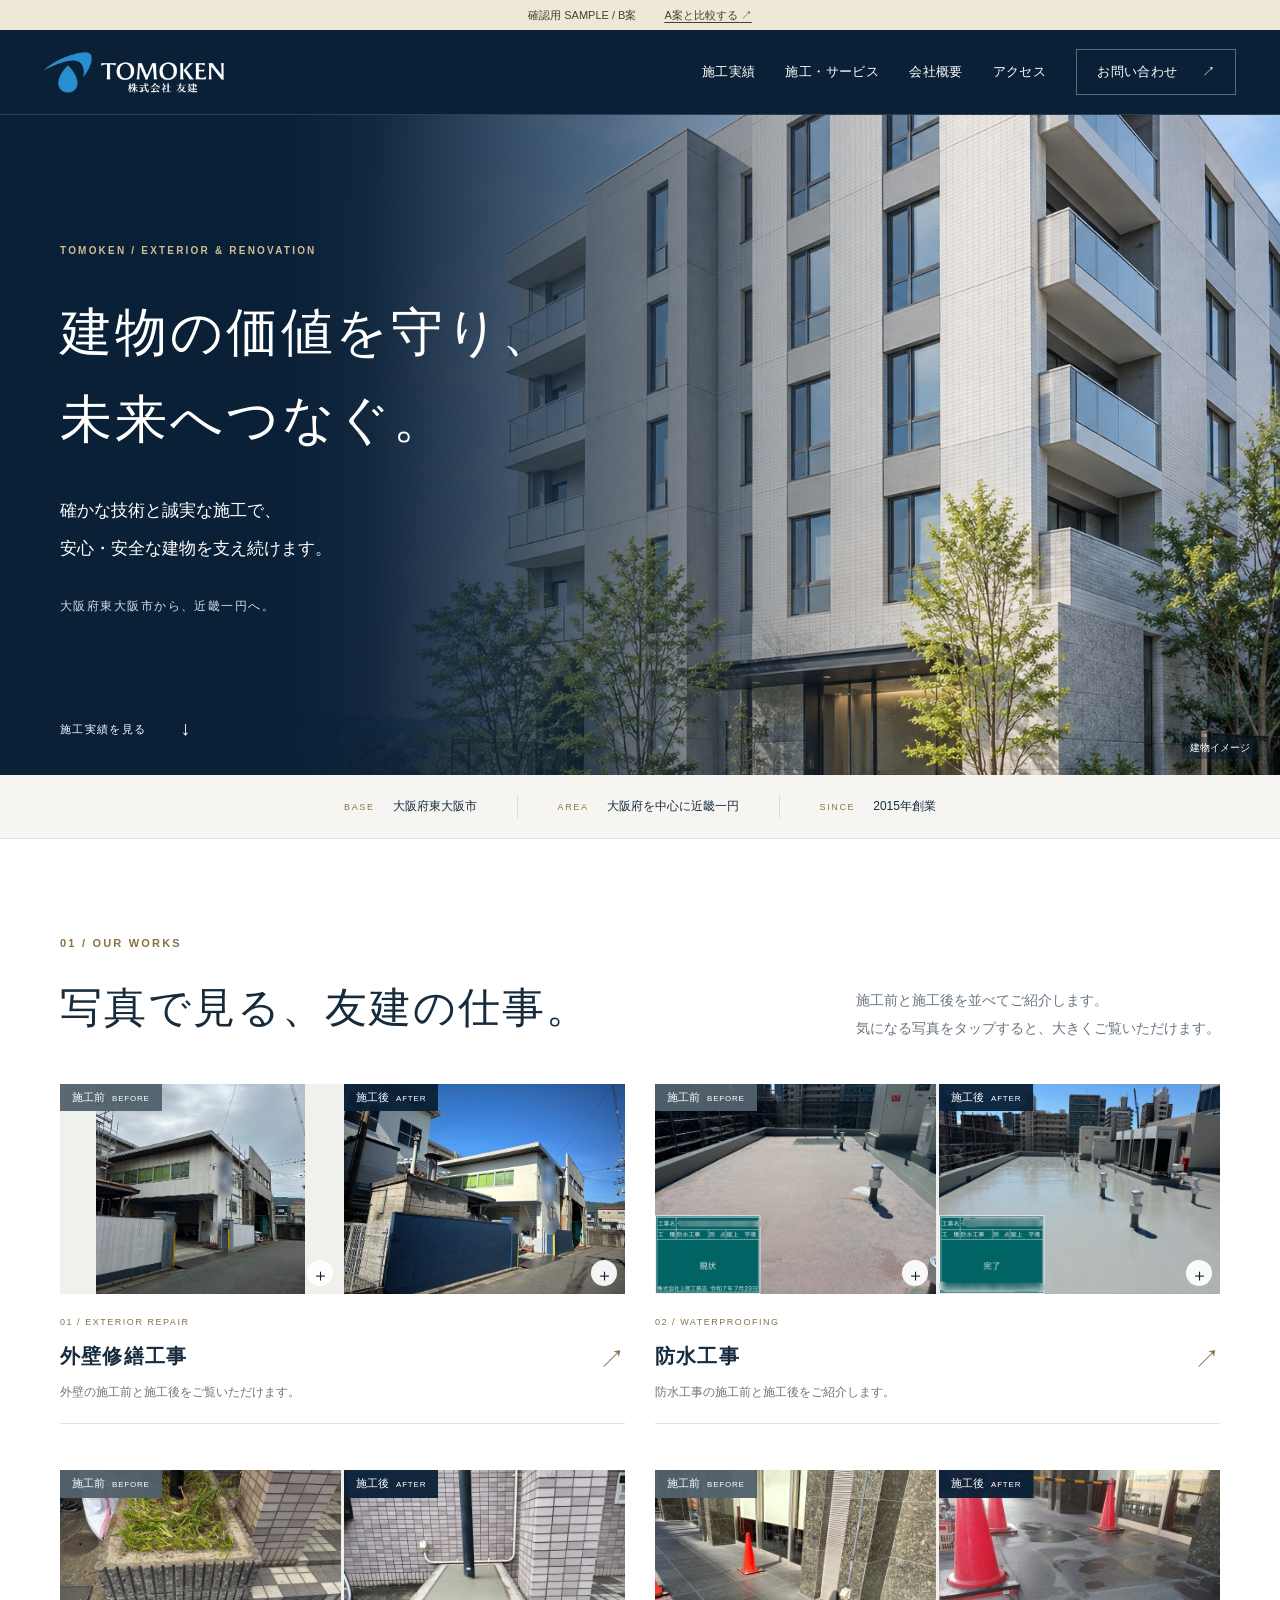
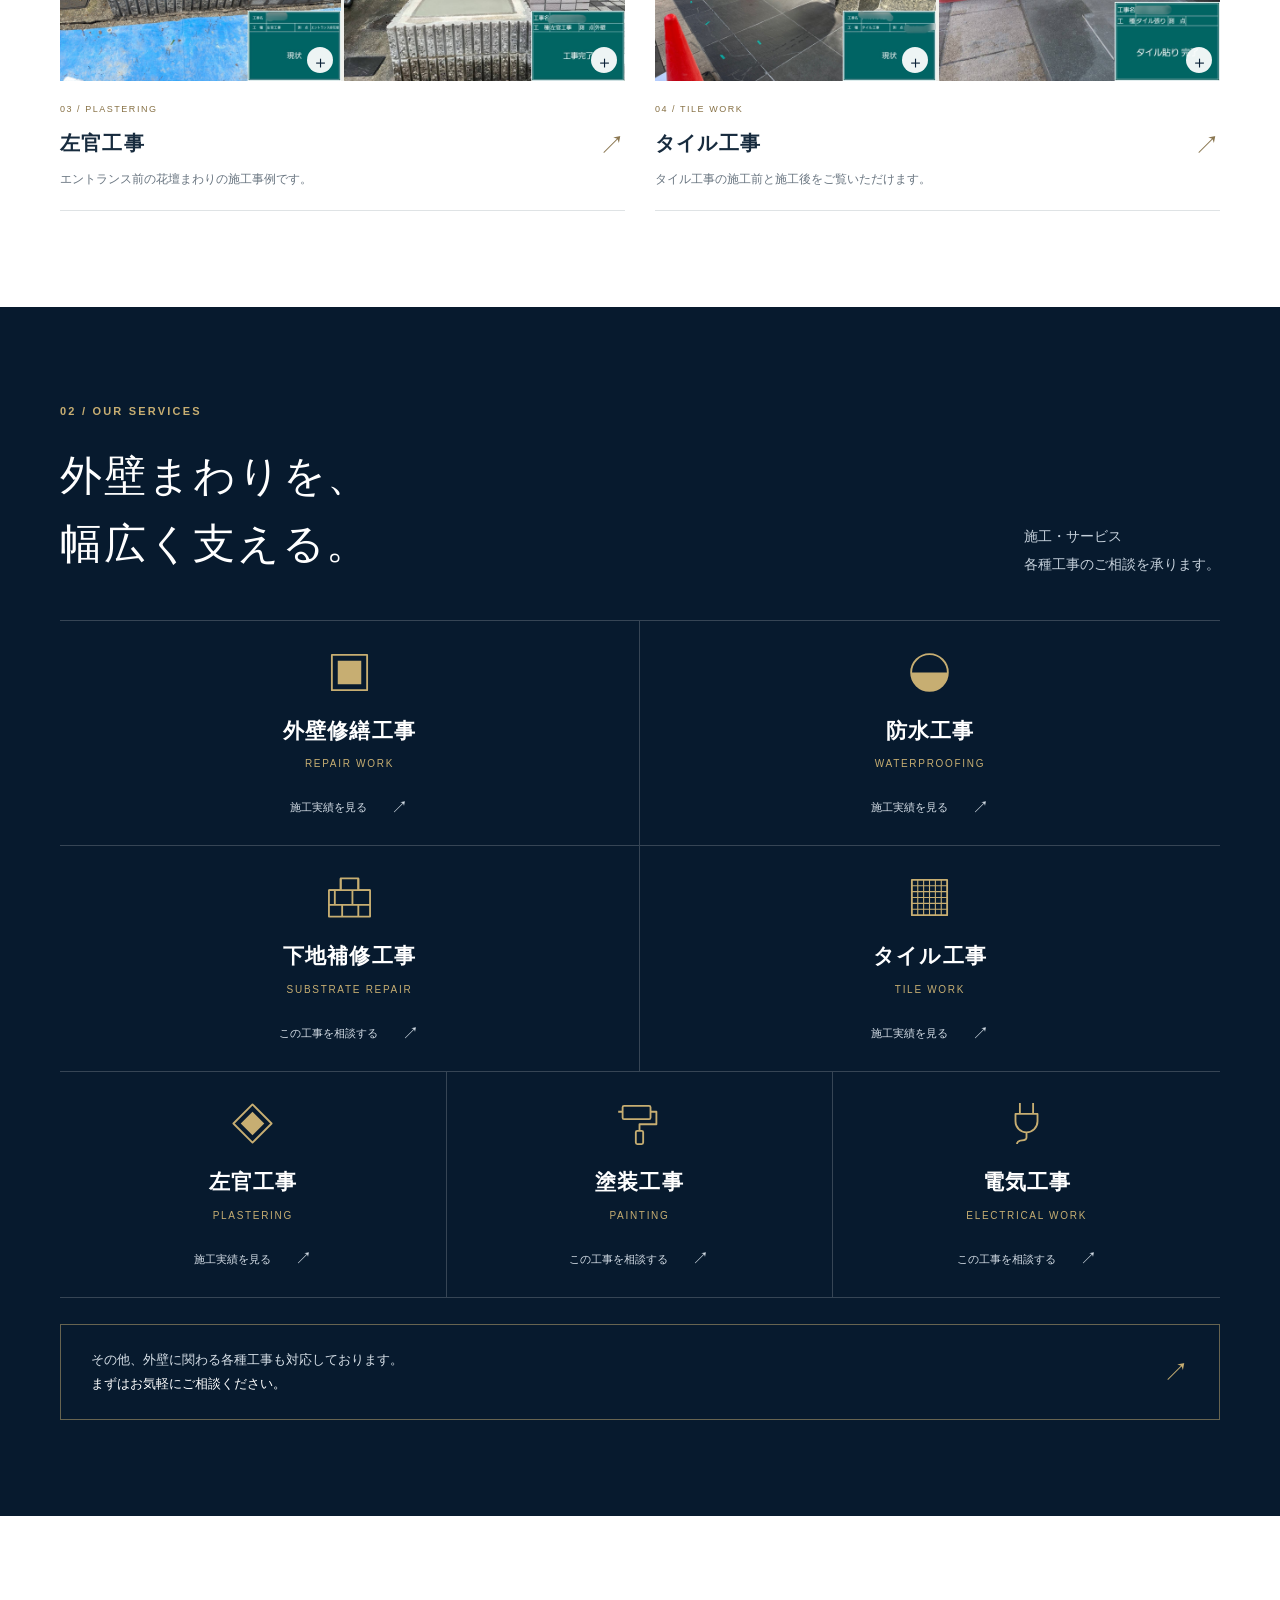
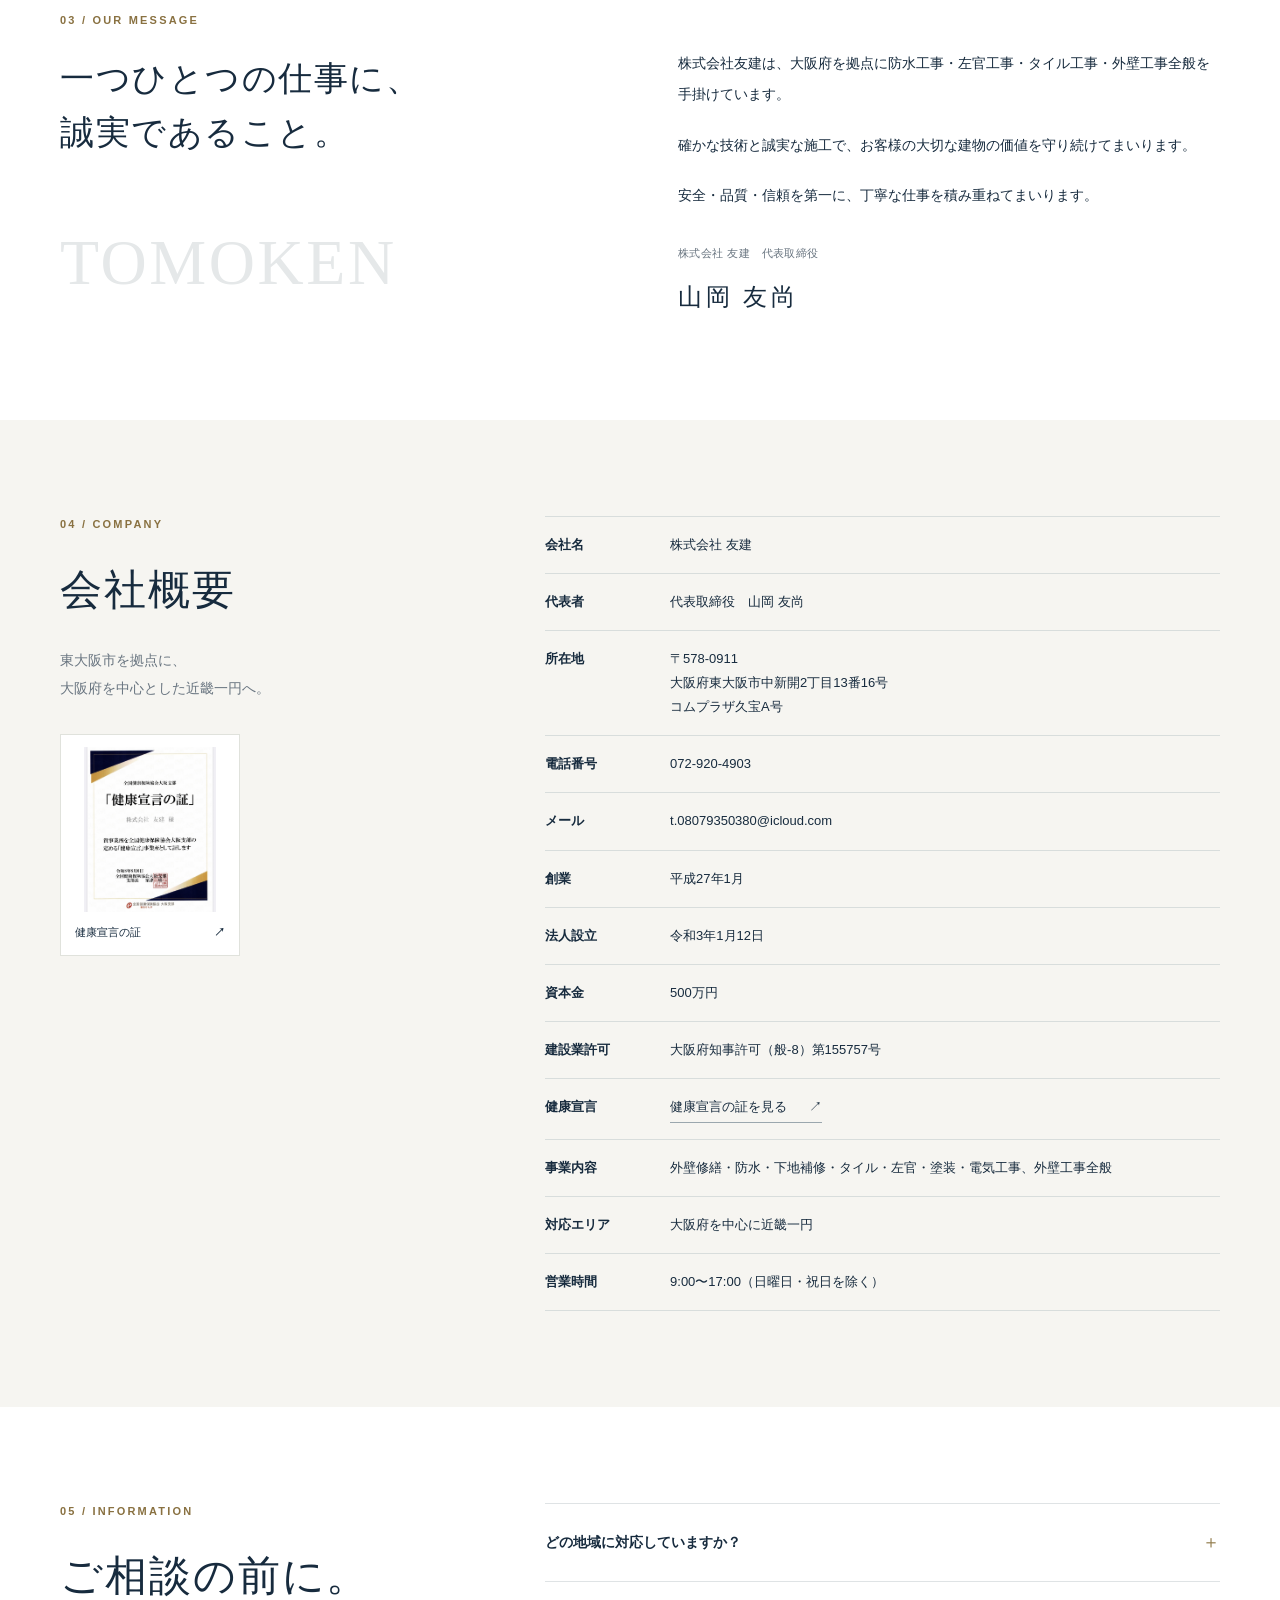
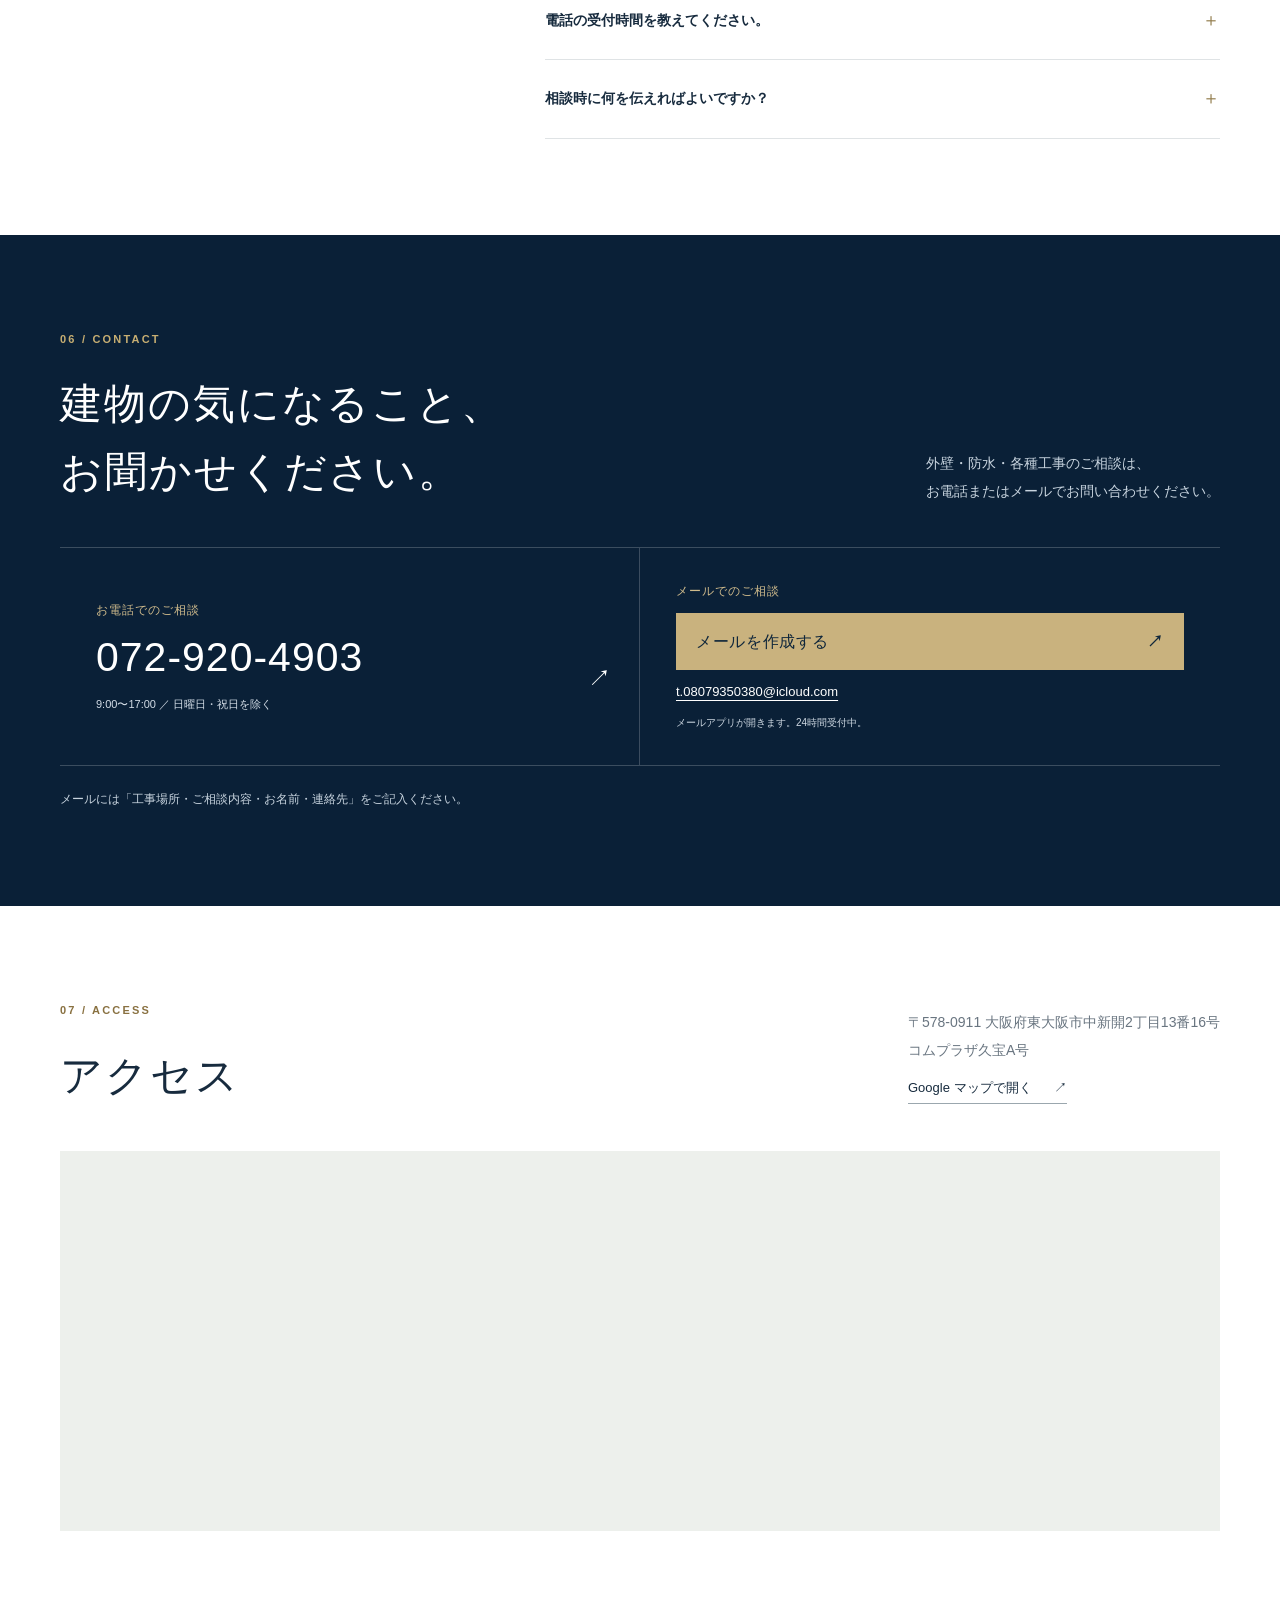
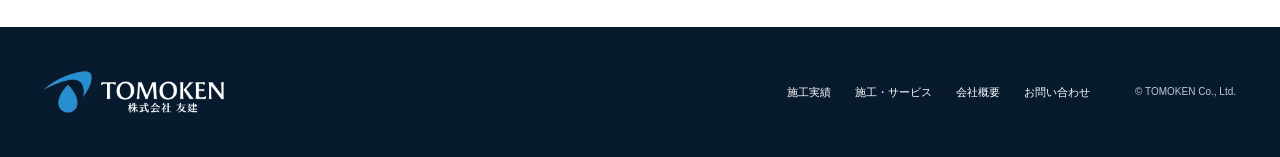
==== preview/index.html @ e75cc51f "Update review B with full site redesign" ====
<!doctype html>
<html lang="ja"><head><meta charset="utf-8"><meta name="viewport" content="width=device-width,initial-scale=1"><meta name="robots" content="noindex,nofollow"><meta name="description" content="大阪府東大阪市の株式会社友建。外壁修繕・防水・下地補修・タイル・左官・塗装・電気工事。施工前後の写真と会社情報をご案内します。"><meta name="theme-color" content="#0a2037"><title>株式会社友建｜外壁修繕・防水工事｜大阪府東大阪市</title><link rel="stylesheet" href="design-b.css"></head>
<body>
<a class="skip-link" href="#main">本文へ移動</a>
<div class="review-strip"><span>確認用 SAMPLE / B案</span><a href="original.html">A案と比較する <span aria-hidden="true">↗</span></a></div>
<header class="site-header"><div class="header-inner"><a class="brand" href="#home" aria-label="株式会社友建 ホーム"><img src="assets/logo_white.png" alt="TOMOKEN 株式会社友建" width="180" height="58"></a><button class="menu-button" type="button" aria-controls="primary-nav" aria-expanded="false"><span class="menu-lines" aria-hidden="true"></span><span class="sr-only">メニュー</span></button><nav id="primary-nav" class="primary-nav" aria-label="メインメニュー"><a href="#works">施工実績</a><a href="#services">施工・サービス</a><a href="#company">会社概要</a><a href="#access">アクセス</a><a class="nav-contact" href="#contact">お問い合わせ <span aria-hidden="true">↗</span></a></nav></div></header>
<main id="main">
<section id="home" class="hero" aria-labelledby="hero-heading"><div class="hero-image"><img src="assets/hero-architecture.png" alt="明るい外壁と植栽の建物イメージ" width="1536" height="1024" fetchpriority="high"><span class="image-note">建物イメージ</span></div><div class="hero-copy"><p class="eyebrow">TOMOKEN / EXTERIOR & RENOVATION</p><h1 id="hero-heading">建物の価値を守り、<br>未来へつなぐ。</h1><p class="hero-lead">確かな技術と誠実な施工で、<br>安心・安全な建物を支え続けます。</p><p class="hero-location">大阪府東大阪市から、近畿一円へ。</p></div><a class="scroll-note" href="#works">施工実績を見る <span aria-hidden="true">↓</span></a></section>
<div class="fact-strip"><div><span>BASE</span>大阪府東大阪市</div><div><span>AREA</span>大阪府を中心に近畿一円</div><div><span>SINCE</span>2015年創業</div></div>
<section id="works" class="section works"><div class="section-heading"><div><p class="eyebrow">01 / OUR WORKS</p><h2>写真で見る、<br class="mobile-only">友建の仕事。</h2></div><p>施工前と施工後を並べてご紹介します。<br>気になる写真をタップすると、大きくご覧いただけます。</p></div><div class="projects"><article class="project" id="work-exterior"><div class="project-images"><a href="assets/pairs/exterior_before.jpeg" data-lightbox aria-label="外壁修繕工事 施工前を拡大"><img src="assets/pairs/exterior_before.jpeg" alt="外壁修繕工事 施工前" width="640" height="480" loading="lazy"><span class="photo-label before">施工前<small>BEFORE</small></span><span class="photo-zoom" aria-hidden="true">＋</span></a><a href="assets/pairs/exterior_after.jpeg" data-lightbox aria-label="外壁修繕工事 施工後を拡大"><img src="assets/pairs/exterior_after.jpeg" alt="外壁修繕工事 施工後" width="640" height="480" loading="lazy"><span class="photo-label after">施工後<small>AFTER</small></span><span class="photo-zoom" aria-hidden="true">＋</span></a></div><div class="project-caption"><div><p class="project-number">01 / EXTERIOR REPAIR</p><h3>外壁修繕工事</h3><p>外壁の施工前と施工後をご覧いただけます。</p></div><span class="project-mark" aria-hidden="true">↗</span></div></article><article class="project" id="work-waterproof"><div class="project-images"><a href="assets/pairs/waterproof_before.jpeg" data-lightbox aria-label="防水工事 施工前を拡大"><img src="assets/pairs/waterproof_before.jpeg" alt="防水工事 施工前" width="640" height="480" loading="lazy"><span class="photo-label before">施工前<small>BEFORE</small></span><span class="photo-zoom" aria-hidden="true">＋</span></a><a href="assets/pairs/waterproof_after.jpeg" data-lightbox aria-label="防水工事 施工後を拡大"><img src="assets/pairs/waterproof_after.jpeg" alt="防水工事 施工後" width="640" height="480" loading="lazy"><span class="photo-label after">施工後<small>AFTER</small></span><span class="photo-zoom" aria-hidden="true">＋</span></a></div><div class="project-caption"><div><p class="project-number">02 / WATERPROOFING</p><h3>防水工事</h3><p>防水工事の施工前と施工後をご紹介します。</p></div><span class="project-mark" aria-hidden="true">↗</span></div></article><article class="project" id="work-plaster"><div class="project-images"><a href="assets/pairs/plaster_before.jpeg" data-lightbox aria-label="左官工事 施工前を拡大"><img src="assets/pairs/plaster_before.jpeg" alt="左官工事 施工前" width="640" height="480" loading="lazy"><span class="photo-label before">施工前<small>BEFORE</small></span><span class="photo-zoom" aria-hidden="true">＋</span></a><a href="assets/pairs/plaster_after.jpeg" data-lightbox aria-label="左官工事 施工後を拡大"><img src="assets/pairs/plaster_after.jpeg" alt="左官工事 施工後" width="640" height="480" loading="lazy"><span class="photo-label after">施工後<small>AFTER</small></span><span class="photo-zoom" aria-hidden="true">＋</span></a></div><div class="project-caption"><div><p class="project-number">03 / PLASTERING</p><h3>左官工事</h3><p>エントランス前の花壇まわりの施工事例です。</p></div><span class="project-mark" aria-hidden="true">↗</span></div></article><article class="project" id="work-tile"><div class="project-images"><a href="assets/pairs/tile_before.jpeg" data-lightbox aria-label="タイル工事 施工前を拡大"><img src="assets/pairs/tile_before.jpeg" alt="タイル工事 施工前" width="640" height="480" loading="lazy"><span class="photo-label before">施工前<small>BEFORE</small></span><span class="photo-zoom" aria-hidden="true">＋</span></a><a href="assets/pairs/tile_after.jpeg" data-lightbox aria-label="タイル工事 施工後を拡大"><img src="assets/pairs/tile_after.jpeg" alt="タイル工事 施工後" width="640" height="480" loading="lazy"><span class="photo-label after">施工後<small>AFTER</small></span><span class="photo-zoom" aria-hidden="true">＋</span></a></div><div class="project-caption"><div><p class="project-number">04 / TILE WORK</p><h3>タイル工事</h3><p>タイル工事の施工前と施工後をご覧いただけます。</p></div><span class="project-mark" aria-hidden="true">↗</span></div></article></div></section>
<section id="services" class="services"><div class="section"><div class="section-heading"><div><p class="eyebrow">02 / OUR SERVICES</p><h2>外壁まわりを、<br>幅広く支える。</h2></div><p>施工・サービス<br>各種工事のご相談を承ります。</p></div><div class="service-grid"><a class="service-item" href="#work-exterior"><svg viewBox="0 0 64 64" aria-hidden="true" fill="none" stroke="currentColor" stroke-width="2.5" stroke-linejoin="round"><rect x="8" y="8" width="48" height="48"/><rect x="16" y="16" width="32" height="32" fill="currentColor" stroke="none"/></svg><h3>外壁修繕工事</h3><span class="service-en">REPAIR WORK</span><span class="service-action">施工実績を見る <b aria-hidden="true">↗</b></span></a><a class="service-item" href="#work-waterproof"><svg viewBox="0 0 64 64" aria-hidden="true" fill="none" stroke="currentColor" stroke-width="2.5" stroke-linejoin="round"><circle cx="32" cy="32" r="25"/><path d="M7 32h50a25 25 0 0 1-50 0" fill="currentColor" stroke="none"/></svg><h3>防水工事</h3><span class="service-en">WATERPROOFING</span><span class="service-action">施工実績を見る <b aria-hidden="true">↗</b></span></a><a class="service-item" href="#contact"><svg viewBox="0 0 64 64" aria-hidden="true" fill="none" stroke="currentColor" stroke-width="2.5" stroke-linejoin="round"><path d="M4 22h56M4 42h56M20 6v16m24-16v16M12 22v20m24-20v20M22 42v16M44 42v16"/><path d="M20 6h24v16h16v36H4V22h16z"/></svg><h3>下地補修工事</h3><span class="service-en">SUBSTRATE REPAIR</span><span class="service-action">この工事を相談する <b aria-hidden="true">↗</b></span></a><a class="service-item" href="#work-tile"><svg viewBox="0 0 64 64" aria-hidden="true" fill="none" stroke="currentColor" stroke-width="2.5" stroke-linejoin="round"><rect x="8" y="8" width="48" height="48"/><path d="M16 8v48m8-48v48m8-48v48m8-48v48m8-48v48M8 16h48M8 24h48M8 32h48M8 40h48M8 48h48" stroke-width="1.5"/></svg><h3>タイル工事</h3><span class="service-en">TILE WORK</span><span class="service-action">施工実績を見る <b aria-hidden="true">↗</b></span></a><a class="service-item" href="#work-plaster"><svg viewBox="0 0 64 64" aria-hidden="true" fill="none" stroke="currentColor" stroke-width="2.5" stroke-linejoin="round"><path d="m32 6 26 26-26 26L6 32z"/><path d="m32 16 16 16-16 16-16-16z" fill="currentColor" stroke="none"/></svg><h3>左官工事</h3><span class="service-en">PLASTERING</span><span class="service-action">施工実績を見る <b aria-hidden="true">↗</b></span></a><a class="service-item" href="#contact"><svg viewBox="0 0 64 64" aria-hidden="true" fill="none" stroke="currentColor" stroke-width="2.5" stroke-linejoin="round"><rect x="9" y="8" width="38" height="18" rx="2"/><path d="M47 16h8v17H32v9M3 16h6"/><rect x="27" y="42" width="10" height="18" rx="2"/></svg><h3>塗装工事</h3><span class="service-en">PAINTING</span><span class="service-action">この工事を相談する <b aria-hidden="true">↗</b></span></a><a class="service-item" href="#contact"><svg viewBox="0 0 64 64" aria-hidden="true" fill="none" stroke="currentColor" stroke-width="2.5" stroke-linejoin="round"><path d="M23 4v15m18-15v15M17 19h30v10a15 15 0 0 1-30 0zM32 44v7c0 7-13 1-13 9"/></svg><h3>電気工事</h3><span class="service-en">ELECTRICAL WORK</span><span class="service-action">この工事を相談する <b aria-hidden="true">↗</b></span></a></div><a class="other-services" href="#contact"><span>その他、外壁に関わる各種工事も対応しております。<br><strong>まずはお気軽にご相談ください。</strong></span><b aria-hidden="true">↗</b></a></div></section>
<section id="greeting" class="section greeting"><div class="greeting-heading"><p class="eyebrow">03 / OUR MESSAGE</p><h2>一つひとつの仕事に、<br>誠実であること。</h2><p class="greeting-brand" aria-hidden="true">TOMOKEN</p></div><div class="greeting-copy"><p>株式会社友建は、大阪府を拠点に防水工事・左官工事・タイル工事・外壁工事全般を手掛けています。</p><p>確かな技術と誠実な施工で、お客様の大切な建物の価値を守り続けてまいります。</p><p>安全・品質・信頼を第一に、丁寧な仕事を積み重ねてまいります。</p><p class="signature"><span>株式会社 友建　代表取締役</span>山岡 友尚</p></div></section>
<section id="company" class="company-section"><div class="section company-layout"><div class="company-heading"><p class="eyebrow">04 / COMPANY</p><h2>会社概要</h2><p>東大阪市を拠点に、<br>大阪府を中心とした近畿一円へ。</p><a class="certificate-card" href="assets/health-declaration.jpeg" data-lightbox><img src="assets/health-declaration.jpeg" alt="株式会社友建 健康宣言の証" width="1206" height="1501" loading="lazy"><span>健康宣言の証 <b aria-hidden="true">↗</b></span></a></div><dl class="company-details"><div><dt>会社名</dt><dd>株式会社 友建</dd></div><div><dt>代表者</dt><dd>代表取締役　山岡 友尚</dd></div><div><dt>所在地</dt><dd>〒578-0911<br>大阪府東大阪市中新開2丁目13番16号<br>コムプラザ久宝A号</dd></div><div><dt>電話番号</dt><dd><a href="tel:0729204903">072-920-4903</a></dd></div><div><dt>メール</dt><dd><a href="mailto:t.08079350380@icloud.com?subject=%E3%83%9B%E3%83%BC%E3%83%A0%E3%83%9A%E3%83%BC%E3%82%B8%E3%81%8B%E3%82%89%E3%81%AE%E3%81%8A%E5%95%8F%E3%81%84%E5%90%88%E3%82%8F%E3%81%9B">t.08079350380@icloud.com</a></dd></div><div><dt>創業</dt><dd>平成27年1月</dd></div><div><dt>法人設立</dt><dd>令和3年1月12日</dd></div><div><dt>資本金</dt><dd>500万円</dd></div><div><dt>建設業許可</dt><dd>大阪府知事許可（般-8）第155757号</dd></div><div><dt>健康宣言</dt><dd><a class="text-link" href="assets/health-declaration.jpeg" data-lightbox>健康宣言の証を見る <span aria-hidden="true">↗</span></a></dd></div><div><dt>事業内容</dt><dd>外壁修繕・防水・下地補修・タイル・左官・塗装・電気工事、外壁工事全般</dd></div><div><dt>対応エリア</dt><dd>大阪府を中心に近畿一円</dd></div><div><dt>営業時間</dt><dd>9:00〜17:00（日曜日・祝日を除く）</dd></div></dl></div></section>
<section id="faq" class="section faq-layout"><div><p class="eyebrow">05 / INFORMATION</p><h2>ご相談の前に。</h2></div><div class="faq-list"><details><summary>どの地域に対応していますか？<span aria-hidden="true">＋</span></summary><p>大阪府を中心に近畿一円に対応しています。工事場所を添えてお問い合わせください。</p></details><details><summary>電話の受付時間を教えてください。<span aria-hidden="true">＋</span></summary><p>9:00〜17:00です。日曜日・祝日は定休日です。メールは24時間受け付けています。</p></details><details><summary>相談時に何を伝えればよいですか？<span aria-hidden="true">＋</span></summary><p>工事場所、気になる箇所、ご希望の工事内容、連絡先をお知らせください。写真がある場合は、メールに添付していただくと状況が伝わりやすくなります。</p></details></div></section>
<section id="contact" class="contact"><div class="section"><div class="section-heading"><div><p class="eyebrow">06 / CONTACT</p><h2>建物の気になること、<br>お聞かせください。</h2></div><p>外壁・防水・各種工事のご相談は、<br>お電話またはメールでお問い合わせください。</p></div><div class="contact-options"><a class="phone-contact" href="tel:0729204903"><span class="contact-label">お電話でのご相談</span><strong>072-920-4903</strong><span>9:00〜17:00 ／ 日曜日・祝日を除く</span><b aria-hidden="true">↗</b></a><div class="mail-contact"><span class="contact-label">メールでのご相談</span><a class="mail-button" href="mailto:t.08079350380@icloud.com?subject=%E3%83%9B%E3%83%BC%E3%83%A0%E3%83%9A%E3%83%BC%E3%82%B8%E3%81%8B%E3%82%89%E3%81%AE%E3%81%8A%E5%95%8F%E3%81%84%E5%90%88%E3%82%8F%E3%81%9B">メールを作成する <b aria-hidden="true">↗</b></a><a class="email-address" href="mailto:t.08079350380@icloud.com?subject=%E3%83%9B%E3%83%BC%E3%83%A0%E3%83%9A%E3%83%BC%E3%82%B8%E3%81%8B%E3%82%89%E3%81%AE%E3%81%8A%E5%95%8F%E3%81%84%E5%90%88%E3%82%8F%E3%81%9B">t.08079350380@icloud.com</a><span class="mail-note">メールアプリが開きます。24時間受付中。</span></div></div><p class="contact-hint">メールには「工事場所・ご相談内容・お名前・連絡先」をご記入ください。</p></div></section>
<section id="access" class="section access"><div class="section-heading"><div><p class="eyebrow">07 / ACCESS</p><h2>アクセス</h2></div><div><p>〒578-0911 大阪府東大阪市中新開2丁目13番16号<br>コムプラザ久宝A号</p><a class="text-link" href="https://www.google.com/maps/search/?api=1&query=%E5%A4%A7%E9%98%AA%E5%BA%9C%E6%9D%B1%E5%A4%A7%E9%98%AA%E5%B8%82%E4%B8%AD%E6%96%B0%E9%96%8B2%E4%B8%81%E7%9B%AE13%E7%95%AA16%E5%8F%B7" target="_blank" rel="noopener noreferrer">Google マップで開く <span aria-hidden="true">↗</span></a></div></div><iframe title="株式会社友建 所在地の地図" src="https://maps.google.com/maps?q=%E5%A4%A7%E9%98%AA%E5%BA%9C%E6%9D%B1%E5%A4%A7%E9%98%AA%E5%B8%82%E4%B8%AD%E6%96%B0%E9%96%8B2%E4%B8%81%E7%9B%AE13%E7%95%AA16%E5%8F%B7&output=embed" loading="lazy" referrerpolicy="no-referrer-when-downgrade" allowfullscreen></iframe></section>
</main><footer class="footer"><div class="footer-inner"><a class="brand" href="#home" aria-label="ページ先頭へ"><img src="assets/logo_white.png" alt="TOMOKEN 株式会社友建" width="180" height="58" loading="lazy"></a><nav aria-label="フッターメニュー"><a href="#works">施工実績</a><a href="#services">施工・サービス</a><a href="#company">会社概要</a><a href="#contact">お問い合わせ</a></nav><p>© TOMOKEN Co., Ltd.</p></div></footer>
<div class="mobile-contact" aria-label="お問い合わせへのショートカット" hidden><a href="tel:0729204903">電話で相談 <span aria-hidden="true">↗</span></a><a href="mailto:t.08079350380@icloud.com?subject=%E3%83%9B%E3%83%BC%E3%83%A0%E3%83%9A%E3%83%BC%E3%82%B8%E3%81%8B%E3%82%89%E3%81%AE%E3%81%8A%E5%95%8F%E3%81%84%E5%90%88%E3%82%8F%E3%81%9B">メールで相談 <span aria-hidden="true">↗</span></a></div>
<dialog id="image-viewer" aria-label="画像の拡大表示"><button type="button" class="viewer-close" aria-label="拡大表示を閉じる">閉じる ×</button><img alt=""><p class="viewer-caption"></p></dialog><script src="gallery.js"></script><script src="design-b.js"></script>
</body></html>
---- preview/design-b.css ----
:root{--navy:#0a2037;--deep:#071a2e;--ink:#172b3e;--gold:#c7ae72;--muted:#697580;--paper:#f6f5f1;--line:#dfe3e5}*{box-sizing:border-box}html{scroll-behavior:smooth;scroll-padding-top:100px}body{margin:0;color:var(--ink);background:#fff;font-family:-apple-system,BlinkMacSystemFont,"Yu Gothic",Meiryo,sans-serif;line-height:1.85;-webkit-font-smoothing:antialiased}a{color:inherit;text-decoration:none}img{display:block;max-width:100%}button{font:inherit}a,button,summary{-webkit-tap-highlight-color:transparent}a:focus-visible,button:focus-visible,summary:focus-visible{outline:3px solid #3686bb;outline-offset:5px}h1,h2,h3,p{margin:0}h1,h2{font-family:"Yu Mincho","Hiragino Mincho ProN",serif;font-weight:500}h2{font-size:clamp(28px,3.3vw,43px);line-height:1.6;letter-spacing:.045em}.section{max-width:1248px;margin:auto;padding:96px 44px}.eyebrow{font-size:11px;letter-spacing:.2em;line-height:1.6;color:#897141;font-weight:600;margin-bottom:22px}.section-heading{display:flex;align-items:flex-end;justify-content:space-between;gap:40px;margin-bottom:42px}.section-heading>p,.section-heading>div>p:not(.eyebrow){font-size:14px;line-height:2;color:var(--muted)}.sr-only,.skip-link:not(:focus){position:absolute;width:1px;height:1px;padding:0;overflow:hidden;clip:rect(0,0,0,0);white-space:nowrap}.skip-link:focus{position:fixed;top:0;left:0;background:white;color:var(--navy);padding:16px;z-index:100}.mobile-only{display:none}.review-strip{display:flex;justify-content:center;gap:28px;background:#eee8d9;color:#473e2c;font-size:11px;padding:5px 14px}.review-strip a{text-decoration:underline;text-underline-offset:3px}.site-header{position:sticky;top:0;z-index:30;background:var(--navy);color:white;border-bottom:1px solid #ffffff22}.header-inner{max-width:1440px;padding:10px 44px;min-height:84px;margin:auto;display:flex;align-items:center;justify-content:space-between;gap:32px}.brand img{width:180px;height:58px;object-fit:contain}.primary-nav{display:flex;align-items:center;gap:30px;font-size:13px;letter-spacing:.03em}.primary-nav>a{padding:13px 0}.primary-nav>a:hover{color:var(--gold)}.primary-nav .nav-contact{border:1px solid #ffffff55;padding:10px 20px;display:flex;gap:24px}.menu-button{display:none}.hero{position:relative;isolation:isolate;background:var(--navy);color:white;min-height:660px;display:flex;align-items:center;overflow:hidden}.hero-image{position:absolute;inset:0;z-index:-2}.hero-image img{width:100%;height:100%;object-fit:cover;object-position:65% center}.hero:after{content:"";position:absolute;inset:0;z-index:-1;background:linear-gradient(90deg,#0a2037 0%,#0a2037 22%,rgba(10,32,55,.96) 29%,rgba(10,32,55,.65) 45%,rgba(10,32,55,0) 75%)}.hero-copy{width:100%;max-width:1248px;margin:auto;padding:90px 44px 120px}.hero .eyebrow{color:#cfbd94;font-size:10px;letter-spacing:.22em;margin-bottom:30px}.hero h1{font-size:clamp(36px,4.1vw,58px);line-height:1.65;letter-spacing:.055em}.hero-lead{font-size:17px;line-height:2.2;margin-top:30px}.hero-location{margin-top:28px;font-size:12px;letter-spacing:.12em;color:#d5dfeb}.image-note{position:absolute;bottom:16px;right:22px;color:white;background:#071a2e66;padding:2px 8px;font-size:10px}.scroll-note{position:absolute;left:max(44px,calc((100% - 1160px)/2));bottom:28px;font-size:11px;letter-spacing:.12em;display:flex;align-items:center;gap:34px}.scroll-note span{font-size:20px}.fact-strip{display:flex;justify-content:center;gap:0;background:var(--paper);border-bottom:1px solid var(--line);padding:20px 24px;font-size:12px}.fact-strip div{padding:0 40px;border-right:1px solid #d9dcd8}.fact-strip div:last-child{border:0}.fact-strip span{font-size:9px;letter-spacing:.18em;color:#8d7548;margin-right:18px}.projects{display:grid;grid-template-columns:1fr 1fr;gap:46px 30px}.project{scroll-margin-top:110px}.project-images{display:grid;grid-template-columns:1fr 1fr;gap:3px;background:#f0f1ed}.project-images a{position:relative;display:block;cursor:zoom-in;overflow:hidden}.project-images img{width:100%;height:auto;aspect-ratio:4/3;object-fit:contain;transition:transform .3s}.project-images a:hover img{transform:scale(1.025)}.photo-label{position:absolute;left:0;top:0;padding:5px 12px;background:#52616df2;color:white;font-size:11px;line-height:1.6}.photo-label.after{background:#0a2037f2}.photo-label small{margin-left:7px;font-size:8px;letter-spacing:.1em}.photo-zoom{position:absolute;bottom:8px;right:8px;width:26px;height:26px;border-radius:50%;display:grid;place-items:center;background:#ffffffed;color:var(--navy);font-size:17px}.project-caption{display:flex;justify-content:space-between;align-items:center;padding:20px 0;border-bottom:1px solid var(--line)}.project-number{font-size:9px;letter-spacing:.17em;color:#877145;margin-bottom:7px}.project h3{font-size:20px;font-weight:600;letter-spacing:.06em}.project-caption p:last-child{font-size:12px;color:var(--muted);margin-top:6px}.project-mark{color:#8a7650;font-size:26px}.services{background:var(--deep);color:white}.services .eyebrow{color:var(--gold)}.services .section-heading>p{color:#c5d0db}.service-grid{display:grid;grid-template-columns:repeat(6,minmax(0,1fr));border-top:1px solid #ffffff30}.service-item{grid-column:span 3;display:flex;flex-direction:column;align-items:center;text-align:center;padding:28px 10px 22px;border-bottom:1px solid #ffffff30;border-right:1px solid #ffffff30;transition:background .2s}.service-item:nth-child(2),.service-item:nth-child(4),.service-item:nth-child(7){border-right:0}.service-item:nth-child(n+5){grid-column:span 2}.service-item:hover{background:#ffffff08}.service-item svg{width:47px;height:47px;color:var(--gold);margin-bottom:16px}.service-item h3{font-size:21px;letter-spacing:.05em;font-weight:600}.service-en{font-size:10px;letter-spacing:.17em;color:var(--gold);margin-top:5px}.service-action{font-size:11px;color:#d4dde6;margin-top:18px;display:flex;gap:24px;align-items:center}.service-action b{font-size:17px;font-weight:400}.other-services{margin-top:26px;border:1px solid #c7ae7280;display:flex;align-items:center;justify-content:space-between;padding:23px 30px;gap:24px;font-size:13px;color:#d8e1e9}.other-services strong{font-weight:400;color:white}.other-services b{font-size:26px;color:var(--gold);font-weight:400}.greeting{display:grid;grid-template-columns:1fr 1fr;gap:76px}.greeting h2{font-size:34px}.greeting-brand{font-family:Georgia,serif;color:#e5e8e9;font-size:clamp(38px,5vw,65px);letter-spacing:.04em;margin-top:44px}.greeting-copy{font-size:14px;line-height:2.2;padding-top:36px}.greeting-copy>p{margin-bottom:20px}.greeting-copy .signature{margin:30px 0 0;font-size:24px;letter-spacing:.15em}.signature span{display:block;font-size:11px;letter-spacing:.04em;color:var(--muted);margin-bottom:6px}.company-section{background:var(--paper)}.company-layout{display:grid;grid-template-columns:1fr 1.65fr;gap:76px}.company-heading>p:not(.eyebrow){font-size:14px;line-height:2;margin-top:23px;color:var(--muted)}.company-details{margin:0}.company-details>div{display:grid;grid-template-columns:125px 1fr;padding:16px 0;border-bottom:1px solid #d8dddc;font-size:13px}.company-details>div:first-child{border-top:1px solid #d8dddc}.company-details dt{font-weight:600}.company-details dd{margin:0;overflow-wrap:anywhere}.company-details a:not(.text-link):hover{text-decoration:underline}.certificate-card{display:block;margin-top:32px;max-width:180px;background:white;border:1px solid #e0e2dc;padding:12px;cursor:zoom-in}.certificate-card img{width:100%;height:165px;object-fit:contain}.certificate-card>span{display:flex;justify-content:space-between;align-items:center;font-size:11px;padding:10px 2px 0}.text-link{display:inline-flex;gap:22px;align-items:center;border-bottom:1px solid #9ba7ae;font-size:13px;padding-bottom:3px}.faq-layout{display:grid;grid-template-columns:1fr 1.65fr;gap:76px}.faq-list details{border-bottom:1px solid var(--line)}.faq-list details:first-child{border-top:1px solid var(--line)}.faq-list summary{cursor:pointer;list-style:none;display:flex;justify-content:space-between;align-items:center;gap:20px;padding:22px 0;font-size:14px;font-weight:600}.faq-list summary::-webkit-details-marker{display:none}.faq-list summary span{font-size:18px;font-weight:400;color:#927c4c;transition:transform .2s}.faq-list details[open] summary span{transform:rotate(45deg)}.faq-list details p{font-size:13px;color:var(--muted);padding:0 26px 22px 0;line-height:2}.contact{background:var(--navy);color:white}.contact .eyebrow{color:var(--gold)}.contact .section-heading>p{color:#c8d4df}.contact-options{display:grid;grid-template-columns:1fr 1fr;border-top:1px solid #ffffff33;border-bottom:1px solid #ffffff33}.phone-contact,.mail-contact{padding:32px 36px;position:relative}.phone-contact{border-right:1px solid #ffffff33;display:flex;flex-direction:column;justify-content:center;align-items:flex-start}.contact-label{font-size:12px;color:#d0bb8c;letter-spacing:.08em}.phone-contact strong{font-size:clamp(28px,3.2vw,42px);font-weight:500;letter-spacing:.025em;line-height:1.8;white-space:nowrap}.phone-contact>span:last-of-type{font-size:11px;color:#d3dce6}.phone-contact>b{position:absolute;right:28px;top:50%;font-size:23px;font-weight:400}.mail-contact{display:flex;flex-direction:column;align-items:flex-start;gap:10px}.mail-button{width:100%;display:flex;justify-content:space-between;align-items:center;padding:14px 20px;background:#c9b27e;color:#10273b;font-size:16px;letter-spacing:.04em}.mail-button:hover{background:#dec89b}.email-address{font-size:13px;text-decoration:underline;text-underline-offset:4px;overflow-wrap:anywhere}.mail-note{font-size:10px;color:#ced8e2}.contact-hint{margin-top:22px;color:#c8d4df;font-size:12px}.access iframe{display:block;width:100%;height:380px;border:0;background:#edf0ec}.access .section-heading{align-items:center}.access .text-link{margin-top:12px}.footer{background:var(--deep);color:white}.footer-inner{max-width:1440px;margin:auto;padding:36px 44px;display:flex;align-items:center;gap:45px}.footer nav{display:flex;gap:24px;font-size:11px;margin-left:auto}.footer p{font-size:10px;color:#bec9d4}.mobile-contact{display:none}#image-viewer{max-width:96vw;max-height:94dvh;padding:58px 16px 16px;border:0;border-radius:6px;background:var(--deep);color:white}#image-viewer::backdrop{background:#000d}#image-viewer img{max-width:85vw;max-height:72dvh;object-fit:contain;margin:auto}.viewer-close{position:absolute;right:10px;top:10px;cursor:pointer;background:transparent;color:white;border:1px solid #ffffff80;border-radius:3px;padding:7px 14px}.viewer-caption{text-align:center;font-size:12px;margin-top:10px}body.viewer-open{overflow:hidden}
@media(max-width:1050px){.header-inner{padding:10px 24px}.primary-nav{gap:18px;font-size:12px}.primary-nav .nav-contact{padding:8px 12px;gap:10px}.greeting,.company-layout,.faq-layout{gap:38px}.footer-inner{flex-wrap:wrap;gap:22px}.footer p{width:100%;text-align:center}.fact-strip div{padding:0 24px}.phone-contact,.mail-contact{padding:26px 22px}.phone-contact>b{right:12px}}
@media(max-width:760px){html{scroll-padding-top:80px}.section{padding:62px 22px}.eyebrow{font-size:9px;letter-spacing:.17em;margin-bottom:16px}h2{font-size:29px}.section-heading{display:block;margin-bottom:30px}.section-heading>p,.section-heading>div>p:not(.eyebrow){margin-top:20px;font-size:12px}.review-strip{font-size:10px;gap:20px}.header-inner{min-height:70px;padding:7px 20px}.brand img{width:165px;height:54px}.menu-button{display:flex;align-items:center;justify-content:center;width:44px;height:44px;border:1px solid #ffffff66;border-radius:3px;background:none;color:white}.menu-lines,.menu-lines:before,.menu-lines:after{display:block;width:19px;height:1px;background:white;position:relative}.menu-lines:before,.menu-lines:after{content:"";position:absolute;left:0}.menu-lines:before{top:-6px}.menu-lines:after{top:6px}.menu-button[aria-expanded=true] .menu-lines{background:transparent}.menu-button[aria-expanded=true] .menu-lines:before{top:0;transform:rotate(45deg)}.menu-button[aria-expanded=true] .menu-lines:after{top:0;transform:rotate(-45deg)}.primary-nav{display:none;position:absolute;top:100%;left:0;right:0;background:var(--navy);padding:12px 22px 24px;box-shadow:0 12px 18px #0002}.primary-nav.is-open{display:flex;flex-direction:column;align-items:stretch;gap:0}.primary-nav>a{padding:14px 0;border-bottom:1px solid #ffffff20;font-size:14px}.primary-nav .nav-contact{margin-top:15px;padding:12px 14px;justify-content:space-between}.hero{display:flex;flex-direction:column;align-items:stretch;min-height:0}.hero-image{position:relative;inset:auto;z-index:auto;order:2;height:270px}.hero-image img{object-position:center 58%}.hero:after{display:none}.hero-copy{padding:42px 22px 35px;order:1}.hero .eyebrow{font-size:8px;letter-spacing:.16em;margin-bottom:24px}.hero h1{font-size:clamp(29px,7.7vw,44px);line-height:1.65;letter-spacing:.035em}.hero-lead{font-size:14px;line-height:2;margin-top:24px}.hero-location{font-size:10px;letter-spacing:.07em;margin-top:20px}.image-note{right:12px;bottom:10px;font-size:9px}.scroll-note{display:none}.fact-strip{padding:18px 22px;display:grid;grid-template-columns:1fr 1fr;gap:12px;font-size:10px}.fact-strip div{padding:0;border:0}.fact-strip div:nth-child(2){grid-column:1/-1;grid-row:2}.fact-strip span{font-size:8px;margin-right:9px}.mobile-only{display:block}.projects{grid-template-columns:1fr;gap:30px}.project-caption{padding:16px 0}.project h3{font-size:19px}.project-caption p:last-child{font-size:11px}.project-number{font-size:8px}.photo-label{font-size:10px;padding:3px 7px}.photo-label small{display:block;font-size:7px;margin:0}.photo-zoom{width:24px;height:24px}.services .section{padding:58px 14px 28px}.services .section-heading{padding:0 8px}.services .section-heading>p{font-size:12px}.service-item{padding:23px 5px 18px}.service-item svg{width:40px;height:40px;margin-bottom:14px}.service-item h3{font-size:clamp(15px,4vw,20px);letter-spacing:0;white-space:nowrap}.service-en{font-size:clamp(7px,2.2vw,10px);letter-spacing:.1em}.service-action{font-size:9px;gap:9px;margin-top:14px}.service-action b{font-size:14px}.service-item:nth-child(n+5) .service-action{font-size:8px;gap:5px}.other-services{padding:16px 12px;margin-top:20px;font-size:11px;gap:12px}.other-services b{font-size:20px}.greeting{grid-template-columns:1fr;gap:24px}.greeting h2{font-size:28px}.greeting-brand{display:none}.greeting-copy{font-size:13px;padding:0}.greeting-copy>p{margin-bottom:16px}.greeting-copy .signature{font-size:22px;margin-top:24px}.company-layout{grid-template-columns:1fr;gap:30px}.company-heading{position:relative;padding-right:106px;min-height:185px}.company-heading>p:not(.eyebrow){font-size:12px;margin-top:18px}.certificate-card{position:absolute;right:0;top:20px;width:90px;margin:0;padding:6px}.certificate-card img{height:105px}.certificate-card>span{font-size:8px;padding-top:5px}.company-details>div{grid-template-columns:89px 1fr;font-size:12px;padding:14px 0;gap:10px}.company-details .text-link{font-size:12px;gap:10px}.faq-layout{grid-template-columns:1fr;gap:30px}.faq-list summary{font-size:13px;padding:18px 0;gap:12px}.faq-list details p{font-size:12px;padding-bottom:18px}.contact-options{grid-template-columns:1fr}.phone-contact{padding:24px 0;border-right:0;border-bottom:1px solid #ffffff33}.phone-contact strong{font-size:36px}.mail-contact{padding:25px 0}.contact-label{font-size:11px}.phone-contact>b{right:6px}.contact-hint{font-size:11px;margin-top:18px}.access .section-heading>div>p:not(.eyebrow){font-size:12px}.access iframe{height:300px}.footer-inner{padding:32px 22px 92px;display:flex;flex-direction:column;align-items:flex-start;gap:24px}.footer nav{margin:0;flex-wrap:wrap;gap:12px 20px}.footer p{text-align:left}.mobile-contact:not([hidden]){display:grid;grid-template-columns:1fr 1fr;position:fixed;left:0;right:0;bottom:0;z-index:25;box-shadow:0 -3px 16px #0002;padding-bottom:env(safe-area-inset-bottom);background:#cbb783}.mobile-contact a{display:flex;justify-content:center;align-items:center;gap:23px;padding:15px 10px;background:var(--navy);color:white;font-size:12px}.mobile-contact a:last-child{background:#cbb783;color:var(--navy)}body.viewer-open .mobile-contact{display:none}}
@media(prefers-reduced-motion:reduce){html{scroll-behavior:auto}*,*:before,*:after{transition:none!important}}
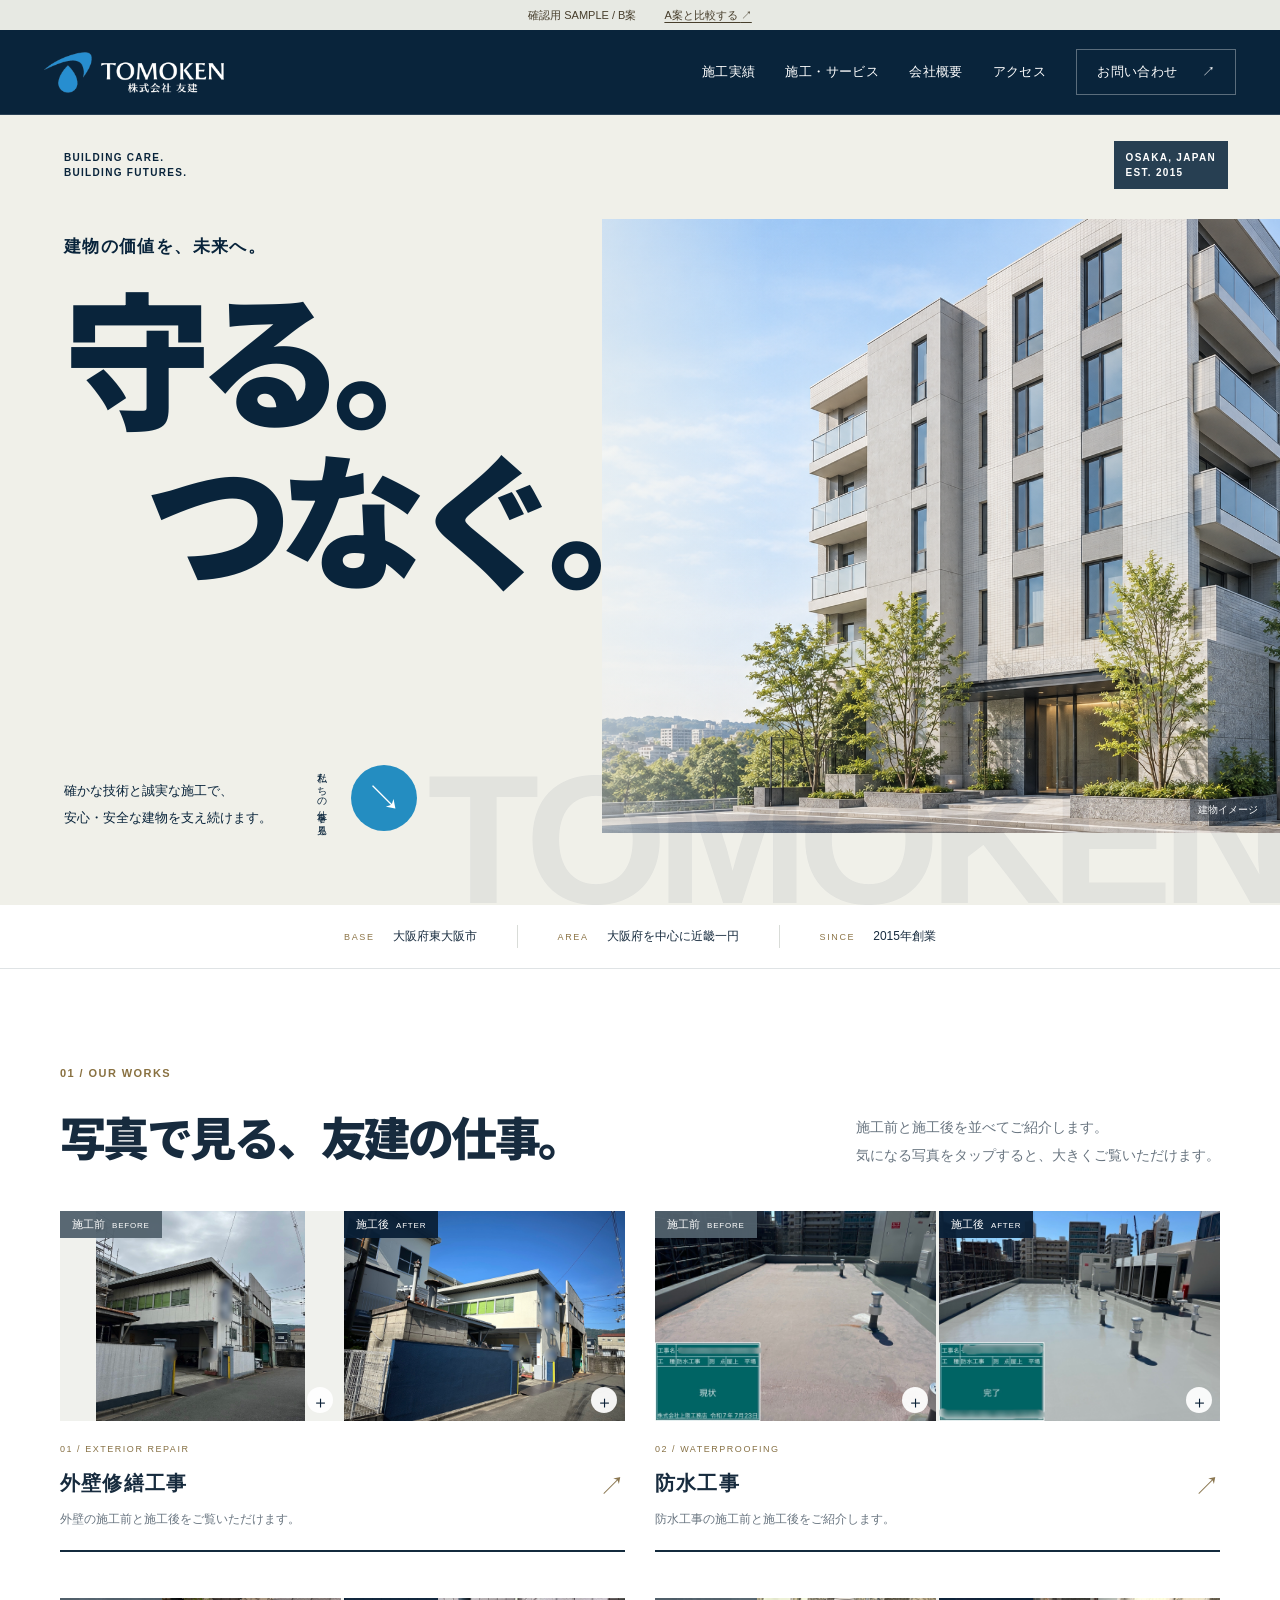
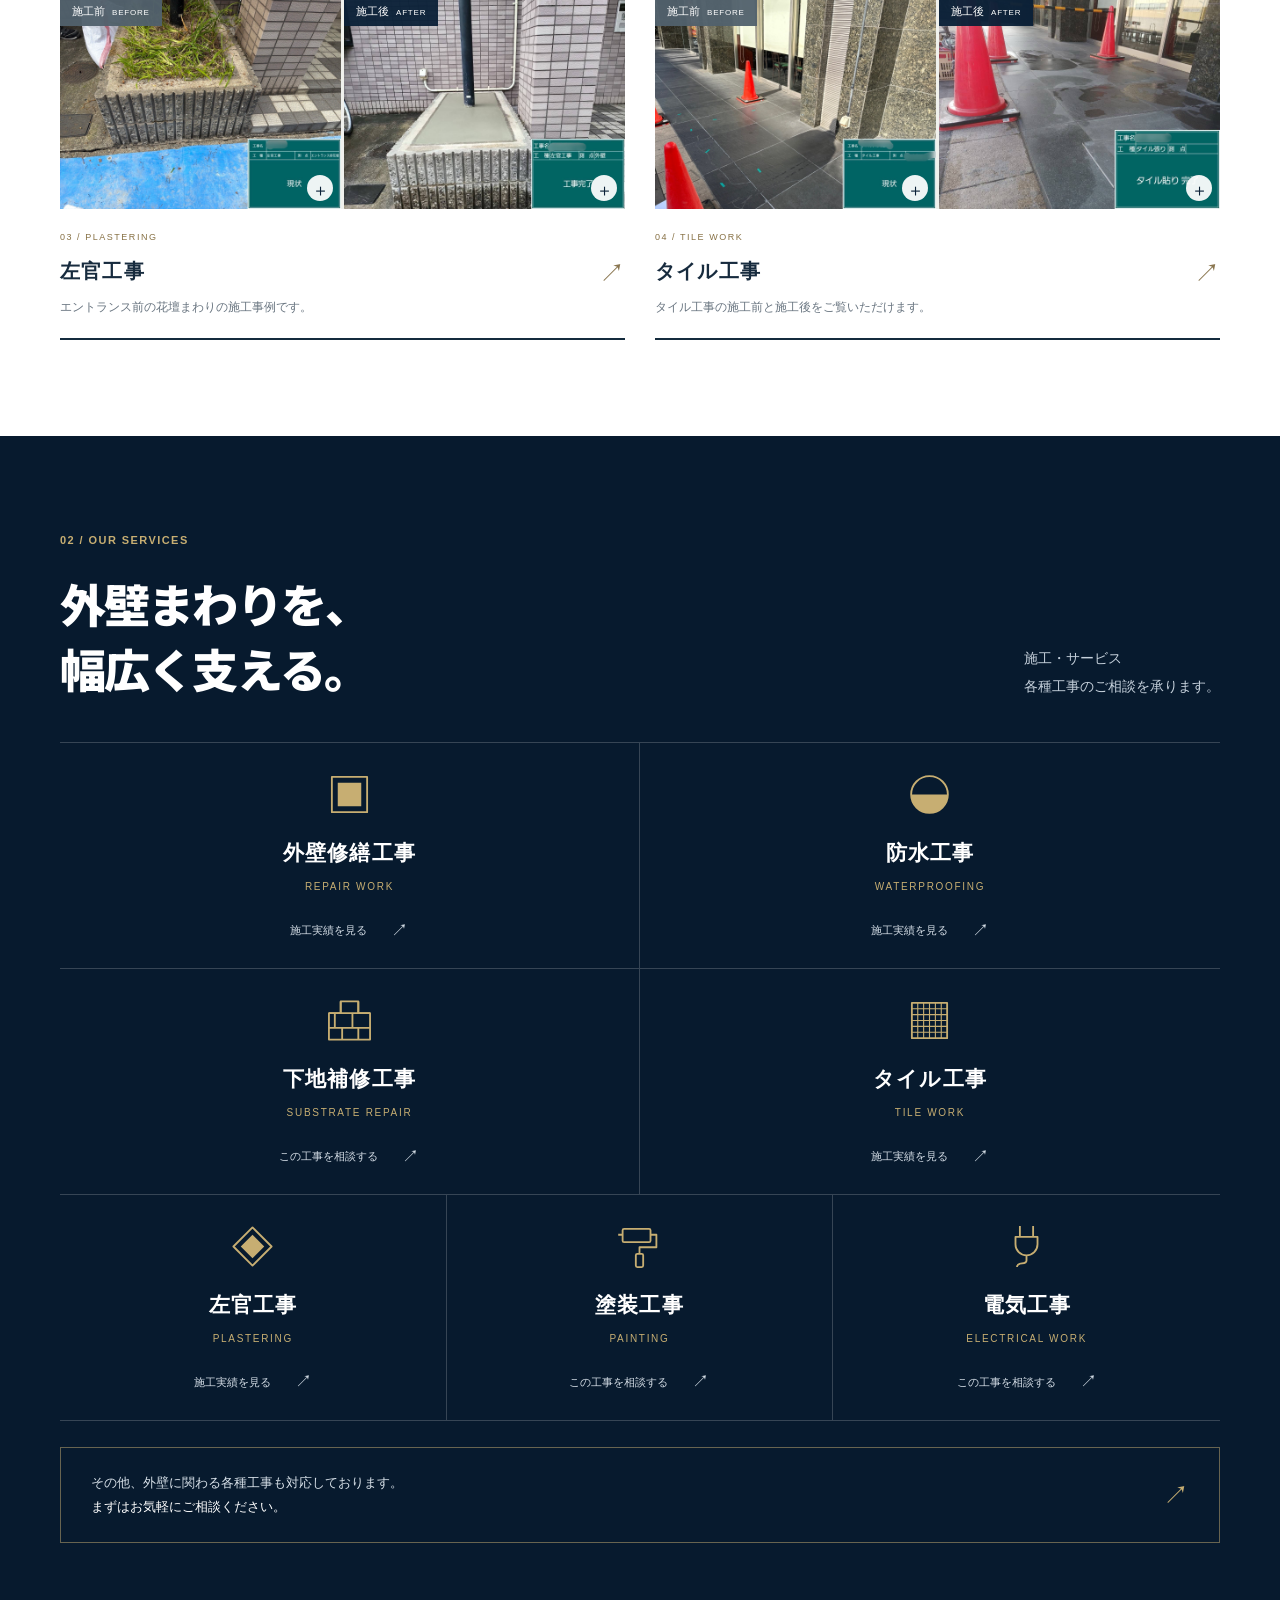
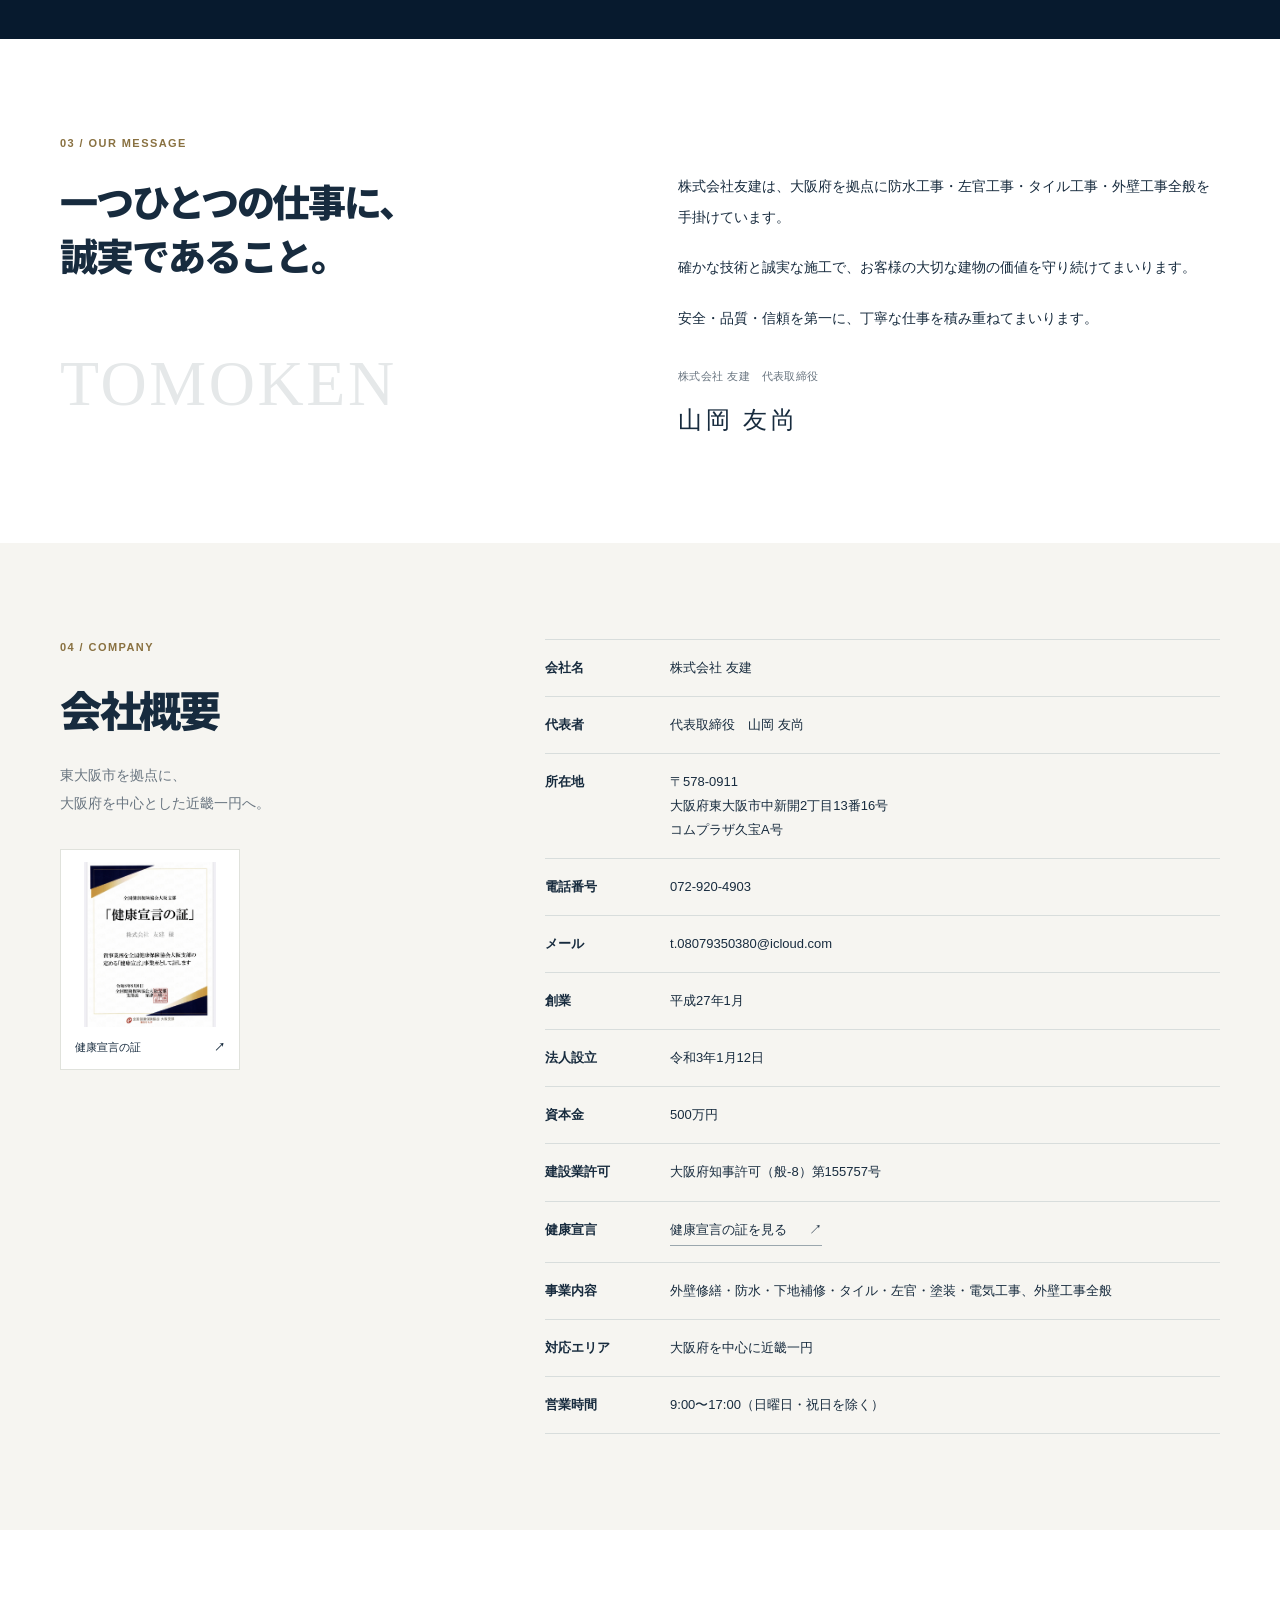
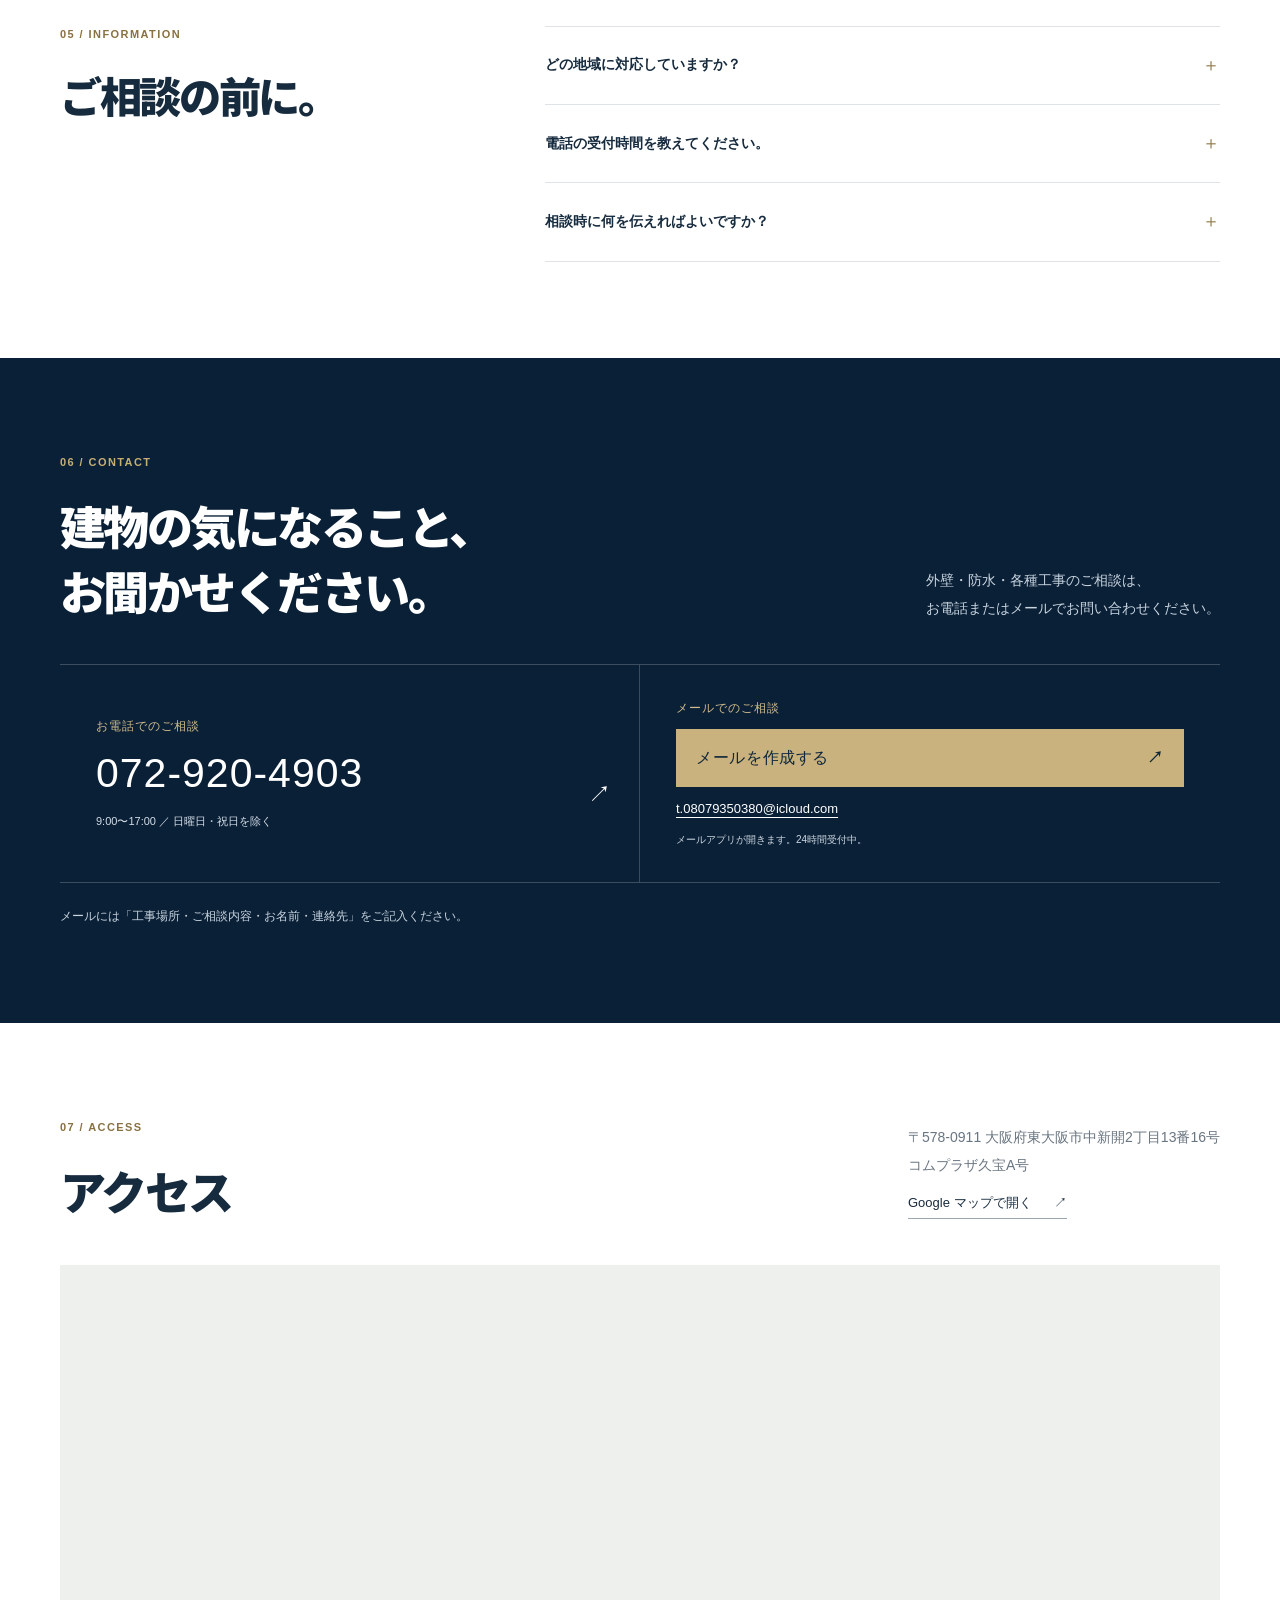
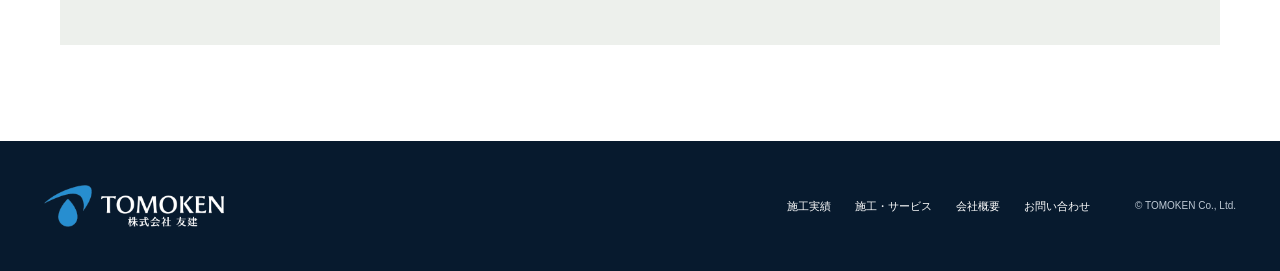
==== commit 06cefefb: "Refresh B hero with bold typography and architectural composition" ====
--- a/preview/index.html
+++ b/preview/index.html
@@ -1,11 +1,11 @@
 <!doctype html>
-<html lang="ja"><head><meta charset="utf-8"><meta name="viewport" content="width=device-width,initial-scale=1"><meta name="robots" content="noindex,nofollow"><meta name="description" content="大阪府東大阪市の株式会社友建。外壁修繕・防水・下地補修・タイル・左官・塗装・電気工事。施工前後の写真と会社情報をご案内します。"><meta name="theme-color" content="#0a2037"><title>株式会社友建｜外壁修繕・防水工事｜大阪府東大阪市</title><link rel="stylesheet" href="design-b.css"></head>
+<html lang="ja"><head><meta charset="utf-8"><meta name="viewport" content="width=device-width,initial-scale=1"><meta name="robots" content="noindex,nofollow"><meta name="description" content="大阪府東大阪市の株式会社友建。外壁修繕・防水・下地補修・タイル・左官・塗装・電気工事。施工前後の写真と会社情報をご案内します。"><meta name="theme-color" content="#0a2037"><title>株式会社友建｜外壁修繕・防水工事｜大阪府東大阪市</title><link rel="stylesheet" href="design-b.css?v=editorial-2"></head>
 <body>
 <a class="skip-link" href="#main">本文へ移動</a>
 <div class="review-strip"><span>確認用 SAMPLE / B案</span><a href="original.html">A案と比較する <span aria-hidden="true">↗</span></a></div>
 <header class="site-header"><div class="header-inner"><a class="brand" href="#home" aria-label="株式会社友建 ホーム"><img src="assets/logo_white.png" alt="TOMOKEN 株式会社友建" width="180" height="58"></a><button class="menu-button" type="button" aria-controls="primary-nav" aria-expanded="false"><span class="menu-lines" aria-hidden="true"></span><span class="sr-only">メニュー</span></button><nav id="primary-nav" class="primary-nav" aria-label="メインメニュー"><a href="#works">施工実績</a><a href="#services">施工・サービス</a><a href="#company">会社概要</a><a href="#access">アクセス</a><a class="nav-contact" href="#contact">お問い合わせ <span aria-hidden="true">↗</span></a></nav></div></header>
 <main id="main">
-<section id="home" class="hero" aria-labelledby="hero-heading"><div class="hero-image"><img src="assets/hero-architecture.png" alt="明るい外壁と植栽の建物イメージ" width="1536" height="1024" fetchpriority="high"><span class="image-note">建物イメージ</span></div><div class="hero-copy"><p class="eyebrow">TOMOKEN / EXTERIOR & RENOVATION</p><h1 id="hero-heading">建物の価値を守り、<br>未来へつなぐ。</h1><p class="hero-lead">確かな技術と誠実な施工で、<br>安心・安全な建物を支え続けます。</p><p class="hero-location">大阪府東大阪市から、近畿一円へ。</p></div><a class="scroll-note" href="#works">施工実績を見る <span aria-hidden="true">↓</span></a></section>
+<section id="home" class="hero hero-editorial" aria-labelledby="hero-heading"><div class="hero-photo"><img src="assets/hero-architecture.png" alt="明るい外壁と植栽の建物イメージ" width="1536" height="1024" fetchpriority="high"><span class="image-note">建物イメージ</span></div><div class="hero-editorial-inner"><div class="hero-topline"><span>BUILDING CARE.<br>BUILDING FUTURES.</span><span>OSAKA, JAPAN<br>EST. 2015</span></div><div class="hero-title-block"><p class="hero-kicker">建物の価値を、未来へ。</p><h1 id="hero-heading"><span>守る。</span><span>つなぐ。</span></h1></div><div class="hero-bottom"><p>確かな技術と誠実な施工で、<br>安心・安全な建物を支え続けます。</p><a href="#works" class="hero-work-link"><span>私たちの仕事を見る</span><b aria-hidden="true">↘</b></a></div></div><span class="hero-wordmark" aria-hidden="true">TOMOKEN</span></section>
 <div class="fact-strip"><div><span>BASE</span>大阪府東大阪市</div><div><span>AREA</span>大阪府を中心に近畿一円</div><div><span>SINCE</span>2015年創業</div></div>
 <section id="works" class="section works"><div class="section-heading"><div><p class="eyebrow">01 / OUR WORKS</p><h2>写真で見る、<br class="mobile-only">友建の仕事。</h2></div><p>施工前と施工後を並べてご紹介します。<br>気になる写真をタップすると、大きくご覧いただけます。</p></div><div class="projects"><article class="project" id="work-exterior"><div class="project-images"><a href="assets/pairs/exterior_before.jpeg" data-lightbox aria-label="外壁修繕工事 施工前を拡大"><img src="assets/pairs/exterior_before.jpeg" alt="外壁修繕工事 施工前" width="640" height="480" loading="lazy"><span class="photo-label before">施工前<small>BEFORE</small></span><span class="photo-zoom" aria-hidden="true">＋</span></a><a href="assets/pairs/exterior_after.jpeg" data-lightbox aria-label="外壁修繕工事 施工後を拡大"><img src="assets/pairs/exterior_after.jpeg" alt="外壁修繕工事 施工後" width="640" height="480" loading="lazy"><span class="photo-label after">施工後<small>AFTER</small></span><span class="photo-zoom" aria-hidden="true">＋</span></a></div><div class="project-caption"><div><p class="project-number">01 / EXTERIOR REPAIR</p><h3>外壁修繕工事</h3><p>外壁の施工前と施工後をご覧いただけます。</p></div><span class="project-mark" aria-hidden="true">↗</span></div></article><article class="project" id="work-waterproof"><div class="project-images"><a href="assets/pairs/waterproof_before.jpeg" data-lightbox aria-label="防水工事 施工前を拡大"><img src="assets/pairs/waterproof_before.jpeg" alt="防水工事 施工前" width="640" height="480" loading="lazy"><span class="photo-label before">施工前<small>BEFORE</small></span><span class="photo-zoom" aria-hidden="true">＋</span></a><a href="assets/pairs/waterproof_after.jpeg" data-lightbox aria-label="防水工事 施工後を拡大"><img src="assets/pairs/waterproof_after.jpeg" alt="防水工事 施工後" width="640" height="480" loading="lazy"><span class="photo-label after">施工後<small>AFTER</small></span><span class="photo-zoom" aria-hidden="true">＋</span></a></div><div class="project-caption"><div><p class="project-number">02 / WATERPROOFING</p><h3>防水工事</h3><p>防水工事の施工前と施工後をご紹介します。</p></div><span class="project-mark" aria-hidden="true">↗</span></div></article><article class="project" id="work-plaster"><div class="project-images"><a href="assets/pairs/plaster_before.jpeg" data-lightbox aria-label="左官工事 施工前を拡大"><img src="assets/pairs/plaster_before.jpeg" alt="左官工事 施工前" width="640" height="480" loading="lazy"><span class="photo-label before">施工前<small>BEFORE</small></span><span class="photo-zoom" aria-hidden="true">＋</span></a><a href="assets/pairs/plaster_after.jpeg" data-lightbox aria-label="左官工事 施工後を拡大"><img src="assets/pairs/plaster_after.jpeg" alt="左官工事 施工後" width="640" height="480" loading="lazy"><span class="photo-label after">施工後<small>AFTER</small></span><span class="photo-zoom" aria-hidden="true">＋</span></a></div><div class="project-caption"><div><p class="project-number">03 / PLASTERING</p><h3>左官工事</h3><p>エントランス前の花壇まわりの施工事例です。</p></div><span class="project-mark" aria-hidden="true">↗</span></div></article><article class="project" id="work-tile"><div class="project-images"><a href="assets/pairs/tile_before.jpeg" data-lightbox aria-label="タイル工事 施工前を拡大"><img src="assets/pairs/tile_before.jpeg" alt="タイル工事 施工前" width="640" height="480" loading="lazy"><span class="photo-label before">施工前<small>BEFORE</small></span><span class="photo-zoom" aria-hidden="true">＋</span></a><a href="assets/pairs/tile_after.jpeg" data-lightbox aria-label="タイル工事 施工後を拡大"><img src="assets/pairs/tile_after.jpeg" alt="タイル工事 施工後" width="640" height="480" loading="lazy"><span class="photo-label after">施工後<small>AFTER</small></span><span class="photo-zoom" aria-hidden="true">＋</span></a></div><div class="project-caption"><div><p class="project-number">04 / TILE WORK</p><h3>タイル工事</h3><p>タイル工事の施工前と施工後をご覧いただけます。</p></div><span class="project-mark" aria-hidden="true">↗</span></div></article></div></section>
 <section id="services" class="services"><div class="section"><div class="section-heading"><div><p class="eyebrow">02 / OUR SERVICES</p><h2>外壁まわりを、<br>幅広く支える。</h2></div><p>施工・サービス<br>各種工事のご相談を承ります。</p></div><div class="service-grid"><a class="service-item" href="#work-exterior"><svg viewBox="0 0 64 64" aria-hidden="true" fill="none" stroke="currentColor" stroke-width="2.5" stroke-linejoin="round"><rect x="8" y="8" width="48" height="48"/><rect x="16" y="16" width="32" height="32" fill="currentColor" stroke="none"/></svg><h3>外壁修繕工事</h3><span class="service-en">REPAIR WORK</span><span class="service-action">施工実績を見る <b aria-hidden="true">↗</b></span></a><a class="service-item" href="#work-waterproof"><svg viewBox="0 0 64 64" aria-hidden="true" fill="none" stroke="currentColor" stroke-width="2.5" stroke-linejoin="round"><circle cx="32" cy="32" r="25"/><path d="M7 32h50a25 25 0 0 1-50 0" fill="currentColor" stroke="none"/></svg><h3>防水工事</h3><span class="service-en">WATERPROOFING</span><span class="service-action">施工実績を見る <b aria-hidden="true">↗</b></span></a><a class="service-item" href="#contact"><svg viewBox="0 0 64 64" aria-hidden="true" fill="none" stroke="currentColor" stroke-width="2.5" stroke-linejoin="round"><path d="M4 22h56M4 42h56M20 6v16m24-16v16M12 22v20m24-20v20M22 42v16M44 42v16"/><path d="M20 6h24v16h16v36H4V22h16z"/></svg><h3>下地補修工事</h3><span class="service-en">SUBSTRATE REPAIR</span><span class="service-action">この工事を相談する <b aria-hidden="true">↗</b></span></a><a class="service-item" href="#work-tile"><svg viewBox="0 0 64 64" aria-hidden="true" fill="none" stroke="currentColor" stroke-width="2.5" stroke-linejoin="round"><rect x="8" y="8" width="48" height="48"/><path d="M16 8v48m8-48v48m8-48v48m8-48v48m8-48v48M8 16h48M8 24h48M8 32h48M8 40h48M8 48h48" stroke-width="1.5"/></svg><h3>タイル工事</h3><span class="service-en">TILE WORK</span><span class="service-action">施工実績を見る <b aria-hidden="true">↗</b></span></a><a class="service-item" href="#work-plaster"><svg viewBox="0 0 64 64" aria-hidden="true" fill="none" stroke="currentColor" stroke-width="2.5" stroke-linejoin="round"><path d="m32 6 26 26-26 26L6 32z"/><path d="m32 16 16 16-16 16-16-16z" fill="currentColor" stroke="none"/></svg><h3>左官工事</h3><span class="service-en">PLASTERING</span><span class="service-action">施工実績を見る <b aria-hidden="true">↗</b></span></a><a class="service-item" href="#contact"><svg viewBox="0 0 64 64" aria-hidden="true" fill="none" stroke="currentColor" stroke-width="2.5" stroke-linejoin="round"><rect x="9" y="8" width="38" height="18" rx="2"/><path d="M47 16h8v17H32v9M3 16h6"/><rect x="27" y="42" width="10" height="18" rx="2"/></svg><h3>塗装工事</h3><span class="service-en">PAINTING</span><span class="service-action">この工事を相談する <b aria-hidden="true">↗</b></span></a><a class="service-item" href="#contact"><svg viewBox="0 0 64 64" aria-hidden="true" fill="none" stroke="currentColor" stroke-width="2.5" stroke-linejoin="round"><path d="M23 4v15m18-15v15M17 19h30v10a15 15 0 0 1-30 0zM32 44v7c0 7-13 1-13 9"/></svg><h3>電気工事</h3><span class="service-en">ELECTRICAL WORK</span><span class="service-action">この工事を相談する <b aria-hidden="true">↗</b></span></a></div><a class="other-services" href="#contact"><span>その他、外壁に関わる各種工事も対応しております。<br><strong>まずはお気軽にご相談ください。</strong></span><b aria-hidden="true">↗</b></a></div></section>
--- a/preview/design-b.css
+++ b/preview/design-b.css
@@ -2,3 +2,18 @@
 @media(max-width:1050px){.header-inner{padding:10px 24px}.primary-nav{gap:18px;font-size:12px}.primary-nav .nav-contact{padding:8px 12px;gap:10px}.greeting,.company-layout,.faq-layout{gap:38px}.footer-inner{flex-wrap:wrap;gap:22px}.footer p{width:100%;text-align:center}.fact-strip div{padding:0 24px}.phone-contact,.mail-contact{padding:26px 22px}.phone-contact>b{right:12px}}
 @media(max-width:760px){html{scroll-padding-top:80px}.section{padding:62px 22px}.eyebrow{font-size:9px;letter-spacing:.17em;margin-bottom:16px}h2{font-size:29px}.section-heading{display:block;margin-bottom:30px}.section-heading>p,.section-heading>div>p:not(.eyebrow){margin-top:20px;font-size:12px}.review-strip{font-size:10px;gap:20px}.header-inner{min-height:70px;padding:7px 20px}.brand img{width:165px;height:54px}.menu-button{display:flex;align-items:center;justify-content:center;width:44px;height:44px;border:1px solid #ffffff66;border-radius:3px;background:none;color:white}.menu-lines,.menu-lines:before,.menu-lines:after{display:block;width:19px;height:1px;background:white;position:relative}.menu-lines:before,.menu-lines:after{content:"";position:absolute;left:0}.menu-lines:before{top:-6px}.menu-lines:after{top:6px}.menu-button[aria-expanded=true] .menu-lines{background:transparent}.menu-button[aria-expanded=true] .menu-lines:before{top:0;transform:rotate(45deg)}.menu-button[aria-expanded=true] .menu-lines:after{top:0;transform:rotate(-45deg)}.primary-nav{display:none;position:absolute;top:100%;left:0;right:0;background:var(--navy);padding:12px 22px 24px;box-shadow:0 12px 18px #0002}.primary-nav.is-open{display:flex;flex-direction:column;align-items:stretch;gap:0}.primary-nav>a{padding:14px 0;border-bottom:1px solid #ffffff20;font-size:14px}.primary-nav .nav-contact{margin-top:15px;padding:12px 14px;justify-content:space-between}.hero{display:flex;flex-direction:column;align-items:stretch;min-height:0}.hero-image{position:relative;inset:auto;z-index:auto;order:2;height:270px}.hero-image img{object-position:center 58%}.hero:after{display:none}.hero-copy{padding:42px 22px 35px;order:1}.hero .eyebrow{font-size:8px;letter-spacing:.16em;margin-bottom:24px}.hero h1{font-size:clamp(29px,7.7vw,44px);line-height:1.65;letter-spacing:.035em}.hero-lead{font-size:14px;line-height:2;margin-top:24px}.hero-location{font-size:10px;letter-spacing:.07em;margin-top:20px}.image-note{right:12px;bottom:10px;font-size:9px}.scroll-note{display:none}.fact-strip{padding:18px 22px;display:grid;grid-template-columns:1fr 1fr;gap:12px;font-size:10px}.fact-strip div{padding:0;border:0}.fact-strip div:nth-child(2){grid-column:1/-1;grid-row:2}.fact-strip span{font-size:8px;margin-right:9px}.mobile-only{display:block}.projects{grid-template-columns:1fr;gap:30px}.project-caption{padding:16px 0}.project h3{font-size:19px}.project-caption p:last-child{font-size:11px}.project-number{font-size:8px}.photo-label{font-size:10px;padding:3px 7px}.photo-label small{display:block;font-size:7px;margin:0}.photo-zoom{width:24px;height:24px}.services .section{padding:58px 14px 28px}.services .section-heading{padding:0 8px}.services .section-heading>p{font-size:12px}.service-item{padding:23px 5px 18px}.service-item svg{width:40px;height:40px;margin-bottom:14px}.service-item h3{font-size:clamp(15px,4vw,20px);letter-spacing:0;white-space:nowrap}.service-en{font-size:clamp(7px,2.2vw,10px);letter-spacing:.1em}.service-action{font-size:9px;gap:9px;margin-top:14px}.service-action b{font-size:14px}.service-item:nth-child(n+5) .service-action{font-size:8px;gap:5px}.other-services{padding:16px 12px;margin-top:20px;font-size:11px;gap:12px}.other-services b{font-size:20px}.greeting{grid-template-columns:1fr;gap:24px}.greeting h2{font-size:28px}.greeting-brand{display:none}.greeting-copy{font-size:13px;padding:0}.greeting-copy>p{margin-bottom:16px}.greeting-copy .signature{font-size:22px;margin-top:24px}.company-layout{grid-template-columns:1fr;gap:30px}.company-heading{position:relative;padding-right:106px;min-height:185px}.company-heading>p:not(.eyebrow){font-size:12px;margin-top:18px}.certificate-card{position:absolute;right:0;top:20px;width:90px;margin:0;padding:6px}.certificate-card img{height:105px}.certificate-card>span{font-size:8px;padding-top:5px}.company-details>div{grid-template-columns:89px 1fr;font-size:12px;padding:14px 0;gap:10px}.company-details .text-link{font-size:12px;gap:10px}.faq-layout{grid-template-columns:1fr;gap:30px}.faq-list summary{font-size:13px;padding:18px 0;gap:12px}.faq-list details p{font-size:12px;padding-bottom:18px}.contact-options{grid-template-columns:1fr}.phone-contact{padding:24px 0;border-right:0;border-bottom:1px solid #ffffff33}.phone-contact strong{font-size:36px}.mail-contact{padding:25px 0}.contact-label{font-size:11px}.phone-contact>b{right:6px}.contact-hint{font-size:11px;margin-top:18px}.access .section-heading>div>p:not(.eyebrow){font-size:12px}.access iframe{height:300px}.footer-inner{padding:32px 22px 92px;display:flex;flex-direction:column;align-items:flex-start;gap:24px}.footer nav{margin:0;flex-wrap:wrap;gap:12px 20px}.footer p{text-align:left}.mobile-contact:not([hidden]){display:grid;grid-template-columns:1fr 1fr;position:fixed;left:0;right:0;bottom:0;z-index:25;box-shadow:0 -3px 16px #0002;padding-bottom:env(safe-area-inset-bottom);background:#cbb783}.mobile-contact a{display:flex;justify-content:center;align-items:center;gap:23px;padding:15px 10px;background:var(--navy);color:white;font-size:12px}.mobile-contact a:last-child{background:#cbb783;color:var(--navy)}body.viewer-open .mobile-contact{display:none}}
 @media(prefers-reduced-motion:reduce){html{scroll-behavior:auto}*,*:before,*:after{transition:none!important}}
+
+/* B concept: architectural editorial typography */
+h1,h2{font-family:"Tomoken Display","Noto Sans JP","Yu Gothic",Meiryo,sans-serif;font-weight:900;letter-spacing:-.055em}h2{line-height:1.4}.eyebrow{font-family:Arial,sans-serif;letter-spacing:.13em;font-weight:700}.section-heading h2{font-size:clamp(32px,3.6vw,50px)}.greeting h2{font-size:38px}.hero-editorial{background:#f0f0e9;color:#09243b;min-height:760px;height:calc(100svh - 110px);max-height:960px;position:relative;isolation:isolate;display:block;overflow:hidden}.hero-editorial:after{display:none}.hero-editorial-inner{position:relative;max-width:1440px;height:100%;min-height:760px;margin:auto;padding:35px 64px 74px;z-index:2;display:flex;flex-direction:column;align-items:flex-start;pointer-events:none}.hero-editorial-inner a{pointer-events:auto}.hero-topline{display:flex;justify-content:space-between;width:100%;font:10px/1.5 Arial,sans-serif;font-weight:700;letter-spacing:.13em}.hero-topline>span:last-child{color:#fff;background:#09243bdd;padding:9px 12px;margin:-9px -12px 0 0}.hero-title-block{margin-top:42px}.hero-kicker{font-size:17px;font-weight:700;letter-spacing:.08em;margin:0 0 16px}.hero-editorial h1{font-size:clamp(96px,11.5vw,166px);font-weight:900;line-height:1.02;letter-spacing:-.085em;margin:0}.hero-editorial h1>span{display:block;width:max-content;padding:0 .08em .07em 0}.hero-editorial h1>span+span{margin-left:.55em}.hero-photo{position:absolute;inset:104px 0 72px 47%;z-index:0;overflow:hidden}.hero-photo img{width:100%;height:100%;object-fit:cover;object-position:64% center}.hero-photo:after{content:"";position:absolute;inset:0;background:linear-gradient(90deg,#f0f0e975,transparent 24%);pointer-events:none}.hero-photo .image-note{z-index:1;bottom:12px;right:14px}.hero-bottom{margin-top:auto;display:flex;align-items:flex-end;gap:40px;width:45%;padding-top:24px}.hero-bottom>p{font-size:13px;font-weight:500;line-height:2.1;white-space:nowrap}.hero-work-link{display:flex;align-items:center;gap:20px}.hero-work-link>span{font-size:10px;writing-mode:vertical-rl;letter-spacing:.13em}.hero-work-link>b{display:grid;place-items:center;width:66px;height:66px;border-radius:50%;background:#248dc1;color:white;font:36px/1 Arial;transition:transform .2s,background .2s}.hero-work-link:hover>b{transform:translate(3px,3px);background:#146c99}.hero-wordmark{position:absolute;bottom:-.14em;right:-.015em;font-family:Arial,sans-serif;font-weight:900;font-size:clamp(90px,14.3vw,210px);line-height:1;letter-spacing:-.06em;color:#09243b10;z-index:1;pointer-events:none}.fact-strip{background:#fff}.services .section-heading h2{letter-spacing:-.04em}.project h3{font-weight:800}.project-caption{border-bottom:2px solid #142b3d}.service-item h3{font-weight:800}.company-heading h2,.faq-layout h2,.access h2{font-weight:900}.contact .section-heading h2{font-weight:900}.site-header{background:#09243b}.review-strip{background:#e7e9e3}.hero-editorial .hero-image{display:none}
+@media(min-width:761px) and (max-width:1100px){.hero-editorial-inner{padding-left:40px;padding-right:40px}.hero-bottom{gap:18px;width:50%}.hero-bottom>p{font-size:12px}.hero-work-link>b{width:52px;height:52px}.hero-photo{left:43%}}
+@media(max-width:760px){.hero-editorial{display:block;height:720px;min-height:720px;max-height:none}.hero-editorial-inner{height:100%;min-height:0;padding:23px 24px 39px;display:flex}.hero-topline{font-size:8px;letter-spacing:.08em}.hero-topline>span:last-child{padding:0;color:#09243b;background:none;margin:0;text-align:right}.hero-title-block{margin-top:30px}.hero-kicker{font-size:12px;letter-spacing:.07em;margin:0 0 14px}.hero-editorial h1{font-size:clamp(73px,21vw,136px);line-height:1.03;letter-spacing:-.085em}.hero-editorial h1>span+span{margin-left:.35em}.hero-photo{inset:245px 0 126px 24%;height:auto}.hero-photo img{object-position:67% center}.hero-photo:after{background:linear-gradient(180deg,#f0f0e935,transparent 25%)}.hero-photo .image-note{font-size:8px;bottom:8px;right:9px}.hero-bottom{margin-top:auto;padding-top:0;width:100%;gap:14px;justify-content:space-between;align-items:center}.hero-bottom>p{font-size:11px;line-height:2;white-space:normal}.hero-work-link{gap:10px}.hero-work-link>span{font-size:8px}.hero-work-link>b{width:48px;height:48px;font-size:28px}.hero-wordmark{font-size:21vw;bottom:-.1em;letter-spacing:-.07em}.section-heading h2{font-size:34px}.greeting h2{font-size:30px}.company-heading h2,.faq-layout h2,.access h2{font-size:30px}.hero-photo .image-note{background:#09243b99}.fact-strip{font-size:10px}}
+@media(max-width:360px){.hero-editorial{height:660px;min-height:660px}.hero-editorial-inner{padding-left:19px;padding-right:19px}.hero-editorial h1{font-size:20.5vw}.hero-photo{top:230px;bottom:120px}.hero-bottom>p{font-size:10px}.hero-work-link>b{width:42px;height:42px}.hero-work-link>span{display:none}.hero-kicker{font-size:11px}}
+
+@font-face {
+  font-family: 'Tomoken Display';
+  font-style: normal;
+  font-weight: 900;
+  font-display: swap;
+  src: url(assets/fonts/heading-900.woff2) format('truetype');
+}
+
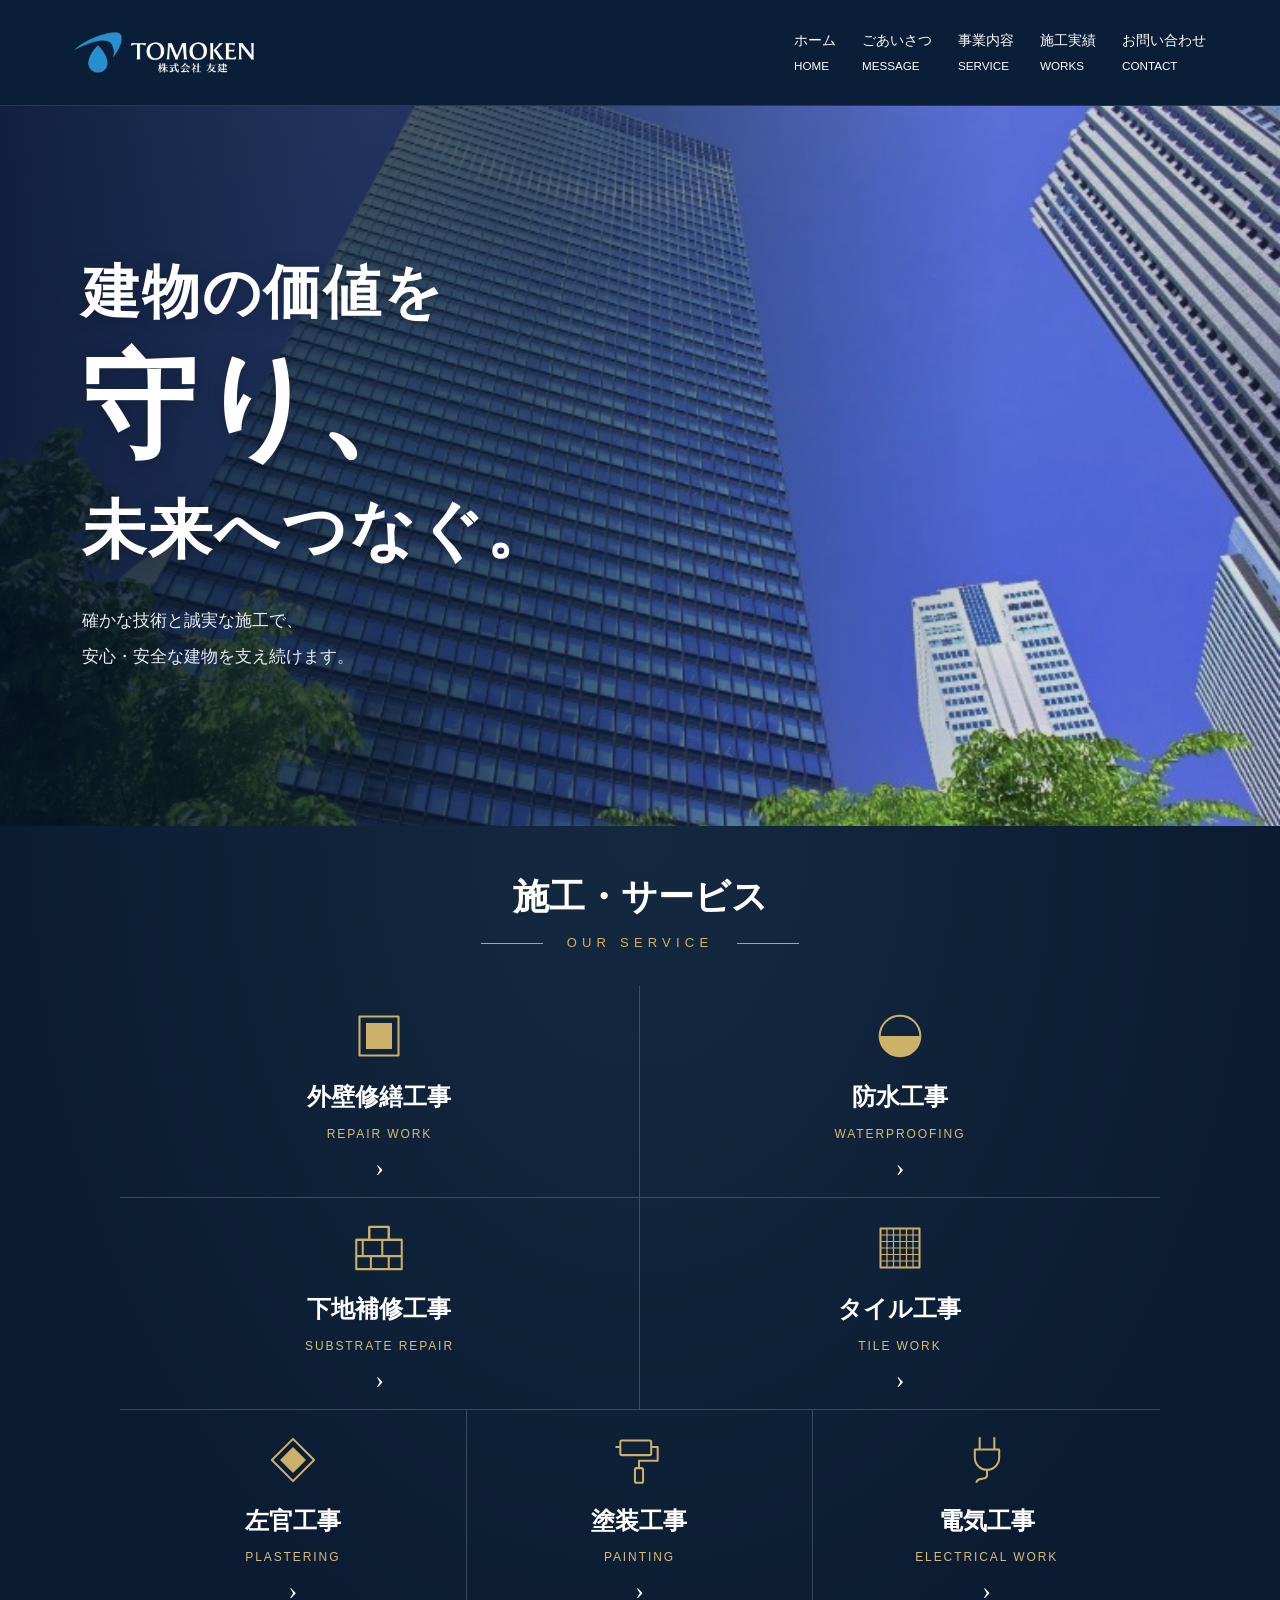
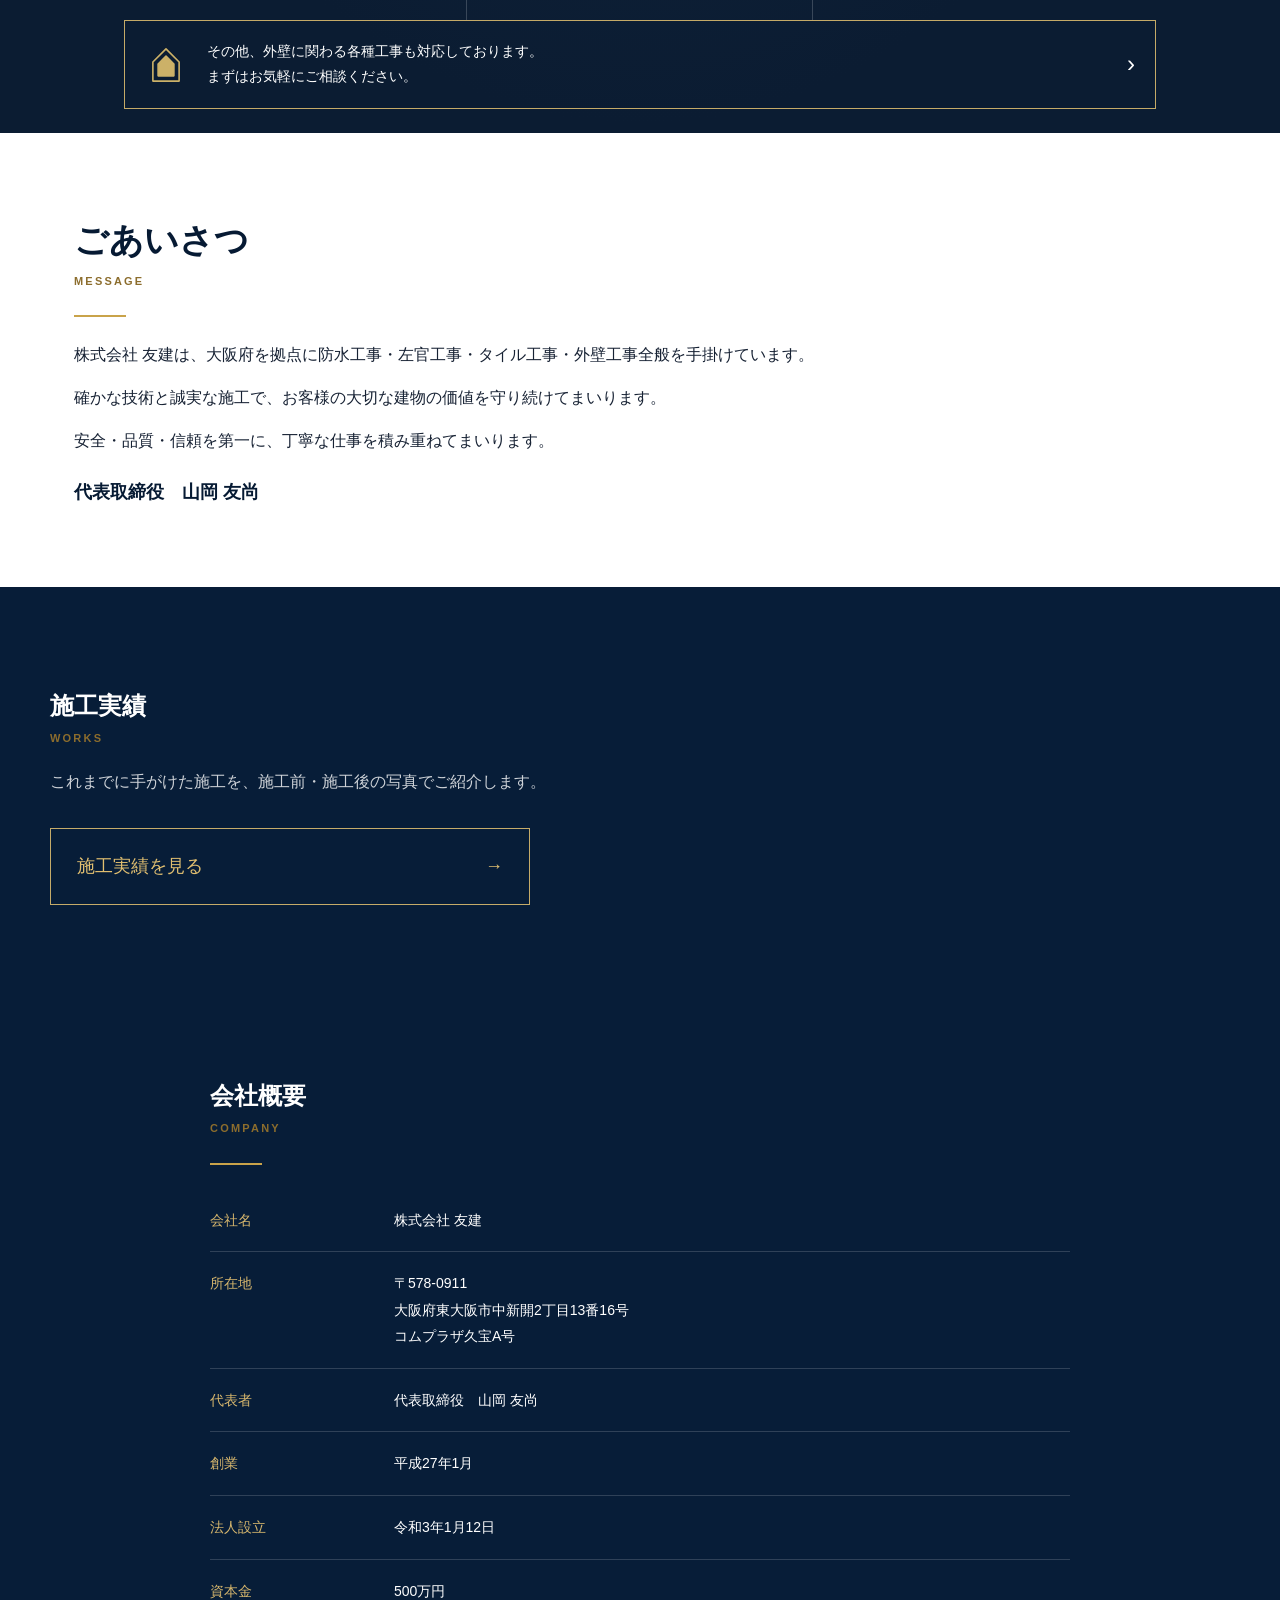
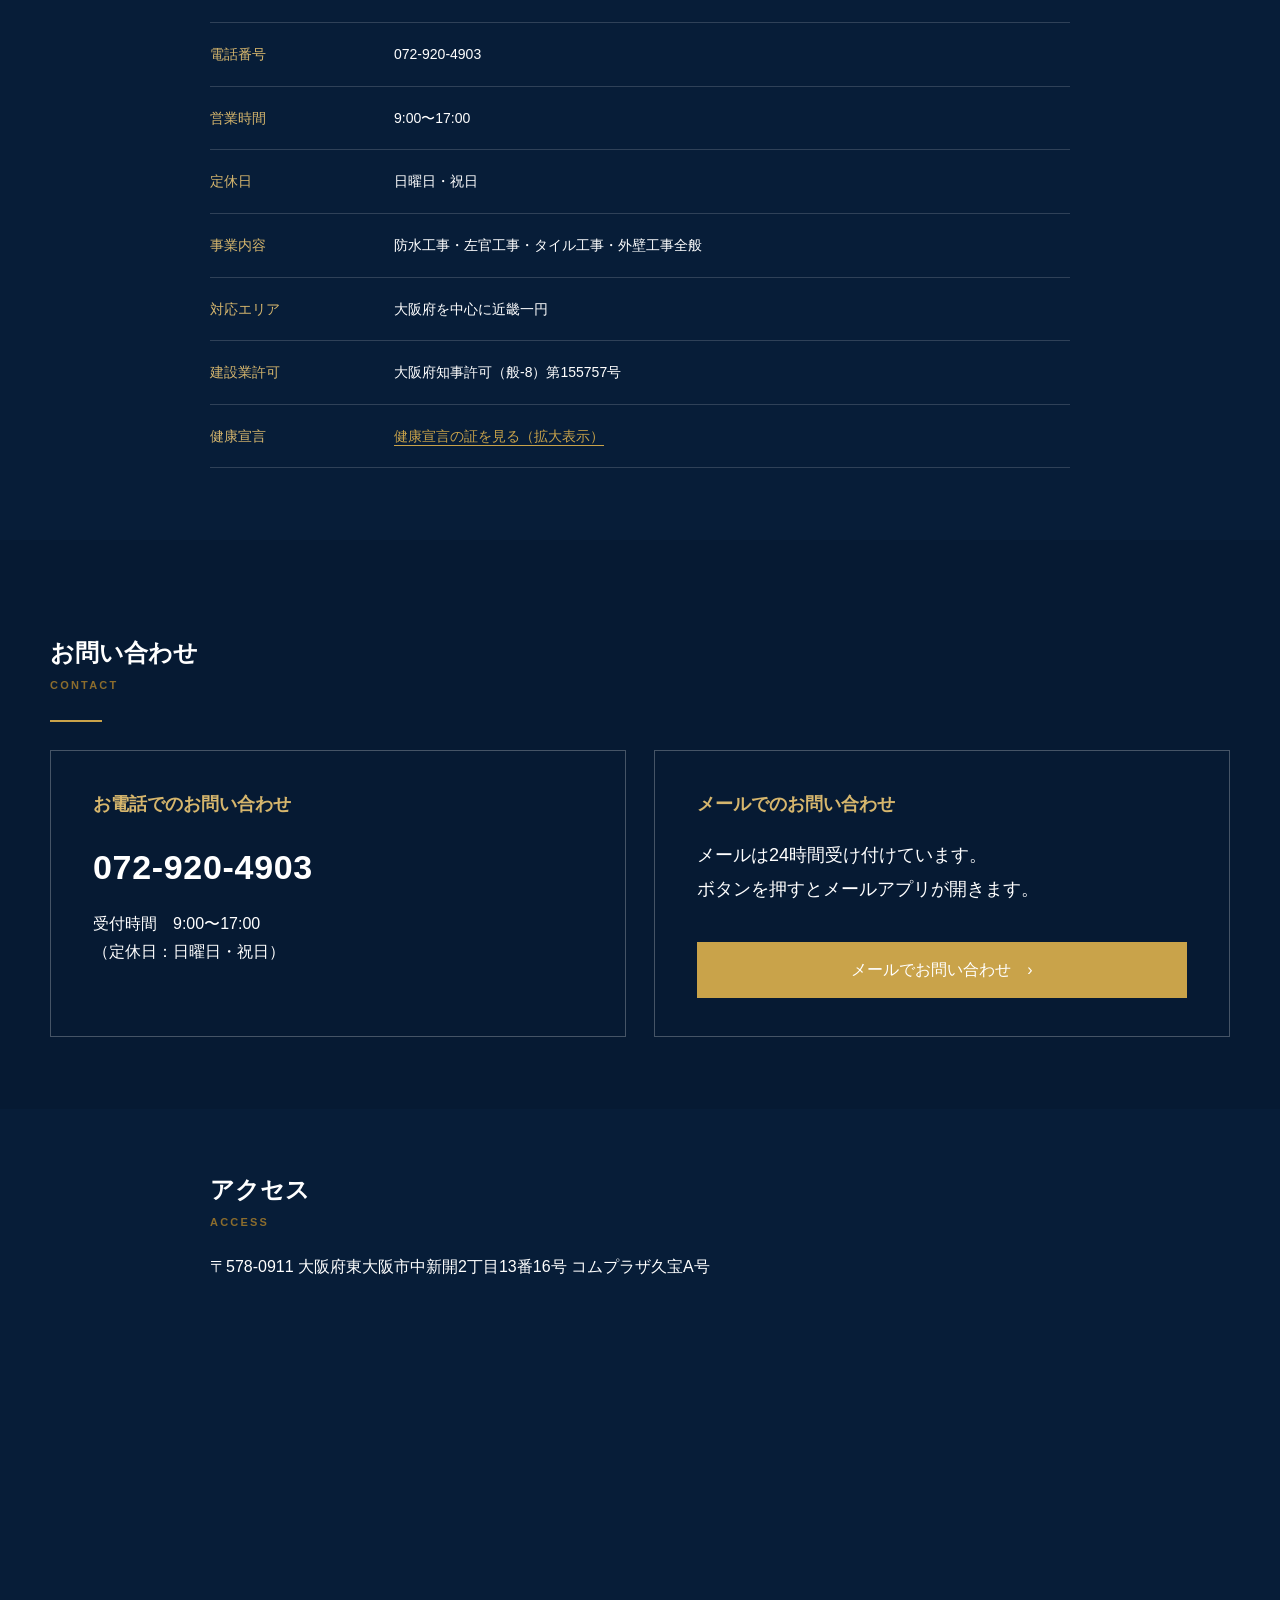
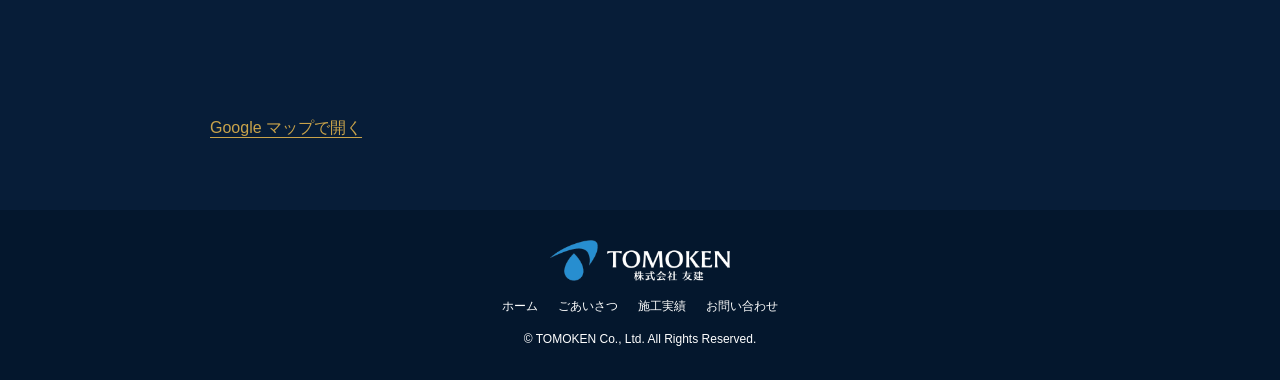
==== commit 687b4789: "Publish completed A site without comparison banners" ====
--- a/preview/index.html
+++ b/preview/index.html
@@ -1,20 +1,12 @@
-<!doctype html>
-<html lang="ja"><head><meta charset="utf-8"><meta name="viewport" content="width=device-width,initial-scale=1"><meta name="robots" content="noindex,nofollow"><meta name="description" content="大阪府東大阪市の株式会社友建。外壁修繕・防水・下地補修・タイル・左官・塗装・電気工事。施工前後の写真と会社情報をご案内します。"><meta name="theme-color" content="#0a2037"><title>株式会社友建｜外壁修繕・防水工事｜大阪府東大阪市</title><link rel="stylesheet" href="design-b.css?v=editorial-2"></head>
-<body>
-<a class="skip-link" href="#main">本文へ移動</a>
-<div class="review-strip"><span>確認用 SAMPLE / B案</span><a href="original.html">A案と比較する <span aria-hidden="true">↗</span></a></div>
-<header class="site-header"><div class="header-inner"><a class="brand" href="#home" aria-label="株式会社友建 ホーム"><img src="assets/logo_white.png" alt="TOMOKEN 株式会社友建" width="180" height="58"></a><button class="menu-button" type="button" aria-controls="primary-nav" aria-expanded="false"><span class="menu-lines" aria-hidden="true"></span><span class="sr-only">メニュー</span></button><nav id="primary-nav" class="primary-nav" aria-label="メインメニュー"><a href="#works">施工実績</a><a href="#services">施工・サービス</a><a href="#company">会社概要</a><a href="#access">アクセス</a><a class="nav-contact" href="#contact">お問い合わせ <span aria-hidden="true">↗</span></a></nav></div></header>
-<main id="main">
-<section id="home" class="hero hero-editorial" aria-labelledby="hero-heading"><div class="hero-photo"><img src="assets/hero-architecture.png" alt="明るい外壁と植栽の建物イメージ" width="1536" height="1024" fetchpriority="high"><span class="image-note">建物イメージ</span></div><div class="hero-editorial-inner"><div class="hero-topline"><span>BUILDING CARE.<br>BUILDING FUTURES.</span><span>OSAKA, JAPAN<br>EST. 2015</span></div><div class="hero-title-block"><p class="hero-kicker">建物の価値を、未来へ。</p><h1 id="hero-heading"><span>守る。</span><span>つなぐ。</span></h1></div><div class="hero-bottom"><p>確かな技術と誠実な施工で、<br>安心・安全な建物を支え続けます。</p><a href="#works" class="hero-work-link"><span>私たちの仕事を見る</span><b aria-hidden="true">↘</b></a></div></div><span class="hero-wordmark" aria-hidden="true">TOMOKEN</span></section>
-<div class="fact-strip"><div><span>BASE</span>大阪府東大阪市</div><div><span>AREA</span>大阪府を中心に近畿一円</div><div><span>SINCE</span>2015年創業</div></div>
-<section id="works" class="section works"><div class="section-heading"><div><p class="eyebrow">01 / OUR WORKS</p><h2>写真で見る、<br class="mobile-only">友建の仕事。</h2></div><p>施工前と施工後を並べてご紹介します。<br>気になる写真をタップすると、大きくご覧いただけます。</p></div><div class="projects"><article class="project" id="work-exterior"><div class="project-images"><a href="assets/pairs/exterior_before.jpeg" data-lightbox aria-label="外壁修繕工事 施工前を拡大"><img src="assets/pairs/exterior_before.jpeg" alt="外壁修繕工事 施工前" width="640" height="480" loading="lazy"><span class="photo-label before">施工前<small>BEFORE</small></span><span class="photo-zoom" aria-hidden="true">＋</span></a><a href="assets/pairs/exterior_after.jpeg" data-lightbox aria-label="外壁修繕工事 施工後を拡大"><img src="assets/pairs/exterior_after.jpeg" alt="外壁修繕工事 施工後" width="640" height="480" loading="lazy"><span class="photo-label after">施工後<small>AFTER</small></span><span class="photo-zoom" aria-hidden="true">＋</span></a></div><div class="project-caption"><div><p class="project-number">01 / EXTERIOR REPAIR</p><h3>外壁修繕工事</h3><p>外壁の施工前と施工後をご覧いただけます。</p></div><span class="project-mark" aria-hidden="true">↗</span></div></article><article class="project" id="work-waterproof"><div class="project-images"><a href="assets/pairs/waterproof_before.jpeg" data-lightbox aria-label="防水工事 施工前を拡大"><img src="assets/pairs/waterproof_before.jpeg" alt="防水工事 施工前" width="640" height="480" loading="lazy"><span class="photo-label before">施工前<small>BEFORE</small></span><span class="photo-zoom" aria-hidden="true">＋</span></a><a href="assets/pairs/waterproof_after.jpeg" data-lightbox aria-label="防水工事 施工後を拡大"><img src="assets/pairs/waterproof_after.jpeg" alt="防水工事 施工後" width="640" height="480" loading="lazy"><span class="photo-label after">施工後<small>AFTER</small></span><span class="photo-zoom" aria-hidden="true">＋</span></a></div><div class="project-caption"><div><p class="project-number">02 / WATERPROOFING</p><h3>防水工事</h3><p>防水工事の施工前と施工後をご紹介します。</p></div><span class="project-mark" aria-hidden="true">↗</span></div></article><article class="project" id="work-plaster"><div class="project-images"><a href="assets/pairs/plaster_before.jpeg" data-lightbox aria-label="左官工事 施工前を拡大"><img src="assets/pairs/plaster_before.jpeg" alt="左官工事 施工前" width="640" height="480" loading="lazy"><span class="photo-label before">施工前<small>BEFORE</small></span><span class="photo-zoom" aria-hidden="true">＋</span></a><a href="assets/pairs/plaster_after.jpeg" data-lightbox aria-label="左官工事 施工後を拡大"><img src="assets/pairs/plaster_after.jpeg" alt="左官工事 施工後" width="640" height="480" loading="lazy"><span class="photo-label after">施工後<small>AFTER</small></span><span class="photo-zoom" aria-hidden="true">＋</span></a></div><div class="project-caption"><div><p class="project-number">03 / PLASTERING</p><h3>左官工事</h3><p>エントランス前の花壇まわりの施工事例です。</p></div><span class="project-mark" aria-hidden="true">↗</span></div></article><article class="project" id="work-tile"><div class="project-images"><a href="assets/pairs/tile_before.jpeg" data-lightbox aria-label="タイル工事 施工前を拡大"><img src="assets/pairs/tile_before.jpeg" alt="タイル工事 施工前" width="640" height="480" loading="lazy"><span class="photo-label before">施工前<small>BEFORE</small></span><span class="photo-zoom" aria-hidden="true">＋</span></a><a href="assets/pairs/tile_after.jpeg" data-lightbox aria-label="タイル工事 施工後を拡大"><img src="assets/pairs/tile_after.jpeg" alt="タイル工事 施工後" width="640" height="480" loading="lazy"><span class="photo-label after">施工後<small>AFTER</small></span><span class="photo-zoom" aria-hidden="true">＋</span></a></div><div class="project-caption"><div><p class="project-number">04 / TILE WORK</p><h3>タイル工事</h3><p>タイル工事の施工前と施工後をご覧いただけます。</p></div><span class="project-mark" aria-hidden="true">↗</span></div></article></div></section>
-<section id="services" class="services"><div class="section"><div class="section-heading"><div><p class="eyebrow">02 / OUR SERVICES</p><h2>外壁まわりを、<br>幅広く支える。</h2></div><p>施工・サービス<br>各種工事のご相談を承ります。</p></div><div class="service-grid"><a class="service-item" href="#work-exterior"><svg viewBox="0 0 64 64" aria-hidden="true" fill="none" stroke="currentColor" stroke-width="2.5" stroke-linejoin="round"><rect x="8" y="8" width="48" height="48"/><rect x="16" y="16" width="32" height="32" fill="currentColor" stroke="none"/></svg><h3>外壁修繕工事</h3><span class="service-en">REPAIR WORK</span><span class="service-action">施工実績を見る <b aria-hidden="true">↗</b></span></a><a class="service-item" href="#work-waterproof"><svg viewBox="0 0 64 64" aria-hidden="true" fill="none" stroke="currentColor" stroke-width="2.5" stroke-linejoin="round"><circle cx="32" cy="32" r="25"/><path d="M7 32h50a25 25 0 0 1-50 0" fill="currentColor" stroke="none"/></svg><h3>防水工事</h3><span class="service-en">WATERPROOFING</span><span class="service-action">施工実績を見る <b aria-hidden="true">↗</b></span></a><a class="service-item" href="#contact"><svg viewBox="0 0 64 64" aria-hidden="true" fill="none" stroke="currentColor" stroke-width="2.5" stroke-linejoin="round"><path d="M4 22h56M4 42h56M20 6v16m24-16v16M12 22v20m24-20v20M22 42v16M44 42v16"/><path d="M20 6h24v16h16v36H4V22h16z"/></svg><h3>下地補修工事</h3><span class="service-en">SUBSTRATE REPAIR</span><span class="service-action">この工事を相談する <b aria-hidden="true">↗</b></span></a><a class="service-item" href="#work-tile"><svg viewBox="0 0 64 64" aria-hidden="true" fill="none" stroke="currentColor" stroke-width="2.5" stroke-linejoin="round"><rect x="8" y="8" width="48" height="48"/><path d="M16 8v48m8-48v48m8-48v48m8-48v48m8-48v48M8 16h48M8 24h48M8 32h48M8 40h48M8 48h48" stroke-width="1.5"/></svg><h3>タイル工事</h3><span class="service-en">TILE WORK</span><span class="service-action">施工実績を見る <b aria-hidden="true">↗</b></span></a><a class="service-item" href="#work-plaster"><svg viewBox="0 0 64 64" aria-hidden="true" fill="none" stroke="currentColor" stroke-width="2.5" stroke-linejoin="round"><path d="m32 6 26 26-26 26L6 32z"/><path d="m32 16 16 16-16 16-16-16z" fill="currentColor" stroke="none"/></svg><h3>左官工事</h3><span class="service-en">PLASTERING</span><span class="service-action">施工実績を見る <b aria-hidden="true">↗</b></span></a><a class="service-item" href="#contact"><svg viewBox="0 0 64 64" aria-hidden="true" fill="none" stroke="currentColor" stroke-width="2.5" stroke-linejoin="round"><rect x="9" y="8" width="38" height="18" rx="2"/><path d="M47 16h8v17H32v9M3 16h6"/><rect x="27" y="42" width="10" height="18" rx="2"/></svg><h3>塗装工事</h3><span class="service-en">PAINTING</span><span class="service-action">この工事を相談する <b aria-hidden="true">↗</b></span></a><a class="service-item" href="#contact"><svg viewBox="0 0 64 64" aria-hidden="true" fill="none" stroke="currentColor" stroke-width="2.5" stroke-linejoin="round"><path d="M23 4v15m18-15v15M17 19h30v10a15 15 0 0 1-30 0zM32 44v7c0 7-13 1-13 9"/></svg><h3>電気工事</h3><span class="service-en">ELECTRICAL WORK</span><span class="service-action">この工事を相談する <b aria-hidden="true">↗</b></span></a></div><a class="other-services" href="#contact"><span>その他、外壁に関わる各種工事も対応しております。<br><strong>まずはお気軽にご相談ください。</strong></span><b aria-hidden="true">↗</b></a></div></section>
-<section id="greeting" class="section greeting"><div class="greeting-heading"><p class="eyebrow">03 / OUR MESSAGE</p><h2>一つひとつの仕事に、<br>誠実であること。</h2><p class="greeting-brand" aria-hidden="true">TOMOKEN</p></div><div class="greeting-copy"><p>株式会社友建は、大阪府を拠点に防水工事・左官工事・タイル工事・外壁工事全般を手掛けています。</p><p>確かな技術と誠実な施工で、お客様の大切な建物の価値を守り続けてまいります。</p><p>安全・品質・信頼を第一に、丁寧な仕事を積み重ねてまいります。</p><p class="signature"><span>株式会社 友建　代表取締役</span>山岡 友尚</p></div></section>
-<section id="company" class="company-section"><div class="section company-layout"><div class="company-heading"><p class="eyebrow">04 / COMPANY</p><h2>会社概要</h2><p>東大阪市を拠点に、<br>大阪府を中心とした近畿一円へ。</p><a class="certificate-card" href="assets/health-declaration.jpeg" data-lightbox><img src="assets/health-declaration.jpeg" alt="株式会社友建 健康宣言の証" width="1206" height="1501" loading="lazy"><span>健康宣言の証 <b aria-hidden="true">↗</b></span></a></div><dl class="company-details"><div><dt>会社名</dt><dd>株式会社 友建</dd></div><div><dt>代表者</dt><dd>代表取締役　山岡 友尚</dd></div><div><dt>所在地</dt><dd>〒578-0911<br>大阪府東大阪市中新開2丁目13番16号<br>コムプラザ久宝A号</dd></div><div><dt>電話番号</dt><dd><a href="tel:0729204903">072-920-4903</a></dd></div><div><dt>メール</dt><dd><a href="mailto:t.08079350380@icloud.com?subject=%E3%83%9B%E3%83%BC%E3%83%A0%E3%83%9A%E3%83%BC%E3%82%B8%E3%81%8B%E3%82%89%E3%81%AE%E3%81%8A%E5%95%8F%E3%81%84%E5%90%88%E3%82%8F%E3%81%9B">t.08079350380@icloud.com</a></dd></div><div><dt>創業</dt><dd>平成27年1月</dd></div><div><dt>法人設立</dt><dd>令和3年1月12日</dd></div><div><dt>資本金</dt><dd>500万円</dd></div><div><dt>建設業許可</dt><dd>大阪府知事許可（般-8）第155757号</dd></div><div><dt>健康宣言</dt><dd><a class="text-link" href="assets/health-declaration.jpeg" data-lightbox>健康宣言の証を見る <span aria-hidden="true">↗</span></a></dd></div><div><dt>事業内容</dt><dd>外壁修繕・防水・下地補修・タイル・左官・塗装・電気工事、外壁工事全般</dd></div><div><dt>対応エリア</dt><dd>大阪府を中心に近畿一円</dd></div><div><dt>営業時間</dt><dd>9:00〜17:00（日曜日・祝日を除く）</dd></div></dl></div></section>
-<section id="faq" class="section faq-layout"><div><p class="eyebrow">05 / INFORMATION</p><h2>ご相談の前に。</h2></div><div class="faq-list"><details><summary>どの地域に対応していますか？<span aria-hidden="true">＋</span></summary><p>大阪府を中心に近畿一円に対応しています。工事場所を添えてお問い合わせください。</p></details><details><summary>電話の受付時間を教えてください。<span aria-hidden="true">＋</span></summary><p>9:00〜17:00です。日曜日・祝日は定休日です。メールは24時間受け付けています。</p></details><details><summary>相談時に何を伝えればよいですか？<span aria-hidden="true">＋</span></summary><p>工事場所、気になる箇所、ご希望の工事内容、連絡先をお知らせください。写真がある場合は、メールに添付していただくと状況が伝わりやすくなります。</p></details></div></section>
-<section id="contact" class="contact"><div class="section"><div class="section-heading"><div><p class="eyebrow">06 / CONTACT</p><h2>建物の気になること、<br>お聞かせください。</h2></div><p>外壁・防水・各種工事のご相談は、<br>お電話またはメールでお問い合わせください。</p></div><div class="contact-options"><a class="phone-contact" href="tel:0729204903"><span class="contact-label">お電話でのご相談</span><strong>072-920-4903</strong><span>9:00〜17:00 ／ 日曜日・祝日を除く</span><b aria-hidden="true">↗</b></a><div class="mail-contact"><span class="contact-label">メールでのご相談</span><a class="mail-button" href="mailto:t.08079350380@icloud.com?subject=%E3%83%9B%E3%83%BC%E3%83%A0%E3%83%9A%E3%83%BC%E3%82%B8%E3%81%8B%E3%82%89%E3%81%AE%E3%81%8A%E5%95%8F%E3%81%84%E5%90%88%E3%82%8F%E3%81%9B">メールを作成する <b aria-hidden="true">↗</b></a><a class="email-address" href="mailto:t.08079350380@icloud.com?subject=%E3%83%9B%E3%83%BC%E3%83%A0%E3%83%9A%E3%83%BC%E3%82%B8%E3%81%8B%E3%82%89%E3%81%AE%E3%81%8A%E5%95%8F%E3%81%84%E5%90%88%E3%82%8F%E3%81%9B">t.08079350380@icloud.com</a><span class="mail-note">メールアプリが開きます。24時間受付中。</span></div></div><p class="contact-hint">メールには「工事場所・ご相談内容・お名前・連絡先」をご記入ください。</p></div></section>
-<section id="access" class="section access"><div class="section-heading"><div><p class="eyebrow">07 / ACCESS</p><h2>アクセス</h2></div><div><p>〒578-0911 大阪府東大阪市中新開2丁目13番16号<br>コムプラザ久宝A号</p><a class="text-link" href="https://www.google.com/maps/search/?api=1&query=%E5%A4%A7%E9%98%AA%E5%BA%9C%E6%9D%B1%E5%A4%A7%E9%98%AA%E5%B8%82%E4%B8%AD%E6%96%B0%E9%96%8B2%E4%B8%81%E7%9B%AE13%E7%95%AA16%E5%8F%B7" target="_blank" rel="noopener noreferrer">Google マップで開く <span aria-hidden="true">↗</span></a></div></div><iframe title="株式会社友建 所在地の地図" src="https://maps.google.com/maps?q=%E5%A4%A7%E9%98%AA%E5%BA%9C%E6%9D%B1%E5%A4%A7%E9%98%AA%E5%B8%82%E4%B8%AD%E6%96%B0%E9%96%8B2%E4%B8%81%E7%9B%AE13%E7%95%AA16%E5%8F%B7&output=embed" loading="lazy" referrerpolicy="no-referrer-when-downgrade" allowfullscreen></iframe></section>
-</main><footer class="footer"><div class="footer-inner"><a class="brand" href="#home" aria-label="ページ先頭へ"><img src="assets/logo_white.png" alt="TOMOKEN 株式会社友建" width="180" height="58" loading="lazy"></a><nav aria-label="フッターメニュー"><a href="#works">施工実績</a><a href="#services">施工・サービス</a><a href="#company">会社概要</a><a href="#contact">お問い合わせ</a></nav><p>© TOMOKEN Co., Ltd.</p></div></footer>
-<div class="mobile-contact" aria-label="お問い合わせへのショートカット" hidden><a href="tel:0729204903">電話で相談 <span aria-hidden="true">↗</span></a><a href="mailto:t.08079350380@icloud.com?subject=%E3%83%9B%E3%83%BC%E3%83%A0%E3%83%9A%E3%83%BC%E3%82%B8%E3%81%8B%E3%82%89%E3%81%AE%E3%81%8A%E5%95%8F%E3%81%84%E5%90%88%E3%82%8F%E3%81%9B">メールで相談 <span aria-hidden="true">↗</span></a></div>
-<dialog id="image-viewer" aria-label="画像の拡大表示"><button type="button" class="viewer-close" aria-label="拡大表示を閉じる">閉じる ×</button><img alt=""><p class="viewer-caption"></p></dialog><script src="gallery.js"></script><script src="design-b.js"></script>
-</body></html>+<!doctype html><html lang="ja"><head><meta charset="utf-8"><meta name="viewport" content="width=device-width,initial-scale=1"><meta name="robots" content="noindex,nofollow"><title>株式会社 友建｜TOMOKEN</title><meta name="description" content="株式会社友建｜外壁修繕工事・防水工事・左官工事・タイル工事・外壁工事全般"><link rel="stylesheet" href="style.css?v=final1"><link rel="stylesheet" href="gallery.css?v=compare1"></head><body class="original-variant">
+<header class="header"><nav class="nav"><a href="#home"><img class="logo" src="assets/logo_white.png" alt="株式会社 友建 TOMOKEN"></a><button class="menu" type="button" aria-label="メニュー" aria-expanded="false" aria-controls="site-navigation">☰</button><div class="navlinks" id="site-navigation"><a href="#home">ホーム<br><small>HOME</small></a><a href="#greeting">ごあいさつ<br><small>MESSAGE</small></a><a href="#services">事業内容<br><small>SERVICE</small></a><a href="works.html?v=service-match1">施工実績<br><small>WORKS</small></a><a href="#contact">お問い合わせ<br><small>CONTACT</small></a></div></nav></header>
+<main id="home">
+<section class="hero"><div class="hero-visual"><img src="assets/hero-client.jpeg" alt="青空と緑に囲まれた高層ビル" fetchpriority="high"></div><div class="hero-inner"><h1 class="original-hero-title"><span class="hero-opening">建物の価値を</span><span class="hero-emphasis">守り、</span><span class="hero-future">未来へつなぐ。</span></h1><p>確かな技術と誠実な施工で、<br>安心・安全な建物を支え続けます。</p></div></section>
+<section id="services" class="services services-redesign"><div class="services-inner"><h2>施工・サービス<span>OUR SERVICE</span></h2><div class="service-grid"><a class="service service-0" href="works.html?v=service-match1#work-exterior"><svg viewBox="0 0 64 64" aria-hidden="true" fill="none" stroke="currentColor" stroke-width="2.5" stroke-linejoin="round"><rect x="8" y="8" width="48" height="48"/><rect x="16" y="16" width="32" height="32" fill="currentColor" stroke="none"/></svg><h3>外壁修繕工事</h3><span>REPAIR WORK</span><b class="service-arrow" aria-hidden="true">›</b></a><a class="service service-1" href="works.html?v=service-match1#work-waterproof"><svg viewBox="0 0 64 64" aria-hidden="true" fill="none" stroke="currentColor" stroke-width="2.5" stroke-linejoin="round"><circle cx="32" cy="32" r="25"/><path d="M7 32h50a25 25 0 0 1-50 0" fill="currentColor" stroke="none"/></svg><h3>防水工事</h3><span>WATERPROOFING</span><b class="service-arrow" aria-hidden="true">›</b></a><a class="service service-2" href="works.html?v=service-match1#work-substrate"><svg viewBox="0 0 64 64" aria-hidden="true" fill="none" stroke="currentColor" stroke-width="2.5" stroke-linejoin="round"><path d="M4 22h56M4 42h56M20 6v16m24-16v16M12 22v20m24-20v20M22 42v16M44 42v16"/><path d="M20 6h24v16h16v36H4V22h16z"/></svg><h3>下地補修工事</h3><span>SUBSTRATE REPAIR</span><b class="service-arrow" aria-hidden="true">›</b></a><a class="service service-3" href="works.html?v=service-match1#work-tile"><svg viewBox="0 0 64 64" aria-hidden="true" fill="none" stroke="currentColor" stroke-width="2.5" stroke-linejoin="round"><rect x="8" y="8" width="48" height="48"/><path d="M16 8v48m8-48v48m8-48v48m8-48v48m8-48v48M8 16h48M8 24h48M8 32h48M8 40h48M8 48h48" stroke-width="1.5"/></svg><h3>タイル工事</h3><span>TILE WORK</span><b class="service-arrow" aria-hidden="true">›</b></a><a class="service service-4" href="works.html?v=service-match1#work-plaster"><svg viewBox="0 0 64 64" aria-hidden="true" fill="none" stroke="currentColor" stroke-width="2.5" stroke-linejoin="round"><path d="m32 6 26 26-26 26L6 32z"/><path d="m32 16 16 16-16 16-16-16z" fill="currentColor" stroke="none"/></svg><h3>左官工事</h3><span>PLASTERING</span><b class="service-arrow" aria-hidden="true">›</b></a><a class="service service-5" href="works.html?v=service-match1#work-painting"><svg viewBox="0 0 64 64" aria-hidden="true" fill="none" stroke="currentColor" stroke-width="2.5" stroke-linejoin="round"><rect x="9" y="8" width="38" height="18" rx="2"/><path d="M47 16h8v17H32v9M3 16h6"/><rect x="27" y="42" width="10" height="18" rx="2"/></svg><h3>塗装工事</h3><span>PAINTING</span><b class="service-arrow" aria-hidden="true">›</b></a><a class="service service-6" href="works.html?v=service-match1#work-electrical"><svg viewBox="0 0 64 64" aria-hidden="true" fill="none" stroke="currentColor" stroke-width="2.5" stroke-linejoin="round"><path d="M23 4v15m18-15v15M17 19h30v10a15 15 0 0 1-30 0zM32 44v7c0 7-13 1-13 9"/></svg><h3>電気工事</h3><span>ELECTRICAL WORK</span><b class="service-arrow" aria-hidden="true">›</b></a></div><a class="service-other" href="#contact"><svg viewBox="0 0 64 64" aria-hidden="true" fill="none" stroke="currentColor" stroke-width="2.5" stroke-linejoin="round"><path d="M12 29 32 9l20 20v29H12z"/><path d="m20 32 12-12 12 12v18H20z" fill="currentColor"/></svg><span>その他、外壁に関わる各種工事も対応しております。<br>まずはお気軽にご相談ください。</span><b aria-hidden="true">›</b></a></div></section>
+<section id="greeting" class="section"><div class="greeting"><div><h2>ごあいさつ<span class="en">MESSAGE</span></h2><div class="goldline"></div><p>株式会社 友建は、大阪府を拠点に防水工事・左官工事・タイル工事・外壁工事全般を手掛けています。</p><p>確かな技術と誠実な施工で、お客様の大切な建物の価値を守り続けてまいります。</p><p>安全・品質・信頼を第一に、丁寧な仕事を積み重ねてまいります。</p><div class="name">代表取締役　山岡 友尚</div></div></div></section>
+<section id="works" class="works"><div class="works-inner"><h2>施工実績<span class="en">WORKS</span></h2><p class="works-sub">これまでに手がけた施工を、施工前・施工後の写真でご紹介します。</p><a class="works-page-link" href="works.html?v=service-match1">施工実績を見る <span aria-hidden="true">→</span></a></div></section>
+<section id="company" class="company"><div class="company-inner"><h2>会社概要<span class="en">COMPANY</span></h2><div class="goldline"></div><dl class="company-facts"><div class="company-fact"><dt>会社名</dt><dd>株式会社 友建</dd></div><div class="company-fact"><dt>所在地</dt><dd>〒578-0911<br>大阪府東大阪市中新開2丁目13番16号<br>コムプラザ久宝A号</dd></div><div class="company-fact"><dt>代表者</dt><dd>代表取締役　山岡 友尚</dd></div><div class="company-fact"><dt>創業</dt><dd>平成27年1月</dd></div><div class="company-fact"><dt>法人設立</dt><dd>令和3年1月12日</dd></div><div class="company-fact"><dt>資本金</dt><dd>500万円</dd></div><div class="company-fact"><dt>電話番号</dt><dd>072-920-4903</dd></div><div class="company-fact"><dt>営業時間</dt><dd>9:00〜17:00</dd></div><div class="company-fact"><dt>定休日</dt><dd>日曜日・祝日</dd></div><div class="company-fact"><dt>事業内容</dt><dd>防水工事・左官工事・タイル工事・外壁工事全般</dd></div><div class="company-fact"><dt>対応エリア</dt><dd>大阪府を中心に近畿一円</dd></div><div class="company-fact"><dt>建設業許可</dt><dd>大阪府知事許可（般-8）第155757号</dd></div><div class="company-fact"><dt>健康宣言</dt><dd><a class="certificate-link" href="assets/health-declaration.jpeg" data-lightbox>健康宣言の証を見る（拡大表示）</a></dd></div></dl></div></section>
+<section id="contact" class="contact"><div class="contact-inner"><h2>お問い合わせ<span class="en">CONTACT</span></h2><div class="goldline"></div><div class="contact-grid"><div class="contact-card"><h3>お電話でのお問い合わせ</h3><a class="phone-number phone-link" href="tel:0729204903">072-920-4903</a><div class="hours">受付時間　9:00〜17:00<br>（定休日：日曜日・祝日）</div></div><div class="contact-card"><h3>メールでのお問い合わせ</h3><div class="email-note">メールは24時間受け付けています。<br>ボタンを押すとメールアプリが開きます。</div><a class="btn gold" href="mailto:t.08079350380@icloud.com?subject=ホームページからのお問い合わせ">メールでお問い合わせ　›</a></div></div></div></section>
+<section class="access" aria-labelledby="access-heading"><div class="company-inner"><h2 id="access-heading">アクセス<span class="en">ACCESS</span></h2><p>〒578-0911 大阪府東大阪市中新開2丁目13番16号 コムプラザ久宝A号</p><iframe title="株式会社友建 所在地の地図" src="https://maps.google.com/maps?q=%E5%A4%A7%E9%98%AA%E5%BA%9C%E6%9D%B1%E5%A4%A7%E9%98%AA%E5%B8%82%E4%B8%AD%E6%96%B0%E9%96%8B2%E4%B8%81%E7%9B%AE13%E7%95%AA16%E5%8F%B7&output=embed" loading="lazy" referrerpolicy="no-referrer-when-downgrade" allowfullscreen></iframe><p><a class="certificate-link" href="https://www.google.com/maps/search/?api=1&query=%E5%A4%A7%E9%98%AA%E5%BA%9C%E6%9D%B1%E5%A4%A7%E9%98%AA%E5%B8%82%E4%B8%AD%E6%96%B0%E9%96%8B2%E4%B8%81%E7%9B%AE13%E7%95%AA16%E5%8F%B7" target="_blank" rel="noopener noreferrer">Google マップで開く</a></p></div></section></main><footer class="footer"><img src="assets/logo_white.png" alt="株式会社友建"><nav><a href="#home">ホーム</a><a href="#greeting">ごあいさつ</a><a href="works.html?v=service-match1">施工実績</a><a href="#contact">お問い合わせ</a></nav><div>© TOMOKEN Co., Ltd. All Rights Reserved.</div></footer>
+<script src="navigation.js?v=1"></script><dialog id="image-viewer" aria-label="画像の拡大表示"><button type="button" class="viewer-close" aria-label="拡大表示を閉じる">閉じる ×</button><img alt=""><p class="viewer-caption"></p></dialog><script src="gallery-compare.js?v=final1"></script></body></html>
+
--- a/preview/style.css
+++ b/preview/style.css
@@ -0,0 +1,52 @@
+:root{--navy:#061a33;--navy2:#0b294c;--gold:#c9a34a;--paper:#fff;--ink:#172234;--line:rgba(255,255,255,.16)}
+*{box-sizing:border-box}html{scroll-behavior:smooth}body{margin:0;font-family:-apple-system,BlinkMacSystemFont,"Noto Sans JP","Yu Gothic",sans-serif;color:var(--ink);background:var(--paper);line-height:1.75}a{text-decoration:none;color:inherit}img{max-width:100%;display:block}
+.header{position:sticky;top:0;z-index:50;background:rgba(6,26,51,.98);color:#fff;border-bottom:1px solid rgba(255,255,255,.12)}
+.nav{max-width:1180px;margin:auto;min-height:78px;padding:10px 24px;display:flex;align-items:center;justify-content:space-between}.logo{width:180px;height:58px;object-fit:contain;object-position:left center}.navlinks{display:flex;gap:26px;align-items:center;font-size:14px}.navlinks a{padding:18px 0}.navlinks a:hover{color:#e1bf70}.menu{display:none;border:1px solid rgba(255,255,255,.45);background:transparent;color:#fff;font-size:26px;border-radius:7px;padding:2px 10px}
+.hero{min-height:650px;background:linear-gradient(90deg,rgba(4,20,39,.88),rgba(4,20,39,.58) 48%,rgba(4,20,39,.12)),url("assets/hero_buildings.jpg") center/cover;display:flex;align-items:center;color:#fff}.hero-inner{max-width:1180px;width:100%;margin:auto;padding:90px 24px}.kicker{letter-spacing:.2em;font-size:14px;color:#fff}.hero h1{font-family:Georgia,"Times New Roman","Noto Serif JP",serif;font-weight:500;font-size:clamp(36px,5vw,62px);line-height:1.28;letter-spacing:.05em;margin:18px 0}.goldline{width:52px;height:2px;background:var(--gold);margin:24px 0}.hero p{font-size:18px;max-width:560px}.btn{display:inline-flex;align-items:center;justify-content:center;background:var(--navy);color:#fff;padding:14px 22px;margin-top:18px;border:0;cursor:pointer}.btn.gold{background:var(--gold)}
+.services{display:grid;grid-template-columns:repeat(5,1fr);background:#091e36;color:#fff}.service{min-height:190px;padding:34px 20px;border-right:1px solid rgba(255,255,255,.16);display:flex;flex-direction:column;justify-content:center;text-align:center}.service:last-child{border-right:0}.service .icon{font-size:30px;color:#d5b35f;margin-bottom:7px}.service h3{color:#fff;font-size:18px;margin:0}.service span{font-size:10px;letter-spacing:.15em;color:#d5b35f;margin-top:3px}
+.section{max-width:1180px;margin:auto;padding:78px 24px}.section h2{font-size:34px;margin:0;color:var(--navy)}.en{display:block;font-size:11px;letter-spacing:.2em;color:#8c6d2d;margin-top:2px}.greeting{display:block}.greeting p{margin:0 0 15px}.name{margin-top:22px;font-weight:700;color:var(--navy);font-size:18px}
+.works{background:#071d38;color:#fff;max-width:none;padding:78px 24px}.works-inner{max-width:1180px;margin:auto}.works h2{color:#fff}.works-sub{color:rgba(255,255,255,.8);margin:8px 0 32px}.work-grid{display:grid;grid-template-columns:repeat(4,1fr);gap:16px}.work-card{background:#fff;color:var(--navy);overflow:hidden}.work-card h3{margin:0;padding:14px 16px;font-size:16px}.pair{display:grid;grid-template-columns:1fr 1fr}.pair img{width:100%;height:auto;aspect-ratio:4/3;object-fit:contain;display:block}.label{font-size:10px;text-align:center;padding:3px 0;color:#fff;background:#555}.label.after{background:var(--navy)}
+.company{background:#071d38;color:#fff;padding:72px 24px}.company-inner{max-width:1180px;margin:auto}.company h2{color:#fff}.company table{width:100%;border-collapse:collapse;font-size:14px}.company td{border-bottom:1px solid var(--line);padding:11px 8px;vertical-align:top}.company td:nth-child(odd){width:14%;color:#d6b66d}.company td:nth-child(even){width:36%}
+.contact{background:#061a33;color:#fff;padding:72px 24px}.contact-inner{max-width:1180px;margin:auto}.contact h2{color:#fff}.contact-grid{display:grid;grid-template-columns:1fr 1fr;gap:28px;margin-top:28px}.contact-card{border:1px solid rgba(255,255,255,.25);padding:38px 42px}.contact-card h3{color:#d6b66d;margin:0 0 18px;font-size:18px}.phone-number{font-size:34px;font-weight:700;letter-spacing:.02em}.hours{margin-top:12px}.email-note{font-size:18px;margin:18px 0}.contact-card .btn{width:100%;margin-top:18px}
+.footer{background:#04172d;color:#fff;padding:30px 24px;text-align:center;font-size:12px}.footer img{width:180px;margin:0 auto 15px}.footer nav{display:flex;justify-content:center;gap:20px;flex-wrap:wrap;margin-bottom:12px}
+@media(max-width:900px){.nav{min-height:68px;padding:8px 16px}.logo{width:165px;height:50px}.navlinks{display:none;position:absolute;left:0;right:0;top:68px;background:var(--navy);flex-direction:column;gap:0;padding:8px 18px}.navlinks.open{display:flex}.navlinks a{padding:13px 5px;width:100%;border-bottom:1px solid rgba(255,255,255,.1)}.menu{display:block}.hero{min-height:640px;background-position:center}.hero-inner{padding:75px 20px}.hero h1{font-size:32px}.hero p{font-size:16px}.services{grid-template-columns:1fr 1fr}.service{min-height:160px}.greeting{display:block}.work-grid{grid-template-columns:1fr 1fr}.pair img{height:auto}.company table{font-size:13px}.company td:nth-child(odd){width:22%}.company td:nth-child(even){width:28%}.contact-grid{grid-template-columns:1fr}.contact-card{padding:30px 24px}}
+@media(max-width:520px){.hero{min-height:620px}.hero-inner{padding:65px 20px}.hero h1{font-size:32px}.services{grid-template-columns:1fr 1fr}.service{min-height:145px;padding:22px 10px}.service .icon{font-size:25px}.service h3{font-size:15px}.service span{font-size:8px}.section{padding:58px 20px}.section h2{font-size:29px}.work-grid{grid-template-columns:1fr}.pair img{height:auto}.company{padding:58px 20px}.company table{display:block}.company tbody,.company tr{display:block}.company tr{display:grid;grid-template-columns:28% 72%}.company td{width:auto!important;padding:9px 5px;border-bottom:1px solid var(--line)}.company td:nth-child(3){display:none}.company td:nth-child(4){display:none}.contact{padding:58px 20px}.contact-card{padding:28px 20px}.phone-number{font-size:30px}.footer nav{gap:12px;font-size:11px}}
+
+
+.image-link{display:block;cursor:zoom-in}.image-link:focus-visible,.certificate-link:focus-visible{outline:3px solid #e1bf70;outline-offset:3px}.certificate-link{text-decoration:underline;text-underline-offset:4px;color:#e1bf70}.access{background:#071d38;color:white;padding:40px 24px}.access iframe{width:100%;height:380px;border:0;border-radius:4px}#image-viewer{border:0;border-radius:8px;background:#061a33;color:white;padding:60px 16px 16px;max-width:96vw;max-height:94dvh}#image-viewer::backdrop{background:rgba(0,0,0,.85)}#image-viewer img{max-width:85vw;max-height:72dvh;object-fit:contain;margin:auto}.viewer-close{position:absolute;right:12px;top:10px;padding:10px 16px;border:1px solid white;border-radius:4px;background:#061a33;color:white;cursor:pointer;font:inherit}.viewer-caption{text-align:center;margin:12px 0 0}body.viewer-open{overflow:hidden}@media(max-width:520px){.company td:nth-child(3),.company td:nth-child(4){display:block}.access{padding:32px 20px}.access iframe{height:320px}}
+
+/* FV: high-resolution architectural visual, independent mobile composition */
+.hero{position:relative;isolation:isolate;min-height:640px;background:#071d38;overflow:hidden}.hero-visual{position:absolute;inset:0;z-index:-2}.hero-visual img{width:100%;height:100%;object-fit:cover;object-position:62% center}.hero::after{content:"";position:absolute;inset:0;z-index:-1;background:linear-gradient(90deg,#071d38 0%,rgba(7,29,56,.97) 23%,rgba(7,29,56,.8) 40%,rgba(7,29,56,.16) 70%,rgba(7,29,56,0) 100%)}.hero-inner{padding:100px 32px}.hero h1{font-size:clamp(34px,4.3vw,60px);line-height:1.5;letter-spacing:.06em;margin:0 0 28px}.hero p{font-size:17px;line-height:2.1;margin:0;color:#e7edf4}.hero-image-note{position:absolute;right:18px;bottom:12px;font-size:10px;letter-spacing:.08em;color:white;text-shadow:0 1px 4px #000;background:#071d3866;padding:2px 8px}
+@media(max-width:700px){.hero{display:flex;flex-direction:column;min-height:0;align-items:stretch}.hero-visual{position:relative;inset:auto;order:2;height:280px;z-index:auto}.hero-visual img{object-position:center 54%}.hero::after{display:none}.hero-inner{order:1;padding:42px 24px 36px}.hero h1{font-size:clamp(28px,6.9vw,42px);line-height:1.55;letter-spacing:.035em;margin:0 0 20px}.hero p{font-size:14px;line-height:2}.hero-visual::before{content:"";position:absolute;inset:0;background:linear-gradient(180deg,rgba(7,29,56,.15),transparent 25%);pointer-events:none}}
+@media(prefers-reduced-motion:reduce){html{scroll-behavior:auto}}
+
+/* Reference service layout: two, two, three */
+.preview-bar{background:#f1eadb;color:#10233b;padding:8px 12px;text-align:center;font-size:12px;display:flex;gap:16px;justify-content:center;flex-wrap:wrap}.preview-bar a{text-decoration:underline}.services-redesign{display:block;background:radial-gradient(ellipse at top,#142940,#0b1c32 70%);padding:46px 20px 24px}.services-inner{max-width:1040px;margin:auto}.services-redesign h2{text-align:center;font-family:"Yu Mincho",serif;font-size:36px;line-height:1.4;margin:0 0 30px}.services-redesign h2 span{display:flex;align-items:center;justify-content:center;gap:24px;font:13px/2 sans-serif;letter-spacing:.4em;color:#cfb365;margin-top:8px}.services-redesign h2 span:before,.services-redesign h2 span:after{content:"";width:62px;height:1px;background:#bda764}.service-grid{display:grid;grid-template-columns:repeat(6,minmax(0,1fr))}.services-redesign .service{grid-column:span 3;border:0;border-bottom:1px solid #ffffff30;border-right:1px solid #ffffff30;padding:24px 8px 16px;min-height:200px;gap:10px}.services-redesign .service:nth-child(2),.services-redesign .service:nth-child(4),.services-redesign .service:nth-child(7){border-right:0}.services-redesign .service:nth-child(n+5){grid-column:span 2;border-bottom:0}.services-redesign svg{width:52px;height:52px;color:#ccb168;margin:0 auto 8px}.services-redesign .service h3{font-size:24px;line-height:1.4;white-space:nowrap}.services-redesign .service span{font-size:12px;letter-spacing:.16em;margin:0;color:#d6bd78}.service-arrow{font:26px/1 serif;color:white;font-weight:400}.service:hover{background:#ffffff08}.service-other{border:1px solid #c5aa67;display:flex;align-items:center;gap:20px;padding:18px 20px;margin:0 4px;color:white}.service-other svg{width:42px;height:42px;flex-shrink:0;margin:0}.service-other span{font-size:14px;line-height:1.8}.service-other b{margin-left:auto;font-size:24px;font-weight:400}#works [id]{scroll-margin-top:100px}.service:focus-visible,.service-other:focus-visible{outline:2px solid #e1bf70;outline-offset:-4px}
+.original-variant .hero{display:flex;flex-direction:row;min-height:650px}.original-variant .hero-visual{position:absolute;inset:0;z-index:-2;height:auto}.original-variant .hero-visual img{object-fit:cover;object-position:center 48%}.original-variant .hero::after{display:block;background:linear-gradient(90deg,rgba(4,20,39,.86),rgba(4,20,39,.58) 48%,rgba(4,20,39,.14))}.original-variant .hero-inner{padding:90px 24px}.original-variant .hero-visual::before{display:none}
+@media(max-width:700px){.services-redesign{padding:32px 10px 14px}.services-redesign h2{font-size:27px;margin-bottom:20px}.services-redesign h2 span{font-size:10px;gap:20px}.services-redesign h2 span:before,.services-redesign h2 span:after{width:40px}.services-redesign .service{min-height:166px;padding:15px 4px 12px;gap:8px}.services-redesign svg{width:43px;height:43px;margin-bottom:5px}.services-redesign .service h3{font-size:clamp(15px,3.8vw,22px)}.services-redesign .service span{font-size:clamp(8px,2.25vw,12px);letter-spacing:.12em}.services-redesign .service:nth-child(n+5) h3{font-size:clamp(15px,4vw,22px)}.service-other{gap:12px;padding:12px 10px}.service-other span{font-size:11px}.service-other svg{width:32px;height:32px}.original-variant .hero{min-height:620px}.original-variant .hero-inner{padding:65px 20px}.original-variant .hero h1{font-size:32px}.original-variant .hero p{font-size:16px}.original-variant .hero-visual img{object-position:center}.preview-bar{gap:6px 12px;font-size:10px}}
+
+.original-hero-title>span{display:block;white-space:nowrap}@media(max-width:700px){.original-variant .hero .original-hero-title{font-size:clamp(23px,6.5vw,32px);letter-spacing:.02em;line-height:1.65}}
+
+
+/* A: expressive serif composition retaining the original building. */
+.original-variant .hero{min-height:720px}.original-variant .hero:after{background:linear-gradient(90deg,rgba(3,18,36,.88) 0%,rgba(3,18,36,.65) 42%,rgba(3,18,36,.15) 78%)}.original-variant .hero .original-hero-title{font-family:'Yu Mincho','Hiragino Mincho ProN','Noto Serif JP',serif;font-weight:700;line-height:1.25;letter-spacing:.035em;margin:0 0 32px;text-shadow:0 2px 18px rgba(0,0,0,.2)}.original-hero-title .hero-opening{font-size:clamp(36px,4.5vw,64px)}.original-hero-title .hero-emphasis{font-size:clamp(76px,9vw,132px);line-height:1.3;margin:4px 0 8px;letter-spacing:.015em}.original-hero-title .hero-future{font-size:clamp(40px,5vw,72px)}.original-variant .hero-inner{padding:80px 32px}.original-variant .hero p{font-size:17px;line-height:2.1;font-weight:500}.original-variant .hero-visual img{object-position:58% center}@media(max-width:700px){.original-variant .hero{min-height:660px;align-items:center}.original-variant .hero-inner{padding:64px 24px 62px}.original-variant .hero .original-hero-title{line-height:1.3;letter-spacing:.02em;margin-bottom:30px}.original-hero-title .hero-opening{font-size:clamp(30px,9.3vw,52px)}.original-hero-title .hero-emphasis{font-size:clamp(72px,23vw,128px);line-height:1.22;margin:7px 0 14px}.original-hero-title .hero-future{font-size:clamp(32px,9.5vw,58px);letter-spacing:0}.original-variant .hero p{font-size:clamp(12px,3.6vw,16px);line-height:2.1}.original-variant .hero:after{background:linear-gradient(90deg,rgba(3,18,36,.76),rgba(3,18,36,.44) 65%,rgba(3,18,36,.18))}.original-variant .hero-visual img{object-position:55% center}}
+
+/* Client supplied hero photograph: preserve the main tower on narrow screens. */
+.original-variant .hero-visual img{object-position:46% center}@media(max-width:700px){.original-variant .hero-visual img{object-position:43% center}.original-variant .pair .label{font-size:11px}}
+
+/* Compact mobile hero, anchored to the photograph's top edge. */
+@media(max-width:700px){.original-variant .hero{min-height:520px}.original-variant .hero-inner{padding:46px 24px 42px}.original-variant .hero-visual img{object-position:43% top}}
+
+/* Show the certificate itself, with a full-image enlargement link. */
+.original-variant .certificate-link{display:inline-flex;flex-direction:column;align-items:flex-start;gap:12px;padding:12px 0;color:var(--gold)}.original-variant .certificate-thumbnail{display:block;width:240px;max-width:100%;height:auto;object-fit:contain;background:#fff;border:1px solid #c5ab69}.original-variant .certificate-link span{font-size:13px;line-height:1.8}.original-variant #company{scroll-margin-top:100px}@media(max-width:700px){.original-variant .certificate-thumbnail{width:200px}}
+
+/* Consistent company facts and a balanced certificate panel. */
+.original-variant .company-inner{max-width:860px}.company-facts{margin:0}.company-fact{display:grid;grid-template-columns:160px minmax(0,1fr);gap:24px;padding:18px 0;border-bottom:1px solid var(--line);font-size:14px;line-height:1.9}.company-fact dt{color:#d6b66d}.company-fact dd{margin:0}.company-certificate{margin-top:32px;padding:30px 36px;display:flex;align-items:center;justify-content:space-between;gap:32px;border:1px solid var(--line);background:rgba(255,255,255,.025)}.certificate-eyebrow{font-size:10px;letter-spacing:.18em;color:#d6b66d}.company-certificate h3{font-size:24px;margin:12px 0}.company-certificate p{font-size:13px;line-height:1.9;color:#ced7e1}.company-certificate .certificate-hint{margin-top:24px}.original-variant .company-certificate .certificate-link{padding:0;align-items:center;flex-shrink:0}.original-variant .company-certificate .certificate-thumbnail{width:190px}@media(max-width:600px){.company-fact{grid-template-columns:84px minmax(0,1fr);gap:16px;font-size:13px;padding:16px 0}.company-certificate{padding:24px 18px;gap:20px;flex-direction:column;align-items:center;text-align:center}.company-certificate h3{font-size:22px}.company-certificate .certificate-hint{display:none}.original-variant .company-certificate .certificate-thumbnail{width:210px}}
+
+.works-page-link{display:flex;align-items:center;justify-content:space-between;max-width:480px;border:1px solid #c5ab69;padding:22px 26px;color:#e1bf70;text-decoration:none;font-size:18px}.works-page-link:hover{background:#ffffff0a}.works-back{display:inline-block;color:#e1bf70;margin-bottom:28px}.work-card{scroll-margin-top:110px}.company-fact .certificate-link{padding:0!important;font-size:14px}
+
+.work-picker{max-width:900px;margin:auto}.work-choice{background:transparent;border-bottom:1px solid var(--line);color:white}.work-choice:first-child{border-top:1px solid var(--line)}.work-choice summary{display:flex;align-items:center;justify-content:space-between;gap:20px;padding:24px 8px;cursor:pointer;list-style:none}.work-choice summary::-webkit-details-marker{display:none}.work-choice summary h3{margin:0;padding:0;color:white;background:transparent;font-size:20px}.work-choice-mark{color:#d6b66d;font-size:25px}.work-choice[open] .work-choice-mark{transform:rotate(45deg)}.work-choice-content{padding:0 8px 24px}.work-choice-content p{font-size:13px;color:#cdd6e0}.work-choice .pair img{height:auto;width:100%;object-fit:contain}.work-choice summary:focus-visible{outline:2px solid #d6b66d;outline-offset:3px}@media(max-width:600px){.work-choice summary h3{font-size:18px}.work-choice summary{padding:22px 0}.work-choice-content{padding:0 0 20px}}
+
+.service-placeholder{margin:0}.service-placeholder img{display:block;width:100%;max-height:480px;object-fit:contain}.service-placeholder figcaption{padding:12px;background:#102e48;color:#ead39d;font-size:13px;line-height:1.8}
+
+.phone-link{display:inline-block;color:inherit;text-decoration:none}.phone-link:hover{text-decoration:underline}.email-note{line-height:1.9}.navlinks a:focus-visible,.menu:focus-visible,.btn:focus-visible,.phone-link:focus-visible{outline:2px solid #e1bf70;outline-offset:4px}
--- a/preview/gallery.css
+++ b/preview/gallery.css
@@ -0,0 +1 @@
+#image-viewer{width:min(1200px,96vw);max-width:96vw;max-height:94dvh;padding:18px;border:1px solid #ffffff30;border-radius:8px;background:#071a2e;color:#fff;overflow:auto;box-sizing:border-box}#image-viewer::backdrop{background:#000d}#image-viewer .gallery-header{display:flex;justify-content:space-between;align-items:center;gap:20px;margin:0 0 14px}#image-viewer #gallery-title{margin:0;font-family:inherit;font-size:19px;font-weight:700;line-height:1.5;letter-spacing:0;color:white}#image-viewer .viewer-close{position:static;flex-shrink:0;padding:8px 14px;border:1px solid #ffffff80;border-radius:4px;color:white;background:transparent;font:inherit;font-size:13px;cursor:pointer}#image-viewer .gallery-controls{display:flex;gap:8px;margin:0 0 16px}#image-viewer .gallery-controls[hidden]{display:none}#image-viewer .gallery-controls button{border:1px solid #ffffff70;background:#132b42;color:#fff;border-radius:4px;padding:10px 18px;font:inherit;font-size:14px;cursor:pointer;min-height:44px}#image-viewer .gallery-controls button[aria-pressed=true]{background:#d4bd83;color:#071a2e;border-color:#d4bd83;font-weight:700}#image-viewer .gallery-stage{display:grid;grid-template-columns:minmax(0,1fr);gap:16px;min-width:0}#image-viewer.gallery-comparing .gallery-stage{grid-template-columns:repeat(2,minmax(0,1fr))}#image-viewer figure{margin:0;min-width:0;background:#0c2339;border:1px solid #ffffff26}#image-viewer figcaption{text-align:center;font:600 13px/1.5 sans-serif;letter-spacing:.05em;padding:8px;background:#173149;color:#fff}#image-viewer img{display:block;width:100%;height:auto;max-width:100%;max-height:calc(94dvh - 220px);object-fit:contain;margin:0 auto}#image-viewer.gallery-comparing img{height:min(55vh,480px);max-height:none;object-fit:contain}#image-viewer .gallery-photo-choice{display:block;width:100%;padding:0;border:0;background:transparent;cursor:zoom-in;color:inherit}#image-viewer .viewer-caption{text-align:center;color:#d6e1eb;font:12px/1.7 sans-serif;margin:14px 0 0}#image-viewer button:focus-visible{outline:3px solid #53b9f3;outline-offset:3px}body.viewer-open{overflow:hidden}@media(max-width:600px){#image-viewer{padding:12px;width:96vw;max-height:94dvh}#image-viewer #gallery-title{font-size:16px}#image-viewer .gallery-header{gap:10px;margin-bottom:12px}#image-viewer .viewer-close{font-size:12px;padding:8px 10px}#image-viewer .gallery-controls{gap:5px;margin-bottom:12px}#image-viewer .gallery-controls button{flex:1;padding:10px 4px;font-size:12px;white-space:nowrap}#image-viewer .gallery-stage{gap:6px}#image-viewer figcaption{font-size:10px;padding:7px 2px;letter-spacing:0}#image-viewer.gallery-comparing img{height:auto;aspect-ratio:4/3;object-fit:contain}#image-viewer img{max-height:calc(94dvh - 210px)}#image-viewer .viewer-caption{font-size:11px;text-align:left}}
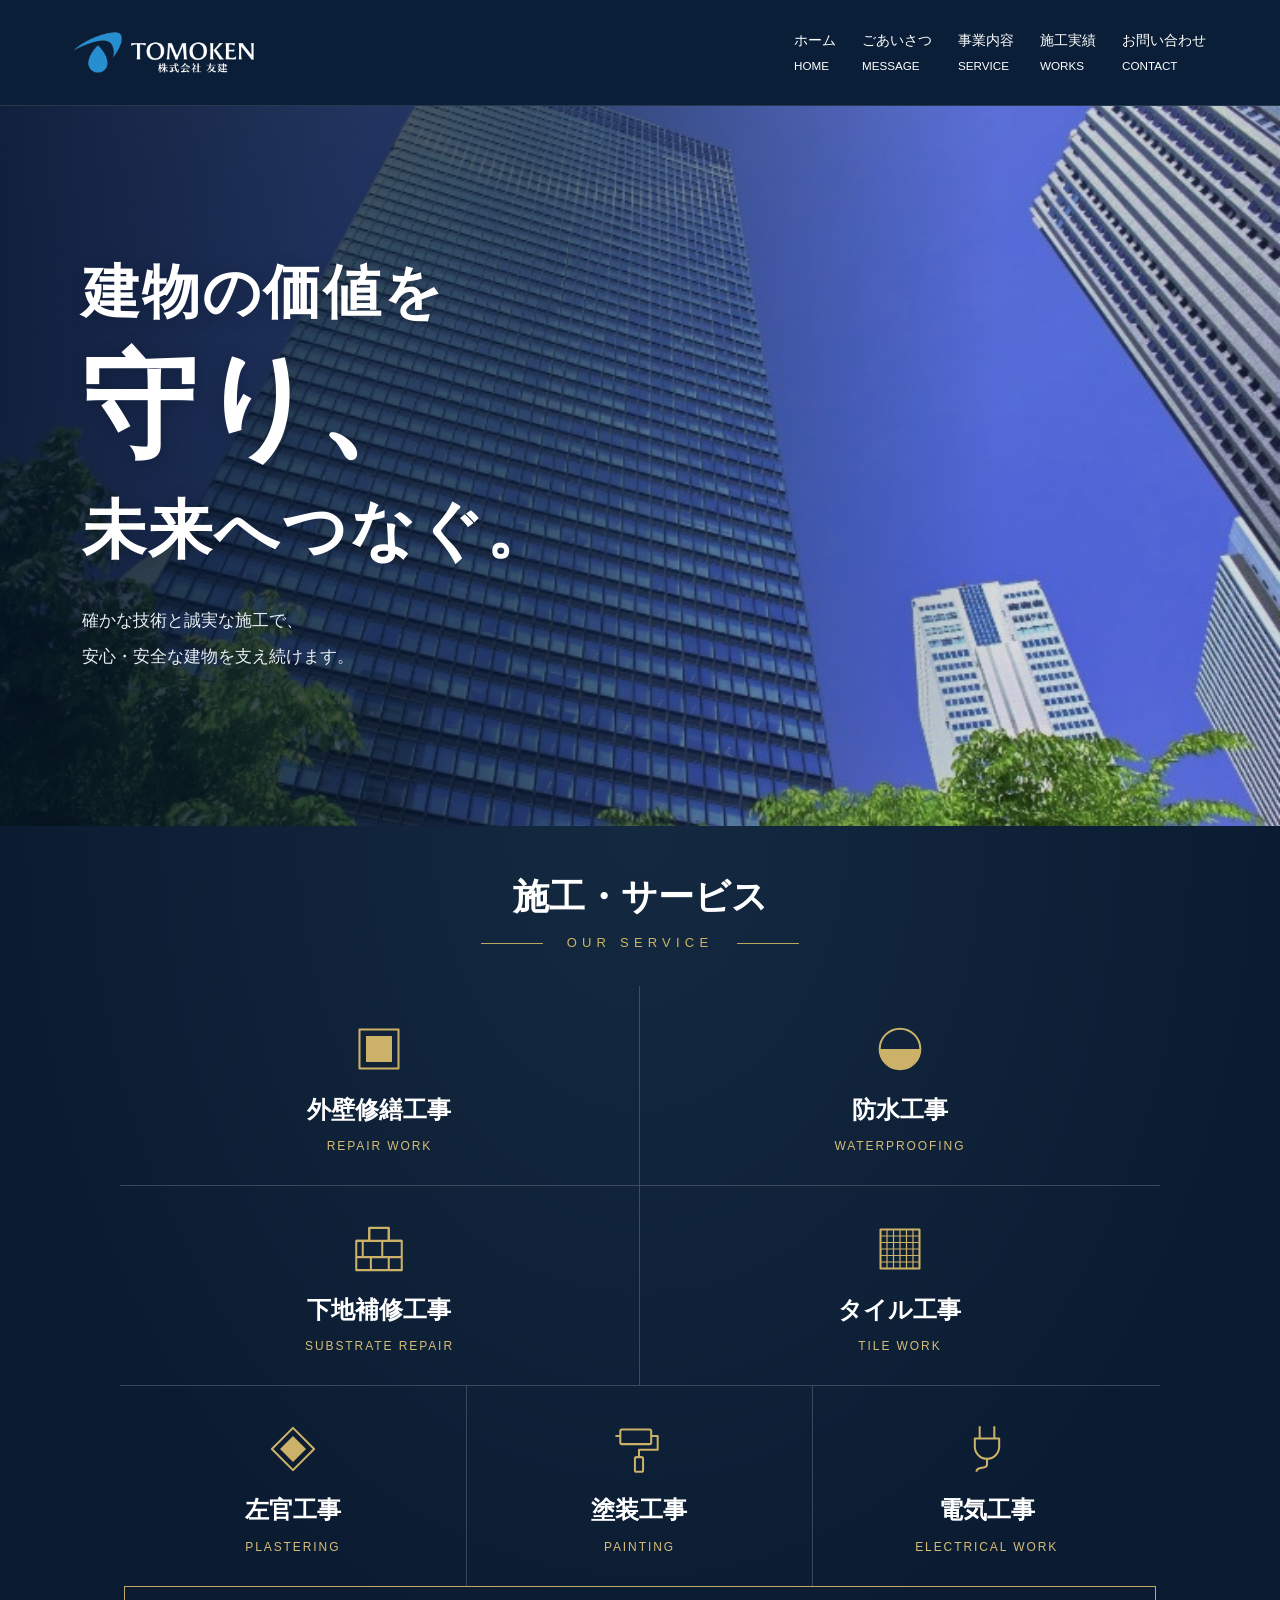
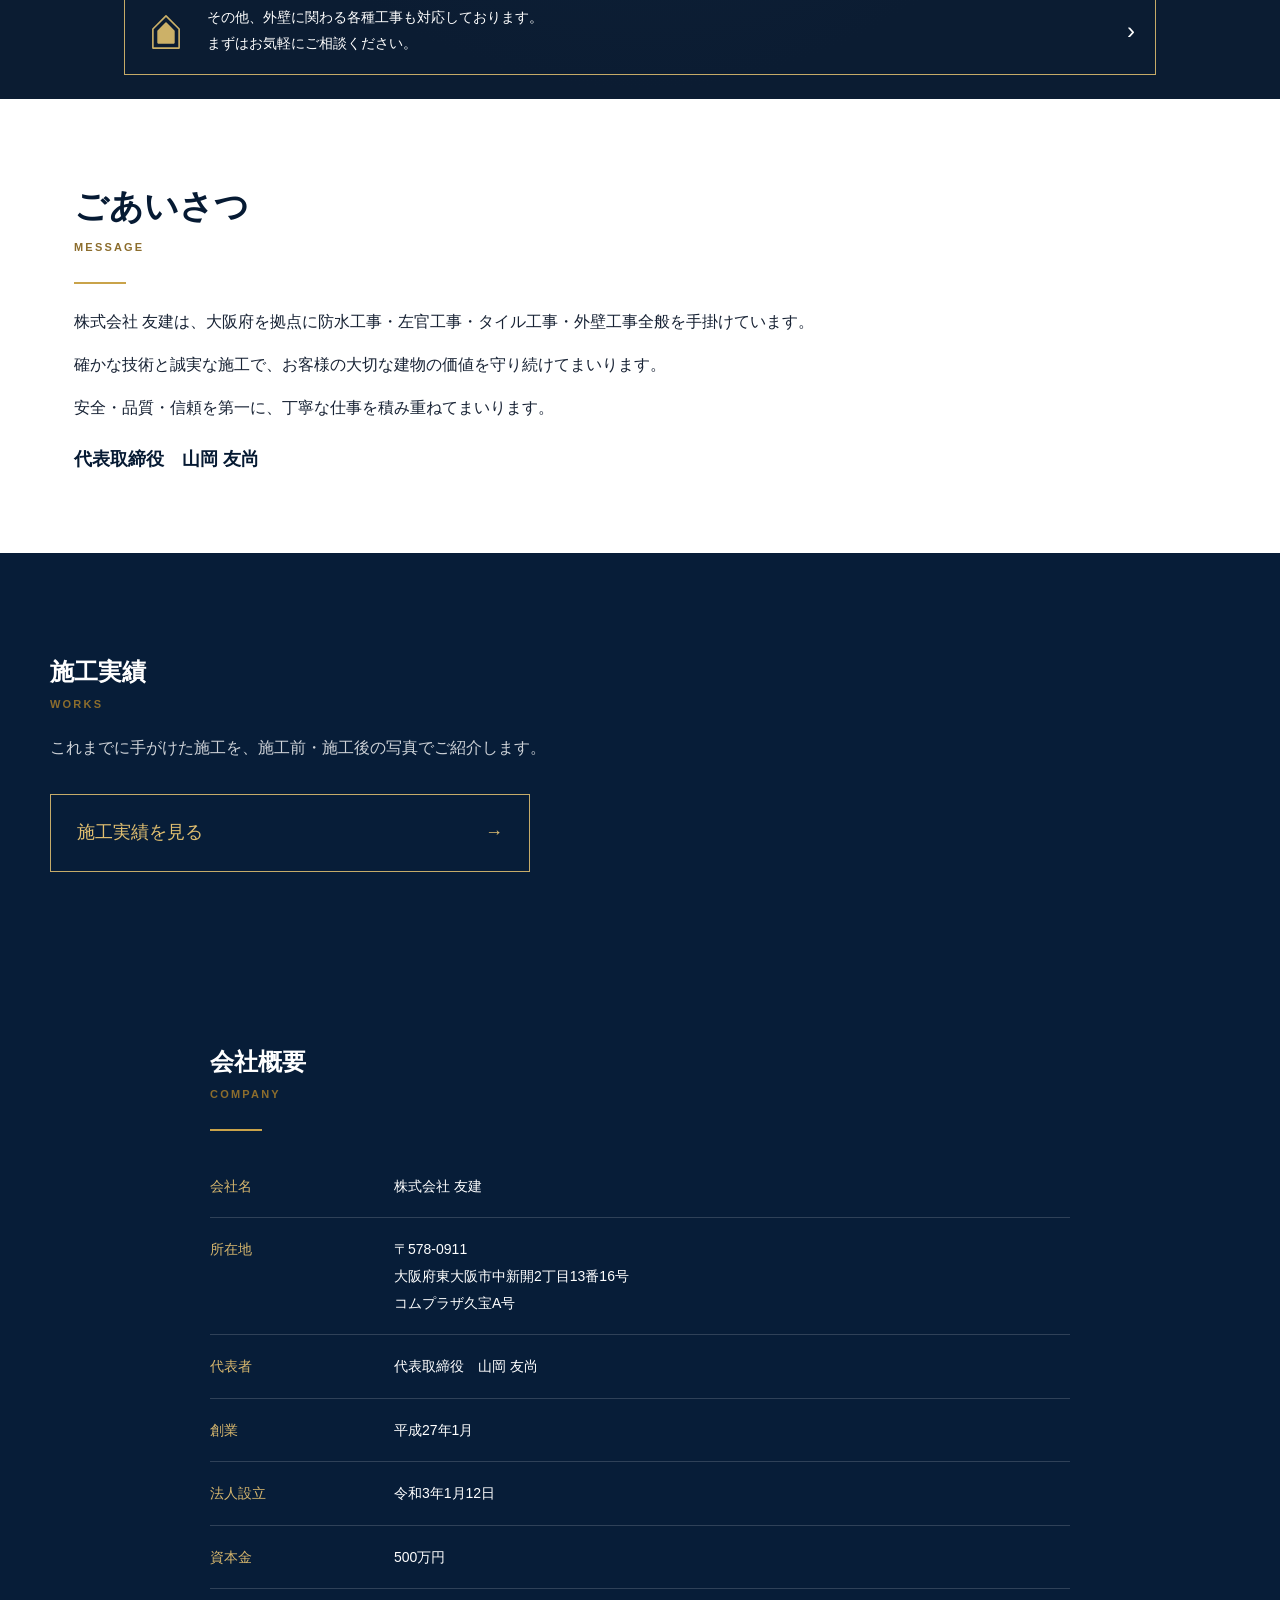
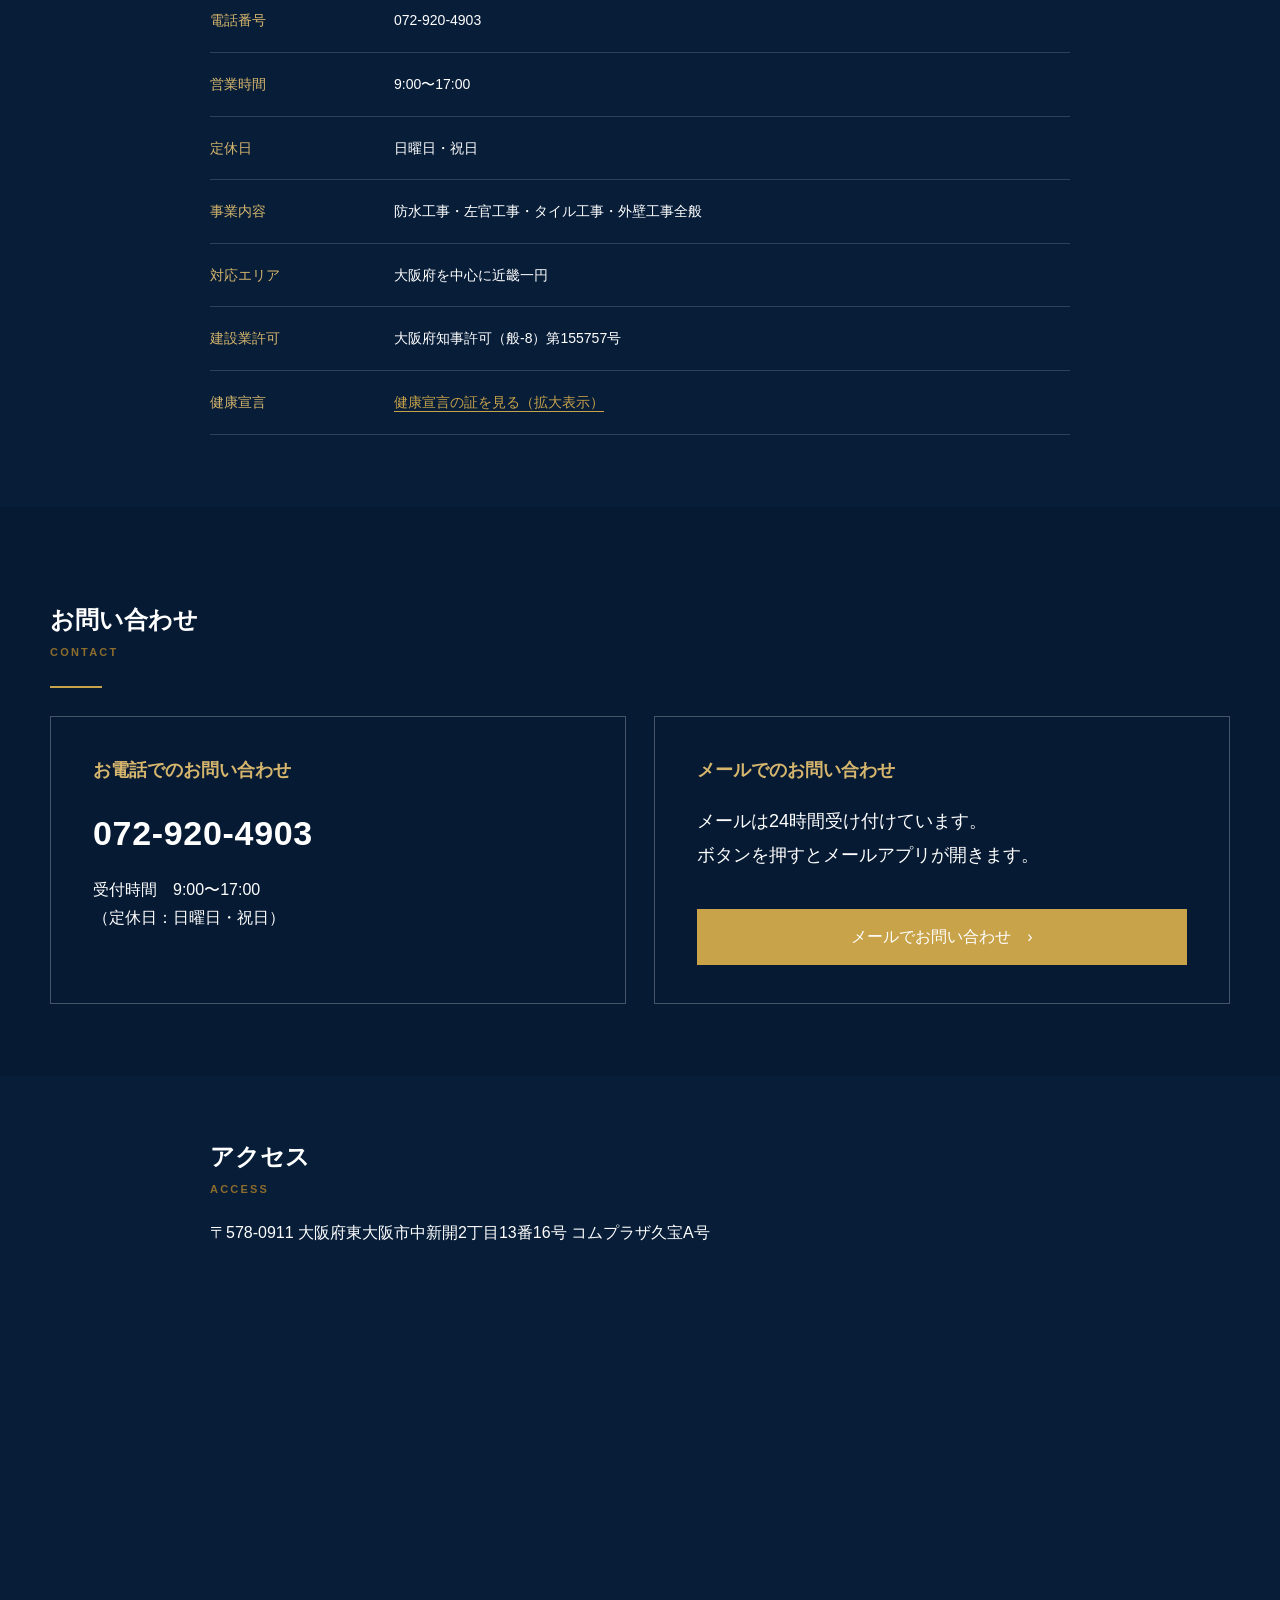
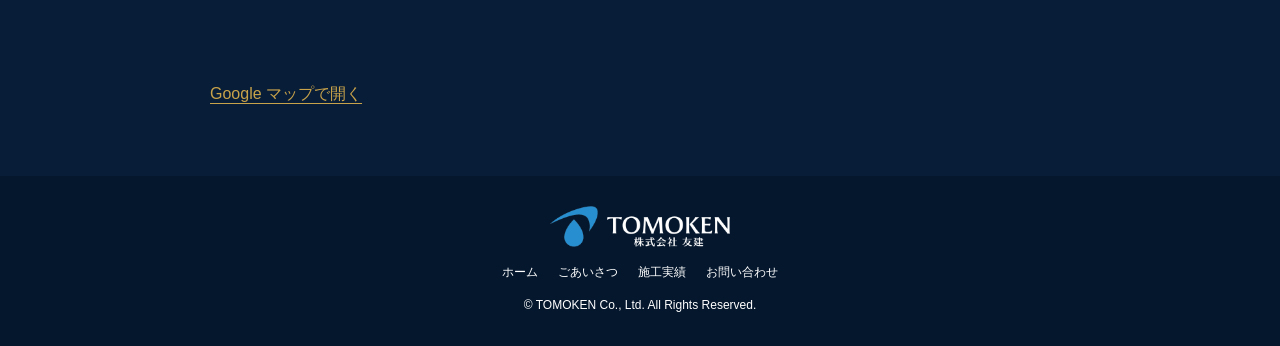
==== commit b4b2e4ed: "Apply client photo and service navigation revisions" ====
--- a/preview/index.html
+++ b/preview/index.html
@@ -1,8 +1,8 @@
-<!doctype html><html lang="ja"><head><meta charset="utf-8"><meta name="viewport" content="width=device-width,initial-scale=1"><meta name="robots" content="noindex,nofollow"><title>株式会社 友建｜TOMOKEN</title><meta name="description" content="株式会社友建｜外壁修繕工事・防水工事・左官工事・タイル工事・外壁工事全般"><link rel="stylesheet" href="style.css?v=final1"><link rel="stylesheet" href="gallery.css?v=compare1"></head><body class="original-variant">
+<!doctype html><html lang="ja"><head><meta charset="utf-8"><meta name="viewport" content="width=device-width,initial-scale=1"><meta name="robots" content="noindex,nofollow"><title>株式会社 友建｜TOMOKEN</title><meta name="description" content="株式会社友建｜外壁修繕工事・防水工事・左官工事・タイル工事・外壁工事全般"><link rel="stylesheet" href="style.css?v=client-revision2"><link rel="stylesheet" href="gallery.css?v=compare1"></head><body class="original-variant">
 <header class="header"><nav class="nav"><a href="#home"><img class="logo" src="assets/logo_white.png" alt="株式会社 友建 TOMOKEN"></a><button class="menu" type="button" aria-label="メニュー" aria-expanded="false" aria-controls="site-navigation">☰</button><div class="navlinks" id="site-navigation"><a href="#home">ホーム<br><small>HOME</small></a><a href="#greeting">ごあいさつ<br><small>MESSAGE</small></a><a href="#services">事業内容<br><small>SERVICE</small></a><a href="works.html?v=service-match1">施工実績<br><small>WORKS</small></a><a href="#contact">お問い合わせ<br><small>CONTACT</small></a></div></nav></header>
 <main id="home">
 <section class="hero"><div class="hero-visual"><img src="assets/hero-client.jpeg" alt="青空と緑に囲まれた高層ビル" fetchpriority="high"></div><div class="hero-inner"><h1 class="original-hero-title"><span class="hero-opening">建物の価値を</span><span class="hero-emphasis">守り、</span><span class="hero-future">未来へつなぐ。</span></h1><p>確かな技術と誠実な施工で、<br>安心・安全な建物を支え続けます。</p></div></section>
-<section id="services" class="services services-redesign"><div class="services-inner"><h2>施工・サービス<span>OUR SERVICE</span></h2><div class="service-grid"><a class="service service-0" href="works.html?v=service-match1#work-exterior"><svg viewBox="0 0 64 64" aria-hidden="true" fill="none" stroke="currentColor" stroke-width="2.5" stroke-linejoin="round"><rect x="8" y="8" width="48" height="48"/><rect x="16" y="16" width="32" height="32" fill="currentColor" stroke="none"/></svg><h3>外壁修繕工事</h3><span>REPAIR WORK</span><b class="service-arrow" aria-hidden="true">›</b></a><a class="service service-1" href="works.html?v=service-match1#work-waterproof"><svg viewBox="0 0 64 64" aria-hidden="true" fill="none" stroke="currentColor" stroke-width="2.5" stroke-linejoin="round"><circle cx="32" cy="32" r="25"/><path d="M7 32h50a25 25 0 0 1-50 0" fill="currentColor" stroke="none"/></svg><h3>防水工事</h3><span>WATERPROOFING</span><b class="service-arrow" aria-hidden="true">›</b></a><a class="service service-2" href="works.html?v=service-match1#work-substrate"><svg viewBox="0 0 64 64" aria-hidden="true" fill="none" stroke="currentColor" stroke-width="2.5" stroke-linejoin="round"><path d="M4 22h56M4 42h56M20 6v16m24-16v16M12 22v20m24-20v20M22 42v16M44 42v16"/><path d="M20 6h24v16h16v36H4V22h16z"/></svg><h3>下地補修工事</h3><span>SUBSTRATE REPAIR</span><b class="service-arrow" aria-hidden="true">›</b></a><a class="service service-3" href="works.html?v=service-match1#work-tile"><svg viewBox="0 0 64 64" aria-hidden="true" fill="none" stroke="currentColor" stroke-width="2.5" stroke-linejoin="round"><rect x="8" y="8" width="48" height="48"/><path d="M16 8v48m8-48v48m8-48v48m8-48v48m8-48v48M8 16h48M8 24h48M8 32h48M8 40h48M8 48h48" stroke-width="1.5"/></svg><h3>タイル工事</h3><span>TILE WORK</span><b class="service-arrow" aria-hidden="true">›</b></a><a class="service service-4" href="works.html?v=service-match1#work-plaster"><svg viewBox="0 0 64 64" aria-hidden="true" fill="none" stroke="currentColor" stroke-width="2.5" stroke-linejoin="round"><path d="m32 6 26 26-26 26L6 32z"/><path d="m32 16 16 16-16 16-16-16z" fill="currentColor" stroke="none"/></svg><h3>左官工事</h3><span>PLASTERING</span><b class="service-arrow" aria-hidden="true">›</b></a><a class="service service-5" href="works.html?v=service-match1#work-painting"><svg viewBox="0 0 64 64" aria-hidden="true" fill="none" stroke="currentColor" stroke-width="2.5" stroke-linejoin="round"><rect x="9" y="8" width="38" height="18" rx="2"/><path d="M47 16h8v17H32v9M3 16h6"/><rect x="27" y="42" width="10" height="18" rx="2"/></svg><h3>塗装工事</h3><span>PAINTING</span><b class="service-arrow" aria-hidden="true">›</b></a><a class="service service-6" href="works.html?v=service-match1#work-electrical"><svg viewBox="0 0 64 64" aria-hidden="true" fill="none" stroke="currentColor" stroke-width="2.5" stroke-linejoin="round"><path d="M23 4v15m18-15v15M17 19h30v10a15 15 0 0 1-30 0zM32 44v7c0 7-13 1-13 9"/></svg><h3>電気工事</h3><span>ELECTRICAL WORK</span><b class="service-arrow" aria-hidden="true">›</b></a></div><a class="service-other" href="#contact"><svg viewBox="0 0 64 64" aria-hidden="true" fill="none" stroke="currentColor" stroke-width="2.5" stroke-linejoin="round"><path d="M12 29 32 9l20 20v29H12z"/><path d="m20 32 12-12 12 12v18H20z" fill="currentColor"/></svg><span>その他、外壁に関わる各種工事も対応しております。<br>まずはお気軽にご相談ください。</span><b aria-hidden="true">›</b></a></div></section>
+<section id="services" class="services services-redesign"><div class="services-inner"><h2>施工・サービス<span>OUR SERVICE</span></h2><div class="service-grid"><div class="service service-0 service-static"><svg viewBox="0 0 64 64" aria-hidden="true" fill="none" stroke="currentColor" stroke-width="2.5" stroke-linejoin="round"><rect x="8" y="8" width="48" height="48"/><rect x="16" y="16" width="32" height="32" fill="currentColor" stroke="none"/></svg><h3>外壁修繕工事</h3><span>REPAIR WORK</span></div><div class="service service-1 service-static"><svg viewBox="0 0 64 64" aria-hidden="true" fill="none" stroke="currentColor" stroke-width="2.5" stroke-linejoin="round"><circle cx="32" cy="32" r="25"/><path d="M7 32h50a25 25 0 0 1-50 0" fill="currentColor" stroke="none"/></svg><h3>防水工事</h3><span>WATERPROOFING</span></div><div class="service service-2 service-static"><svg viewBox="0 0 64 64" aria-hidden="true" fill="none" stroke="currentColor" stroke-width="2.5" stroke-linejoin="round"><path d="M4 22h56M4 42h56M20 6v16m24-16v16M12 22v20m24-20v20M22 42v16M44 42v16"/><path d="M20 6h24v16h16v36H4V22h16z"/></svg><h3>下地補修工事</h3><span>SUBSTRATE REPAIR</span></div><div class="service service-3 service-static"><svg viewBox="0 0 64 64" aria-hidden="true" fill="none" stroke="currentColor" stroke-width="2.5" stroke-linejoin="round"><rect x="8" y="8" width="48" height="48"/><path d="M16 8v48m8-48v48m8-48v48m8-48v48m8-48v48M8 16h48M8 24h48M8 32h48M8 40h48M8 48h48" stroke-width="1.5"/></svg><h3>タイル工事</h3><span>TILE WORK</span></div><div class="service service-4 service-static"><svg viewBox="0 0 64 64" aria-hidden="true" fill="none" stroke="currentColor" stroke-width="2.5" stroke-linejoin="round"><path d="m32 6 26 26-26 26L6 32z"/><path d="m32 16 16 16-16 16-16-16z" fill="currentColor" stroke="none"/></svg><h3>左官工事</h3><span>PLASTERING</span></div><div class="service service-5 service-static"><svg viewBox="0 0 64 64" aria-hidden="true" fill="none" stroke="currentColor" stroke-width="2.5" stroke-linejoin="round"><rect x="9" y="8" width="38" height="18" rx="2"/><path d="M47 16h8v17H32v9M3 16h6"/><rect x="27" y="42" width="10" height="18" rx="2"/></svg><h3>塗装工事</h3><span>PAINTING</span></div><div class="service service-6 service-static"><svg viewBox="0 0 64 64" aria-hidden="true" fill="none" stroke="currentColor" stroke-width="2.5" stroke-linejoin="round"><path d="M23 4v15m18-15v15M17 19h30v10a15 15 0 0 1-30 0zM32 44v7c0 7-13 1-13 9"/></svg><h3>電気工事</h3><span>ELECTRICAL WORK</span></div></div><a class="service-other" href="#contact"><svg viewBox="0 0 64 64" aria-hidden="true" fill="none" stroke="currentColor" stroke-width="2.5" stroke-linejoin="round"><path d="M12 29 32 9l20 20v29H12z"/><path d="m20 32 12-12 12 12v18H20z" fill="currentColor"/></svg><span>その他、外壁に関わる各種工事も対応しております。<br>まずはお気軽にご相談ください。</span><b aria-hidden="true">›</b></a></div></section>
 <section id="greeting" class="section"><div class="greeting"><div><h2>ごあいさつ<span class="en">MESSAGE</span></h2><div class="goldline"></div><p>株式会社 友建は、大阪府を拠点に防水工事・左官工事・タイル工事・外壁工事全般を手掛けています。</p><p>確かな技術と誠実な施工で、お客様の大切な建物の価値を守り続けてまいります。</p><p>安全・品質・信頼を第一に、丁寧な仕事を積み重ねてまいります。</p><div class="name">代表取締役　山岡 友尚</div></div></div></section>
 <section id="works" class="works"><div class="works-inner"><h2>施工実績<span class="en">WORKS</span></h2><p class="works-sub">これまでに手がけた施工を、施工前・施工後の写真でご紹介します。</p><a class="works-page-link" href="works.html?v=service-match1">施工実績を見る <span aria-hidden="true">→</span></a></div></section>
 <section id="company" class="company"><div class="company-inner"><h2>会社概要<span class="en">COMPANY</span></h2><div class="goldline"></div><dl class="company-facts"><div class="company-fact"><dt>会社名</dt><dd>株式会社 友建</dd></div><div class="company-fact"><dt>所在地</dt><dd>〒578-0911<br>大阪府東大阪市中新開2丁目13番16号<br>コムプラザ久宝A号</dd></div><div class="company-fact"><dt>代表者</dt><dd>代表取締役　山岡 友尚</dd></div><div class="company-fact"><dt>創業</dt><dd>平成27年1月</dd></div><div class="company-fact"><dt>法人設立</dt><dd>令和3年1月12日</dd></div><div class="company-fact"><dt>資本金</dt><dd>500万円</dd></div><div class="company-fact"><dt>電話番号</dt><dd>072-920-4903</dd></div><div class="company-fact"><dt>営業時間</dt><dd>9:00〜17:00</dd></div><div class="company-fact"><dt>定休日</dt><dd>日曜日・祝日</dd></div><div class="company-fact"><dt>事業内容</dt><dd>防水工事・左官工事・タイル工事・外壁工事全般</dd></div><div class="company-fact"><dt>対応エリア</dt><dd>大阪府を中心に近畿一円</dd></div><div class="company-fact"><dt>建設業許可</dt><dd>大阪府知事許可（般-8）第155757号</dd></div><div class="company-fact"><dt>健康宣言</dt><dd><a class="certificate-link" href="assets/health-declaration.jpeg" data-lightbox>健康宣言の証を見る（拡大表示）</a></dd></div></dl></div></section>
--- a/preview/style.css
+++ b/preview/style.css
@@ -50,3 +50,5 @@
 .service-placeholder{margin:0}.service-placeholder img{display:block;width:100%;max-height:480px;object-fit:contain}.service-placeholder figcaption{padding:12px;background:#102e48;color:#ead39d;font-size:13px;line-height:1.8}
 
 .phone-link{display:inline-block;color:inherit;text-decoration:none}.phone-link:hover{text-decoration:underline}.email-note{line-height:1.9}.navlinks a:focus-visible,.menu:focus-visible,.btn:focus-visible,.phone-link:focus-visible{outline:2px solid #e1bf70;outline-offset:4px}
+
+.service-static{cursor:default}.service-static:hover{background:transparent}
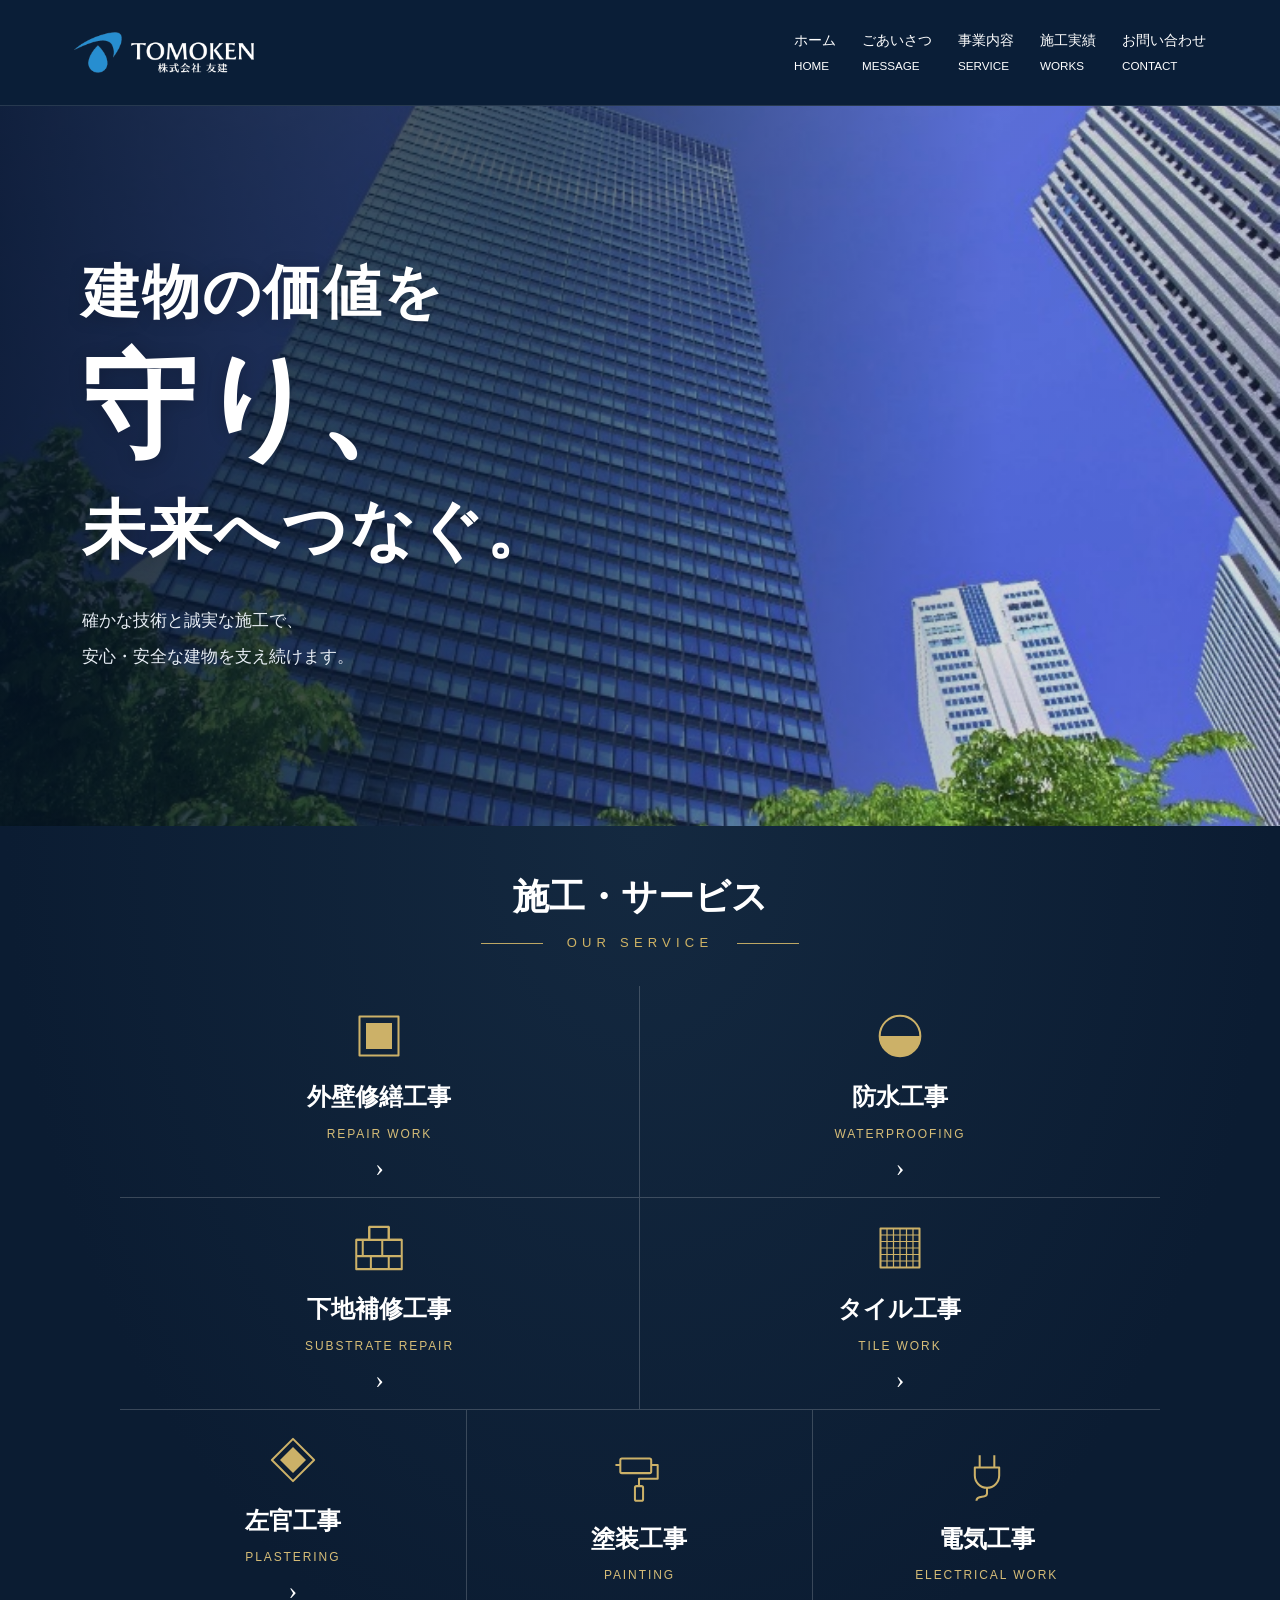
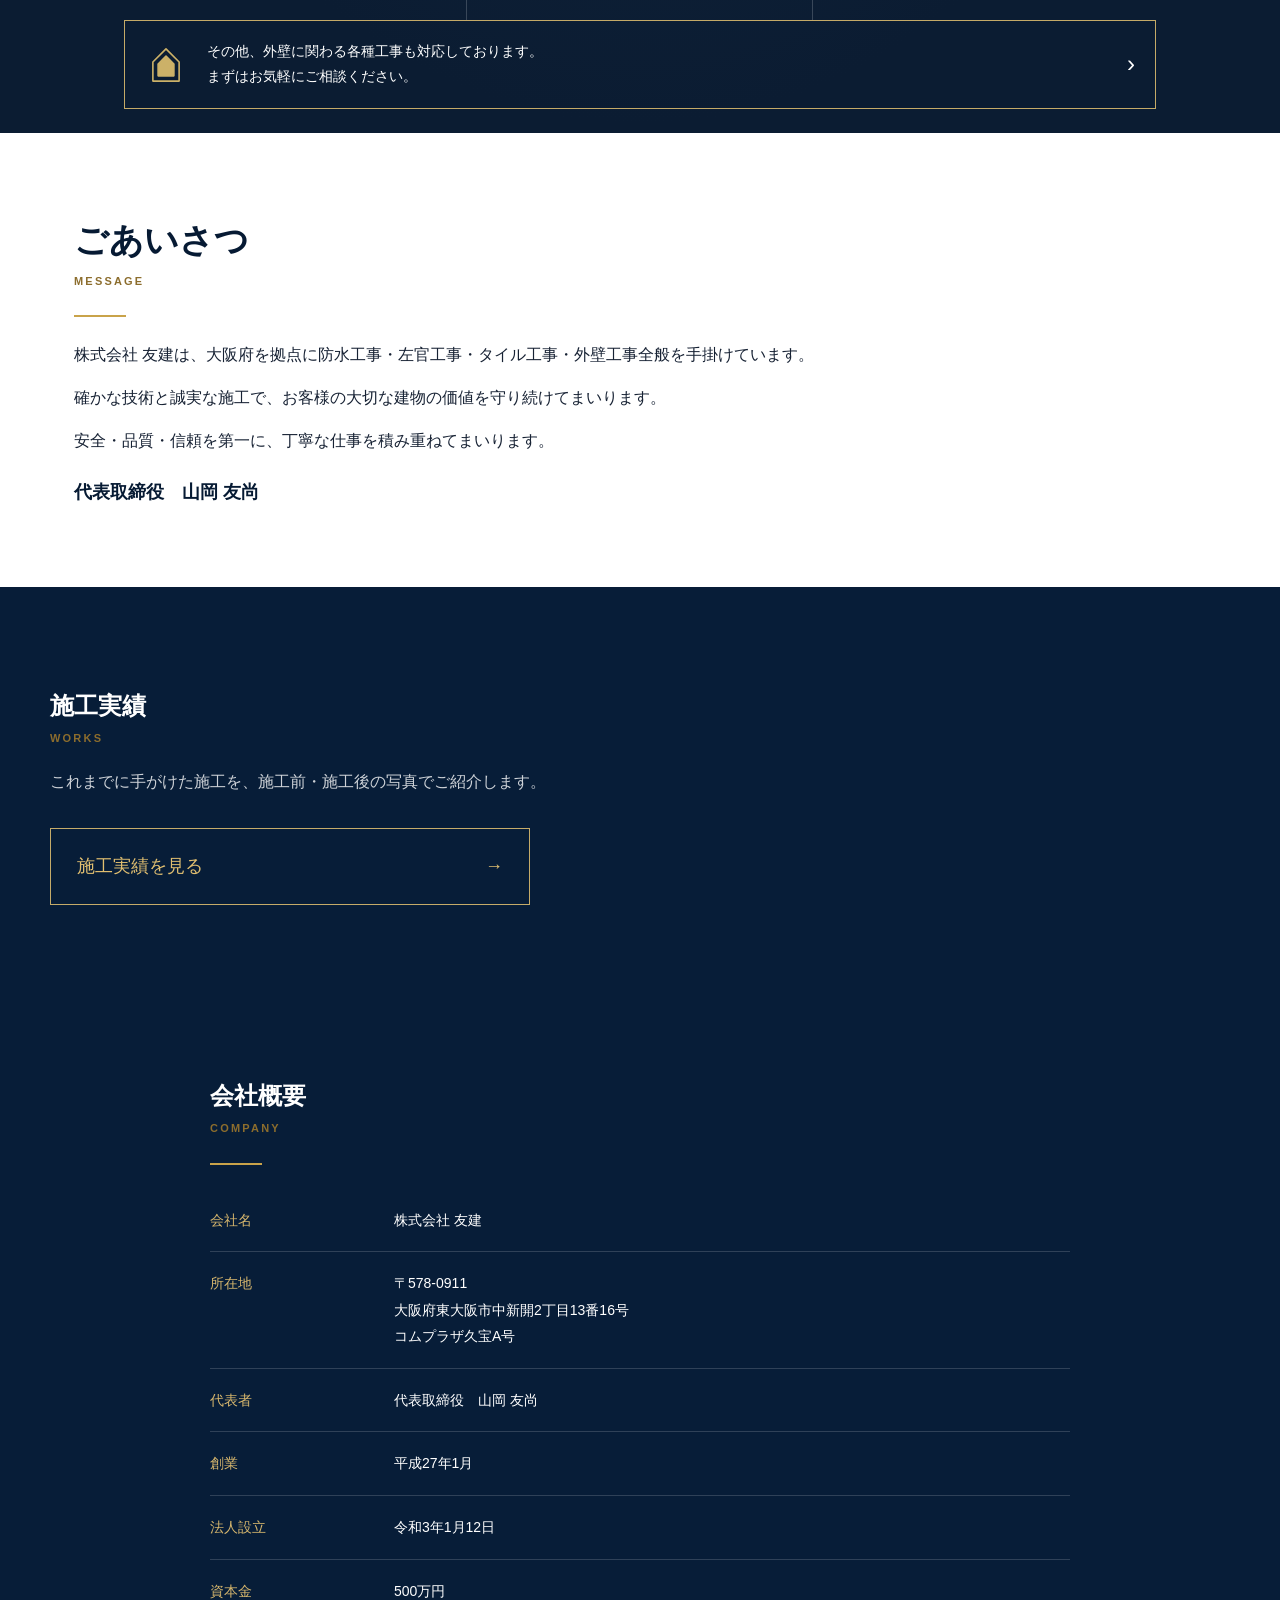
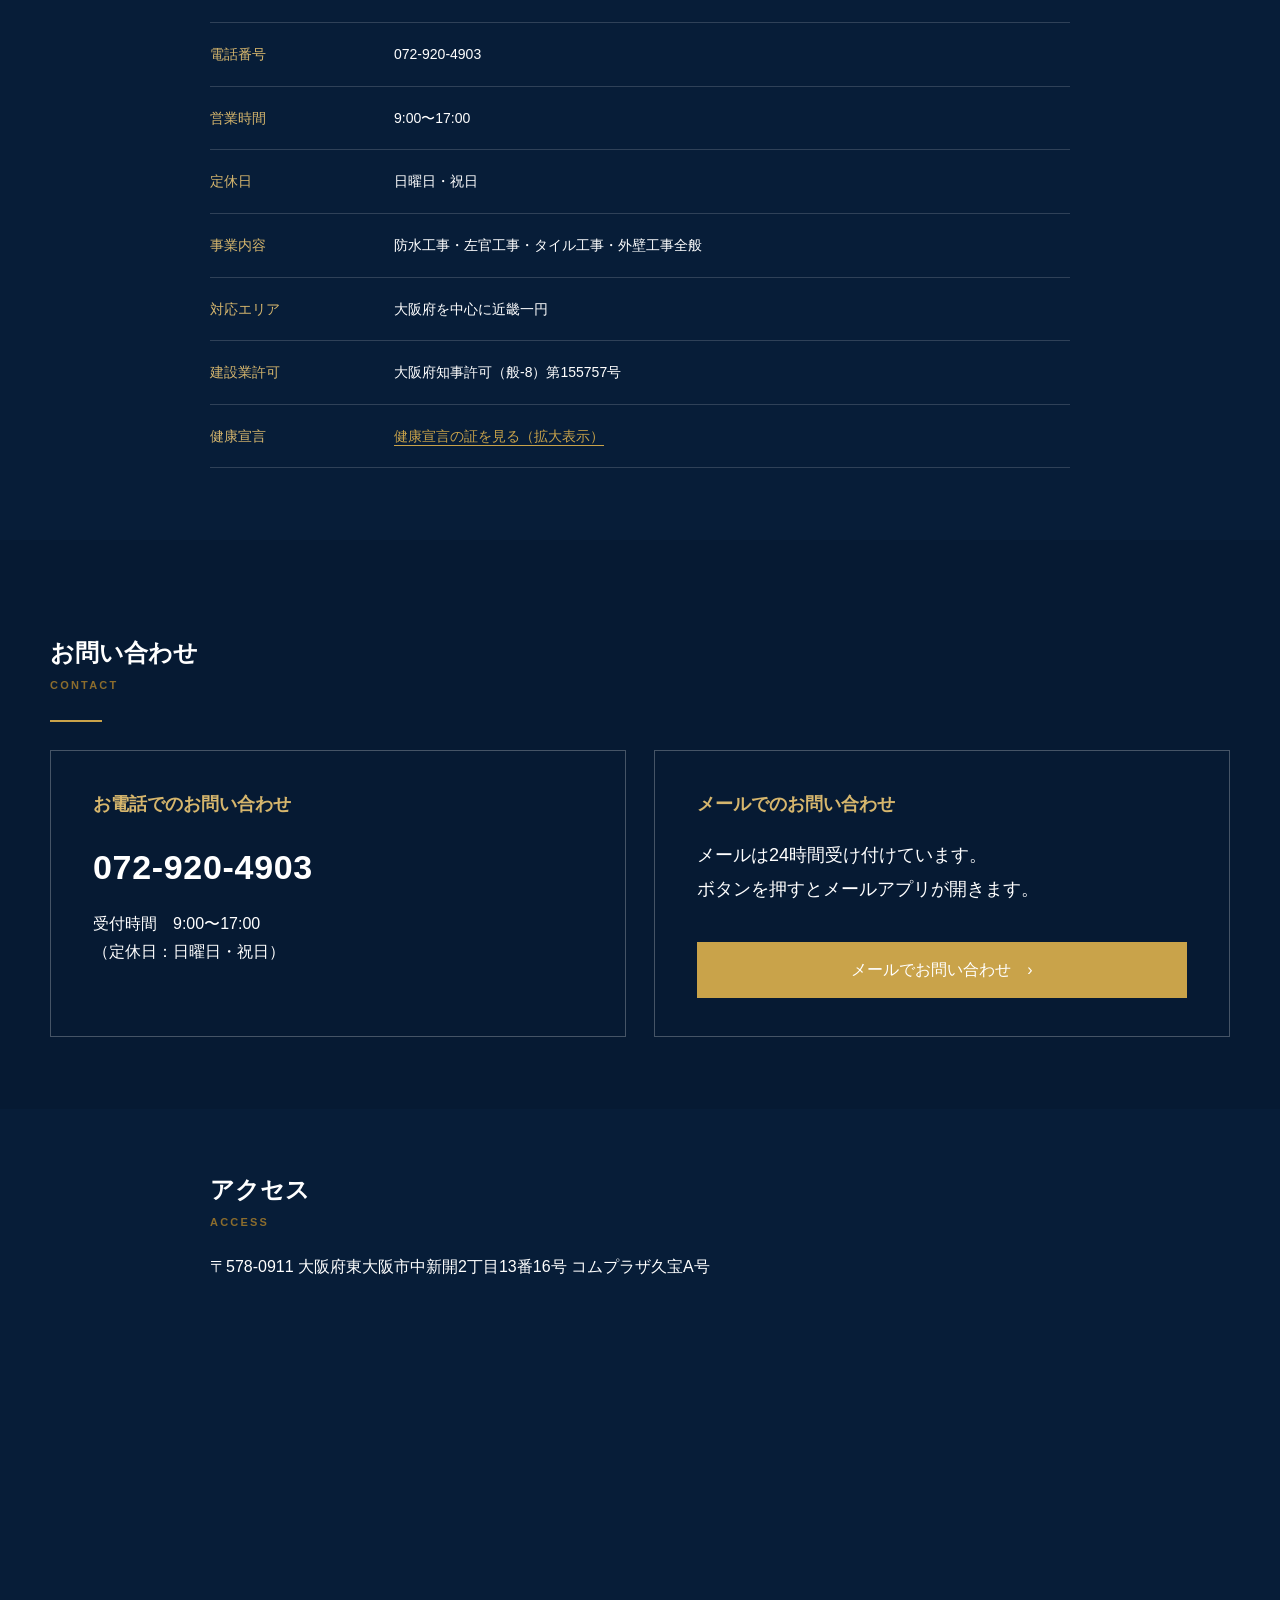
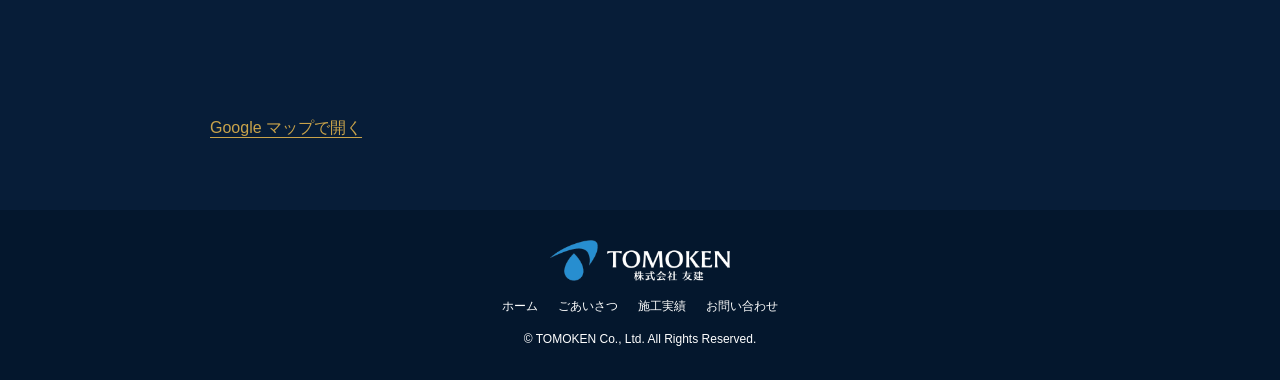
==== commit 2b486498: "Restore five service photo links" ====
--- a/preview/index.html
+++ b/preview/index.html
@@ -2,7 +2,7 @@
 <header class="header"><nav class="nav"><a href="#home"><img class="logo" src="assets/logo_white.png" alt="株式会社 友建 TOMOKEN"></a><button class="menu" type="button" aria-label="メニュー" aria-expanded="false" aria-controls="site-navigation">☰</button><div class="navlinks" id="site-navigation"><a href="#home">ホーム<br><small>HOME</small></a><a href="#greeting">ごあいさつ<br><small>MESSAGE</small></a><a href="#services">事業内容<br><small>SERVICE</small></a><a href="works.html?v=service-match1">施工実績<br><small>WORKS</small></a><a href="#contact">お問い合わせ<br><small>CONTACT</small></a></div></nav></header>
 <main id="home">
 <section class="hero"><div class="hero-visual"><img src="assets/hero-client.jpeg" alt="青空と緑に囲まれた高層ビル" fetchpriority="high"></div><div class="hero-inner"><h1 class="original-hero-title"><span class="hero-opening">建物の価値を</span><span class="hero-emphasis">守り、</span><span class="hero-future">未来へつなぐ。</span></h1><p>確かな技術と誠実な施工で、<br>安心・安全な建物を支え続けます。</p></div></section>
-<section id="services" class="services services-redesign"><div class="services-inner"><h2>施工・サービス<span>OUR SERVICE</span></h2><div class="service-grid"><div class="service service-0 service-static"><svg viewBox="0 0 64 64" aria-hidden="true" fill="none" stroke="currentColor" stroke-width="2.5" stroke-linejoin="round"><rect x="8" y="8" width="48" height="48"/><rect x="16" y="16" width="32" height="32" fill="currentColor" stroke="none"/></svg><h3>外壁修繕工事</h3><span>REPAIR WORK</span></div><div class="service service-1 service-static"><svg viewBox="0 0 64 64" aria-hidden="true" fill="none" stroke="currentColor" stroke-width="2.5" stroke-linejoin="round"><circle cx="32" cy="32" r="25"/><path d="M7 32h50a25 25 0 0 1-50 0" fill="currentColor" stroke="none"/></svg><h3>防水工事</h3><span>WATERPROOFING</span></div><div class="service service-2 service-static"><svg viewBox="0 0 64 64" aria-hidden="true" fill="none" stroke="currentColor" stroke-width="2.5" stroke-linejoin="round"><path d="M4 22h56M4 42h56M20 6v16m24-16v16M12 22v20m24-20v20M22 42v16M44 42v16"/><path d="M20 6h24v16h16v36H4V22h16z"/></svg><h3>下地補修工事</h3><span>SUBSTRATE REPAIR</span></div><div class="service service-3 service-static"><svg viewBox="0 0 64 64" aria-hidden="true" fill="none" stroke="currentColor" stroke-width="2.5" stroke-linejoin="round"><rect x="8" y="8" width="48" height="48"/><path d="M16 8v48m8-48v48m8-48v48m8-48v48m8-48v48M8 16h48M8 24h48M8 32h48M8 40h48M8 48h48" stroke-width="1.5"/></svg><h3>タイル工事</h3><span>TILE WORK</span></div><div class="service service-4 service-static"><svg viewBox="0 0 64 64" aria-hidden="true" fill="none" stroke="currentColor" stroke-width="2.5" stroke-linejoin="round"><path d="m32 6 26 26-26 26L6 32z"/><path d="m32 16 16 16-16 16-16-16z" fill="currentColor" stroke="none"/></svg><h3>左官工事</h3><span>PLASTERING</span></div><div class="service service-5 service-static"><svg viewBox="0 0 64 64" aria-hidden="true" fill="none" stroke="currentColor" stroke-width="2.5" stroke-linejoin="round"><rect x="9" y="8" width="38" height="18" rx="2"/><path d="M47 16h8v17H32v9M3 16h6"/><rect x="27" y="42" width="10" height="18" rx="2"/></svg><h3>塗装工事</h3><span>PAINTING</span></div><div class="service service-6 service-static"><svg viewBox="0 0 64 64" aria-hidden="true" fill="none" stroke="currentColor" stroke-width="2.5" stroke-linejoin="round"><path d="M23 4v15m18-15v15M17 19h30v10a15 15 0 0 1-30 0zM32 44v7c0 7-13 1-13 9"/></svg><h3>電気工事</h3><span>ELECTRICAL WORK</span></div></div><a class="service-other" href="#contact"><svg viewBox="0 0 64 64" aria-hidden="true" fill="none" stroke="currentColor" stroke-width="2.5" stroke-linejoin="round"><path d="M12 29 32 9l20 20v29H12z"/><path d="m20 32 12-12 12 12v18H20z" fill="currentColor"/></svg><span>その他、外壁に関わる各種工事も対応しております。<br>まずはお気軽にご相談ください。</span><b aria-hidden="true">›</b></a></div></section>
+<section id="services" class="services services-redesign"><div class="services-inner"><h2>施工・サービス<span>OUR SERVICE</span></h2><div class="service-grid"><a class="service service-0" href="works.html?v=service-fix2#work-exterior"><svg viewBox="0 0 64 64" aria-hidden="true" fill="none" stroke="currentColor" stroke-width="2.5" stroke-linejoin="round"><rect x="8" y="8" width="48" height="48"/><rect x="16" y="16" width="32" height="32" fill="currentColor" stroke="none"/></svg><h3>外壁修繕工事</h3><span>REPAIR WORK</span><b class="service-arrow" aria-hidden="true">›</b></a><a class="service service-1" href="works.html?v=service-fix2#work-waterproof"><svg viewBox="0 0 64 64" aria-hidden="true" fill="none" stroke="currentColor" stroke-width="2.5" stroke-linejoin="round"><circle cx="32" cy="32" r="25"/><path d="M7 32h50a25 25 0 0 1-50 0" fill="currentColor" stroke="none"/></svg><h3>防水工事</h3><span>WATERPROOFING</span><b class="service-arrow" aria-hidden="true">›</b></a><a class="service service-2" href="works.html?v=service-fix2#work-substrate"><svg viewBox="0 0 64 64" aria-hidden="true" fill="none" stroke="currentColor" stroke-width="2.5" stroke-linejoin="round"><path d="M4 22h56M4 42h56M20 6v16m24-16v16M12 22v20m24-20v20M22 42v16M44 42v16"/><path d="M20 6h24v16h16v36H4V22h16z"/></svg><h3>下地補修工事</h3><span>SUBSTRATE REPAIR</span><b class="service-arrow" aria-hidden="true">›</b></a><a class="service service-3" href="works.html?v=service-fix2#work-tile"><svg viewBox="0 0 64 64" aria-hidden="true" fill="none" stroke="currentColor" stroke-width="2.5" stroke-linejoin="round"><rect x="8" y="8" width="48" height="48"/><path d="M16 8v48m8-48v48m8-48v48m8-48v48m8-48v48M8 16h48M8 24h48M8 32h48M8 40h48M8 48h48" stroke-width="1.5"/></svg><h3>タイル工事</h3><span>TILE WORK</span><b class="service-arrow" aria-hidden="true">›</b></a><a class="service service-4" href="works.html?v=service-fix2#work-plaster"><svg viewBox="0 0 64 64" aria-hidden="true" fill="none" stroke="currentColor" stroke-width="2.5" stroke-linejoin="round"><path d="m32 6 26 26-26 26L6 32z"/><path d="m32 16 16 16-16 16-16-16z" fill="currentColor" stroke="none"/></svg><h3>左官工事</h3><span>PLASTERING</span><b class="service-arrow" aria-hidden="true">›</b></a><div class="service service-5 service-static"><svg viewBox="0 0 64 64" aria-hidden="true" fill="none" stroke="currentColor" stroke-width="2.5" stroke-linejoin="round"><rect x="9" y="8" width="38" height="18" rx="2"/><path d="M47 16h8v17H32v9M3 16h6"/><rect x="27" y="42" width="10" height="18" rx="2"/></svg><h3>塗装工事</h3><span>PAINTING</span></div><div class="service service-6 service-static"><svg viewBox="0 0 64 64" aria-hidden="true" fill="none" stroke="currentColor" stroke-width="2.5" stroke-linejoin="round"><path d="M23 4v15m18-15v15M17 19h30v10a15 15 0 0 1-30 0zM32 44v7c0 7-13 1-13 9"/></svg><h3>電気工事</h3><span>ELECTRICAL WORK</span></div></div><a class="service-other" href="#contact"><svg viewBox="0 0 64 64" aria-hidden="true" fill="none" stroke="currentColor" stroke-width="2.5" stroke-linejoin="round"><path d="M12 29 32 9l20 20v29H12z"/><path d="m20 32 12-12 12 12v18H20z" fill="currentColor"/></svg><span>その他、外壁に関わる各種工事も対応しております。<br>まずはお気軽にご相談ください。</span><b aria-hidden="true">›</b></a></div></section>
 <section id="greeting" class="section"><div class="greeting"><div><h2>ごあいさつ<span class="en">MESSAGE</span></h2><div class="goldline"></div><p>株式会社 友建は、大阪府を拠点に防水工事・左官工事・タイル工事・外壁工事全般を手掛けています。</p><p>確かな技術と誠実な施工で、お客様の大切な建物の価値を守り続けてまいります。</p><p>安全・品質・信頼を第一に、丁寧な仕事を積み重ねてまいります。</p><div class="name">代表取締役　山岡 友尚</div></div></div></section>
 <section id="works" class="works"><div class="works-inner"><h2>施工実績<span class="en">WORKS</span></h2><p class="works-sub">これまでに手がけた施工を、施工前・施工後の写真でご紹介します。</p><a class="works-page-link" href="works.html?v=service-match1">施工実績を見る <span aria-hidden="true">→</span></a></div></section>
 <section id="company" class="company"><div class="company-inner"><h2>会社概要<span class="en">COMPANY</span></h2><div class="goldline"></div><dl class="company-facts"><div class="company-fact"><dt>会社名</dt><dd>株式会社 友建</dd></div><div class="company-fact"><dt>所在地</dt><dd>〒578-0911<br>大阪府東大阪市中新開2丁目13番16号<br>コムプラザ久宝A号</dd></div><div class="company-fact"><dt>代表者</dt><dd>代表取締役　山岡 友尚</dd></div><div class="company-fact"><dt>創業</dt><dd>平成27年1月</dd></div><div class="company-fact"><dt>法人設立</dt><dd>令和3年1月12日</dd></div><div class="company-fact"><dt>資本金</dt><dd>500万円</dd></div><div class="company-fact"><dt>電話番号</dt><dd>072-920-4903</dd></div><div class="company-fact"><dt>営業時間</dt><dd>9:00〜17:00</dd></div><div class="company-fact"><dt>定休日</dt><dd>日曜日・祝日</dd></div><div class="company-fact"><dt>事業内容</dt><dd>防水工事・左官工事・タイル工事・外壁工事全般</dd></div><div class="company-fact"><dt>対応エリア</dt><dd>大阪府を中心に近畿一円</dd></div><div class="company-fact"><dt>建設業許可</dt><dd>大阪府知事許可（般-8）第155757号</dd></div><div class="company-fact"><dt>健康宣言</dt><dd><a class="certificate-link" href="assets/health-declaration.jpeg" data-lightbox>健康宣言の証を見る（拡大表示）</a></dd></div></dl></div></section>
